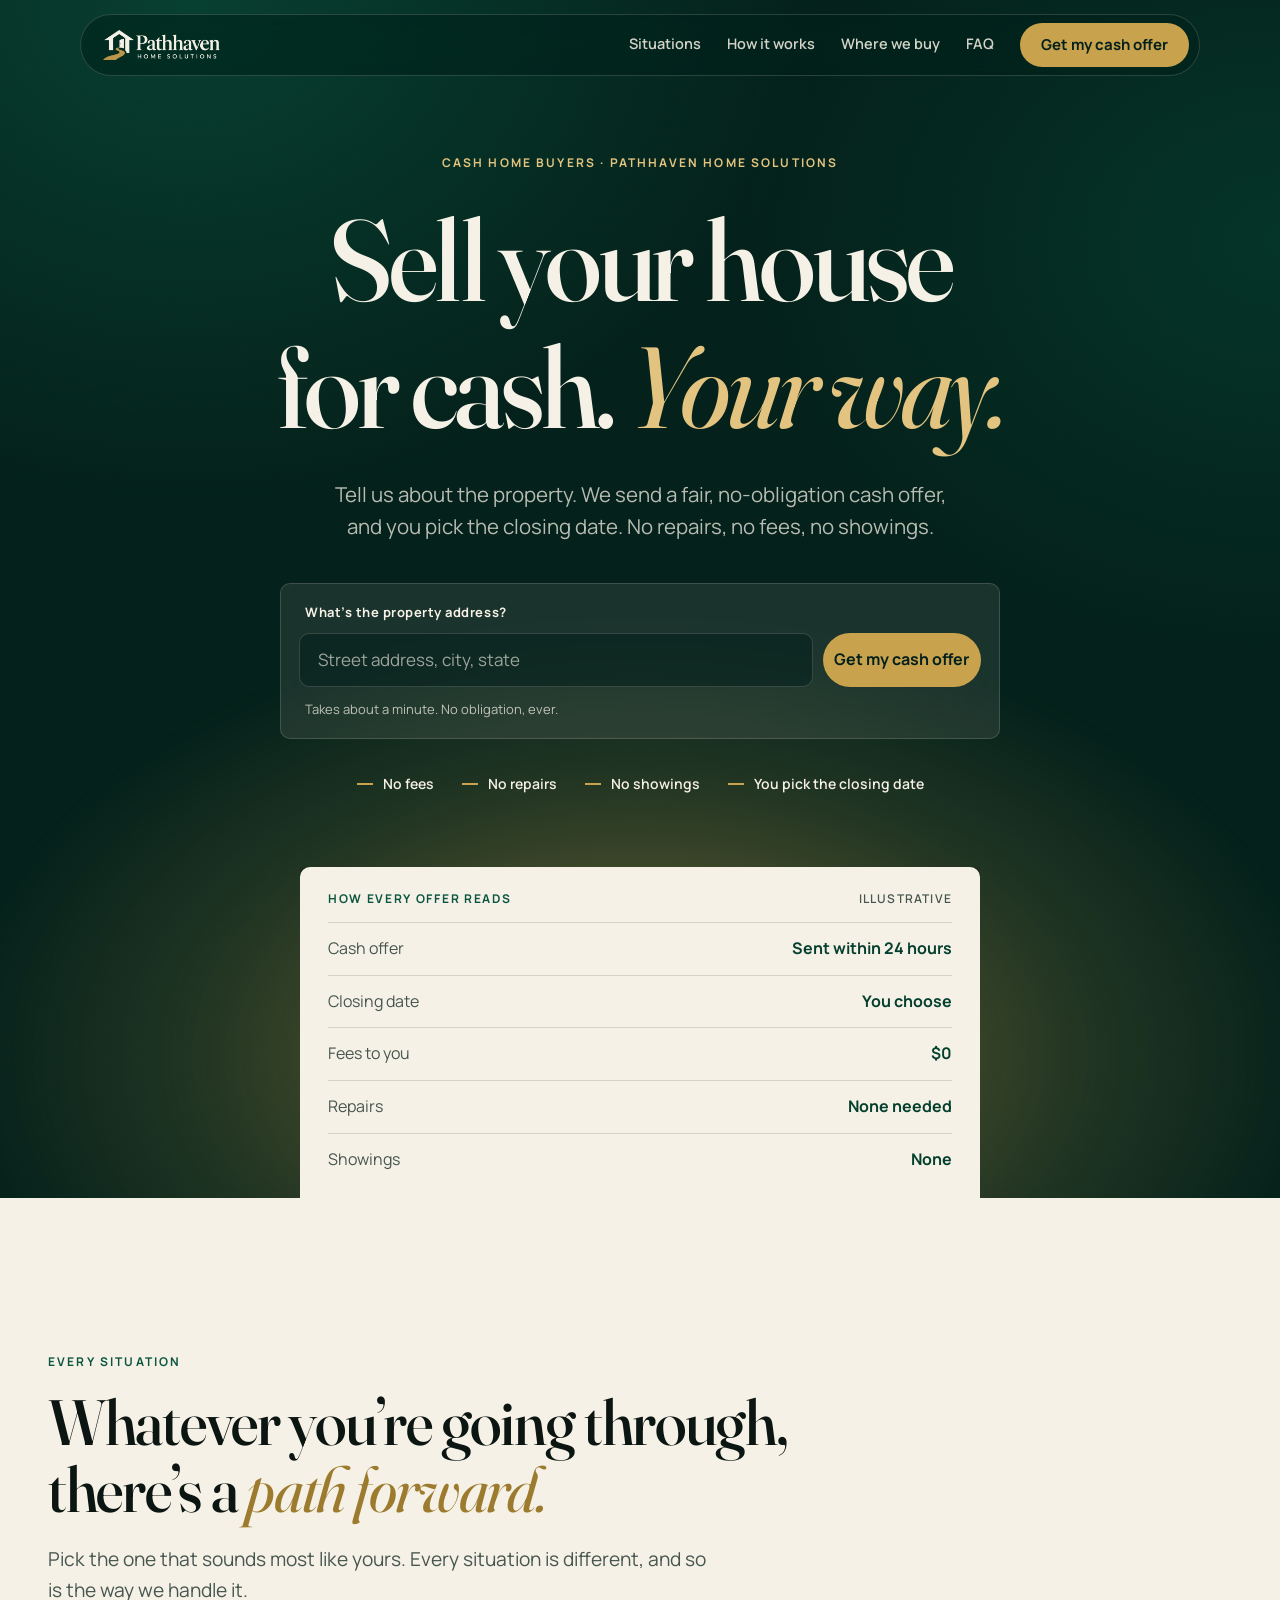
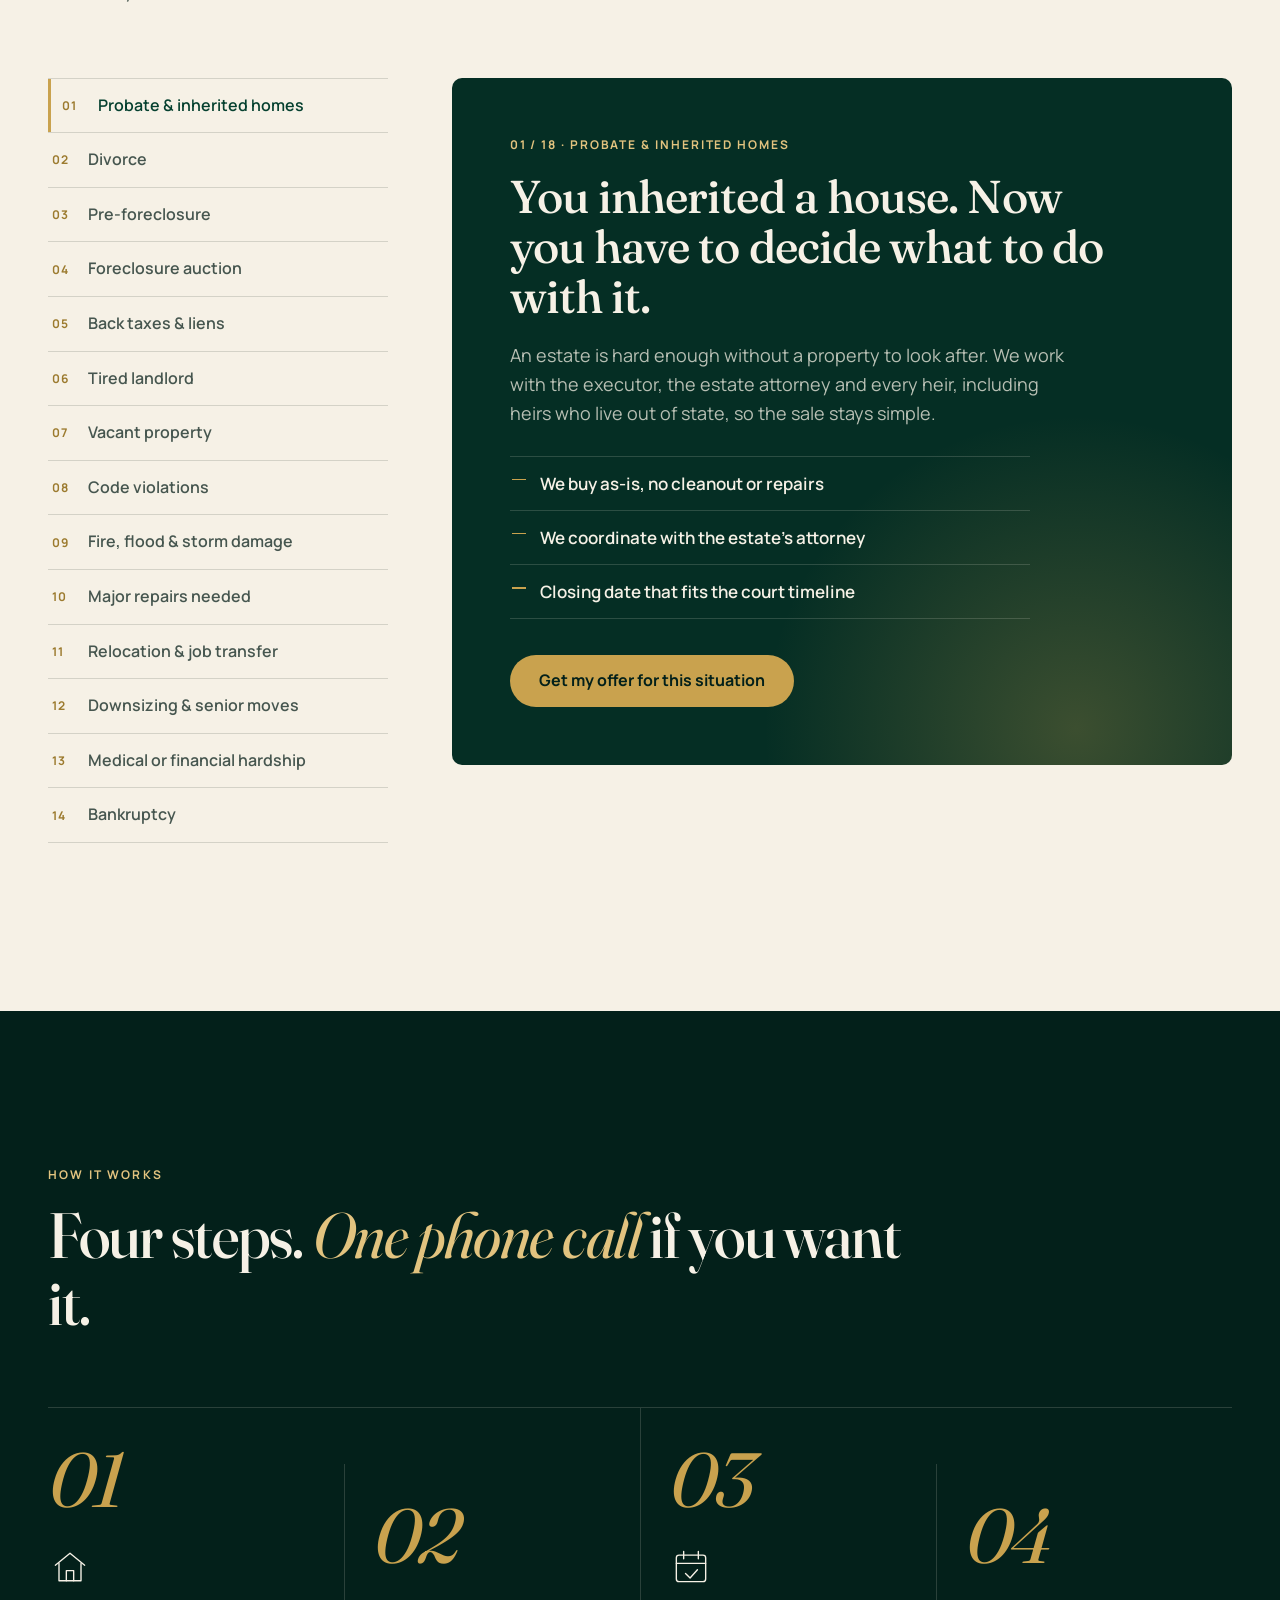
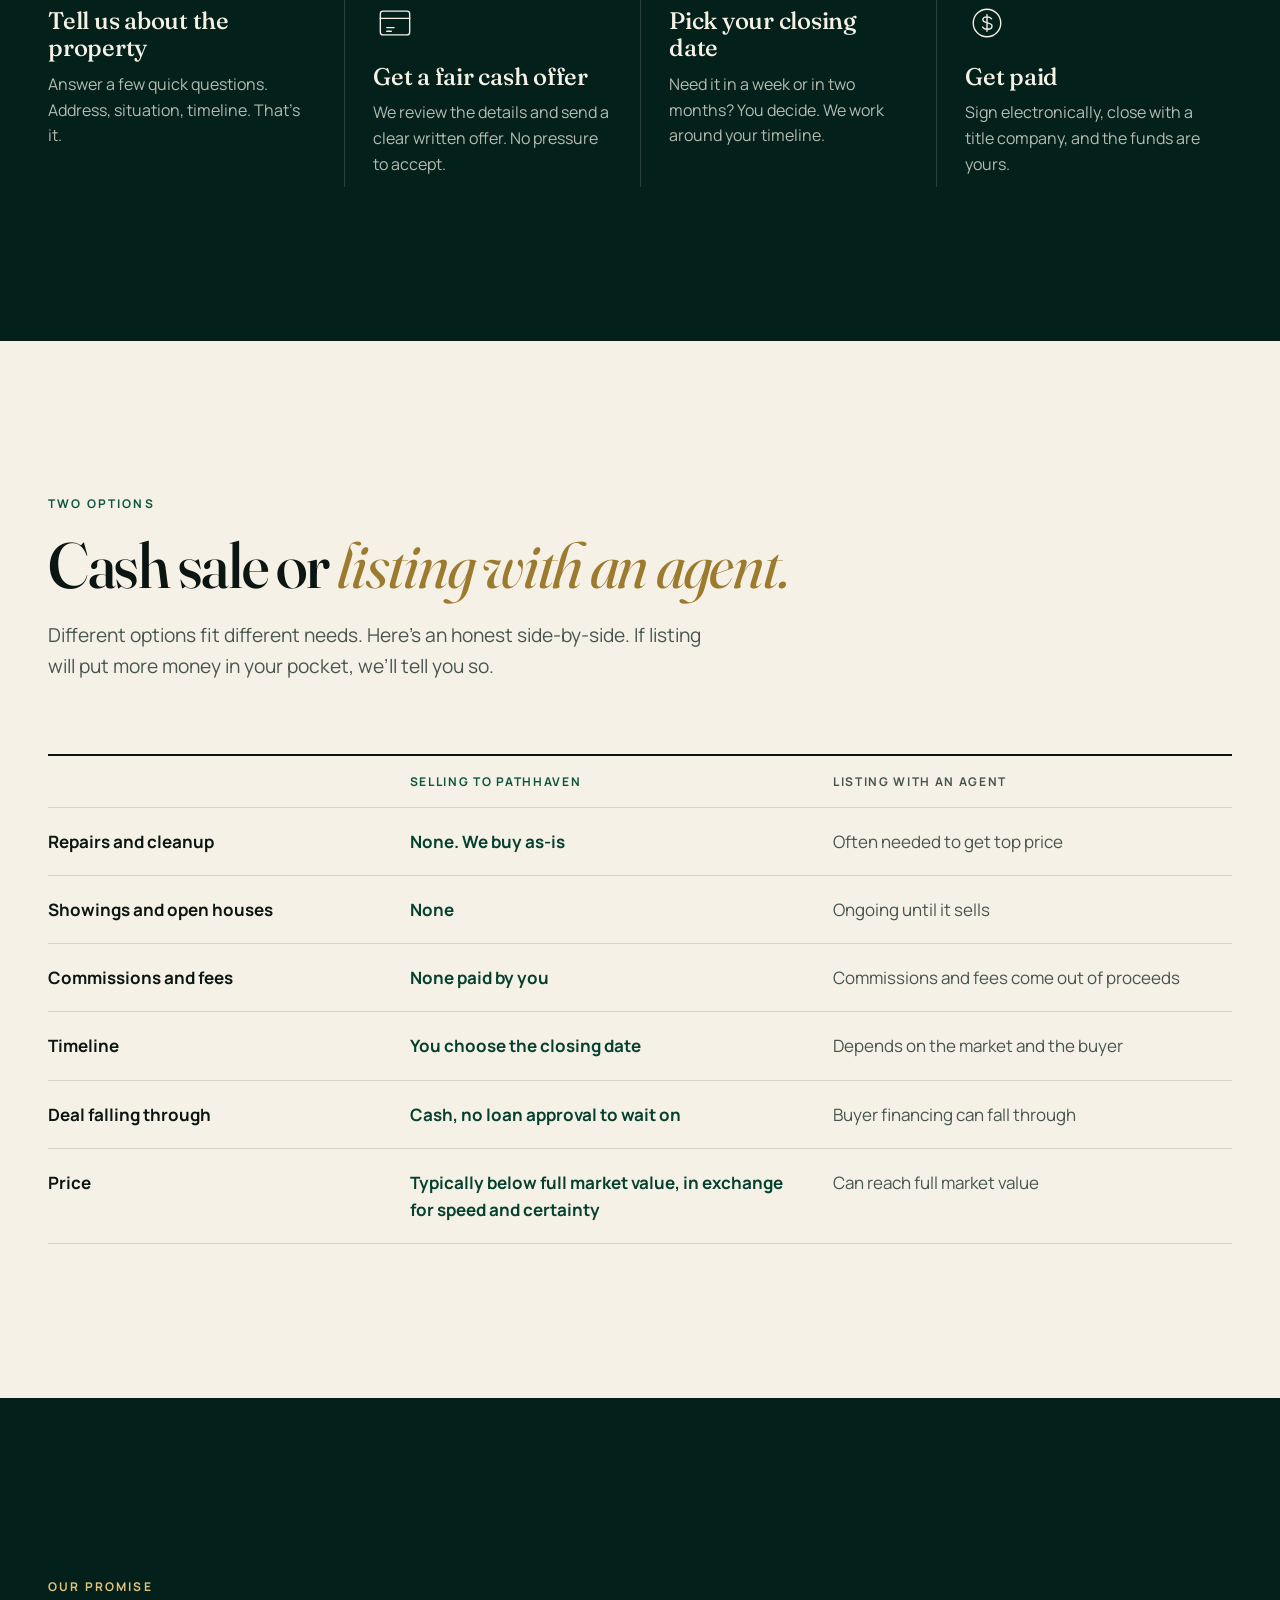
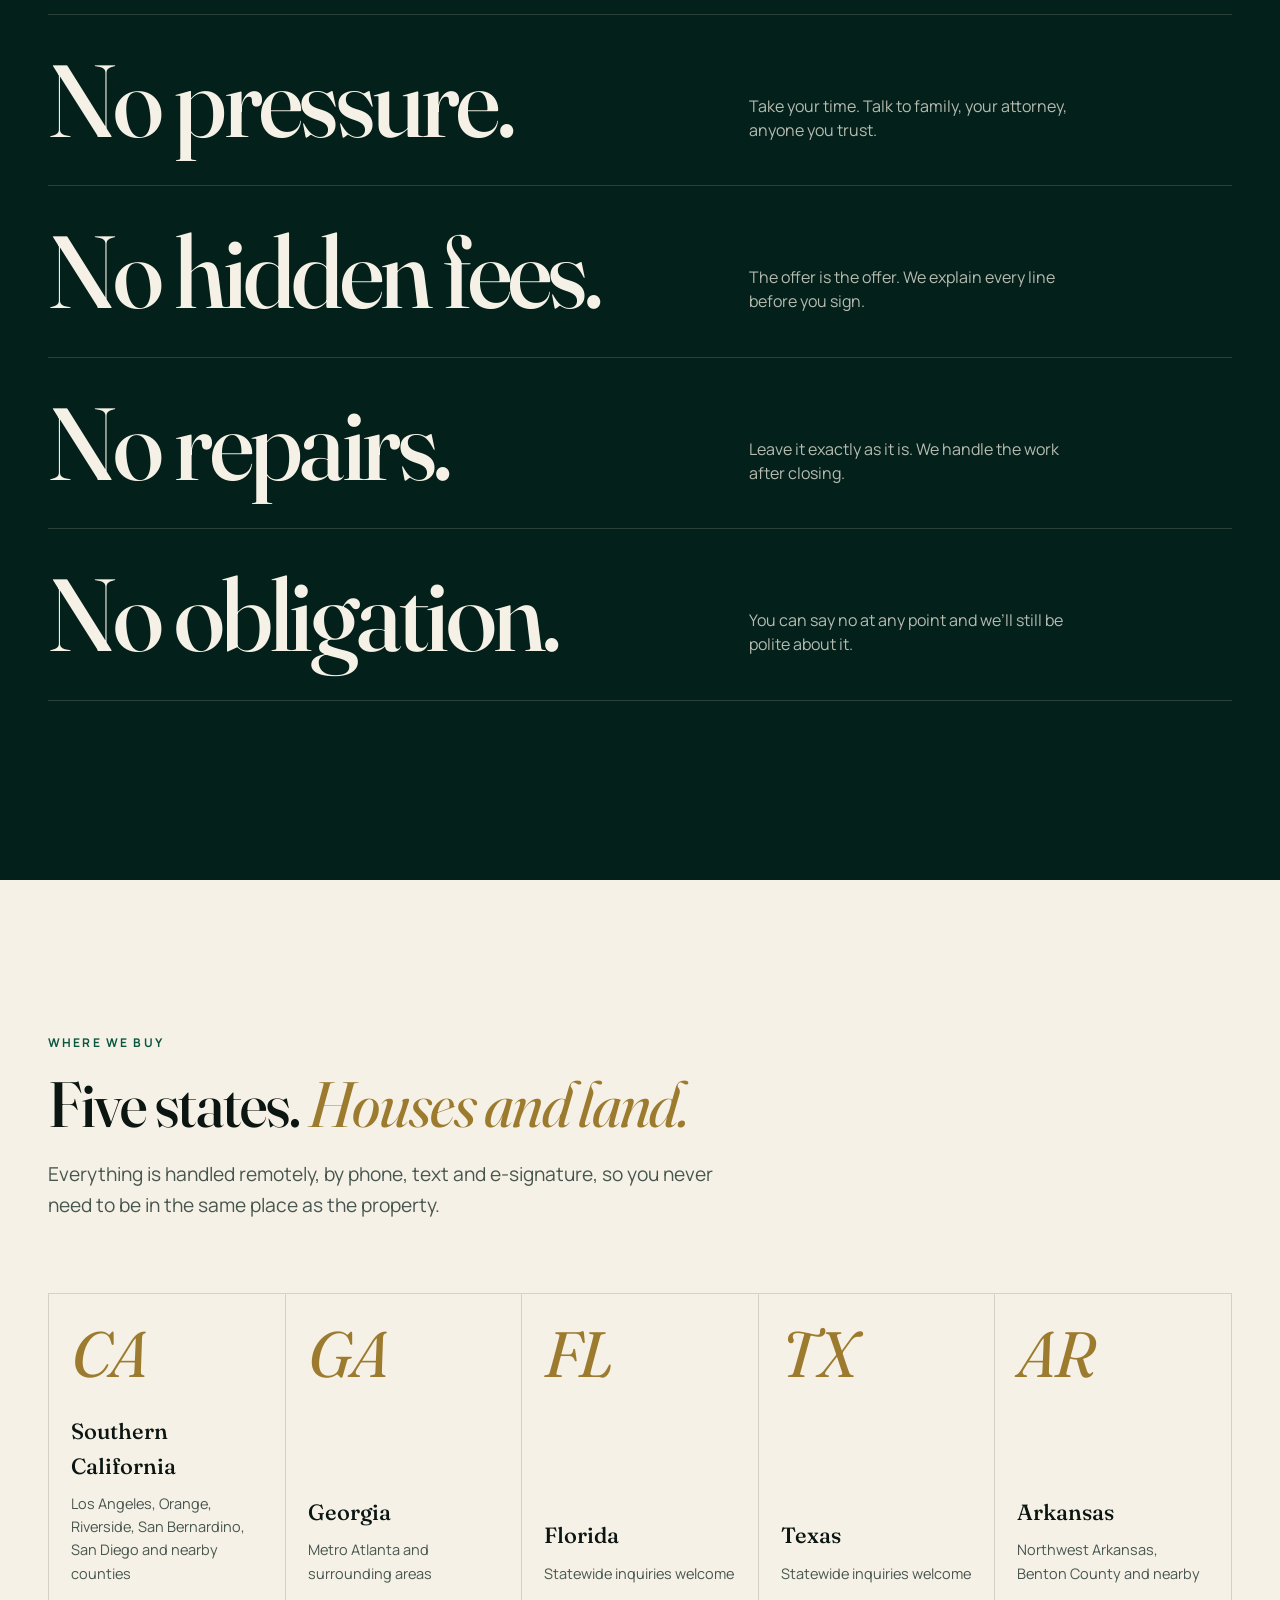
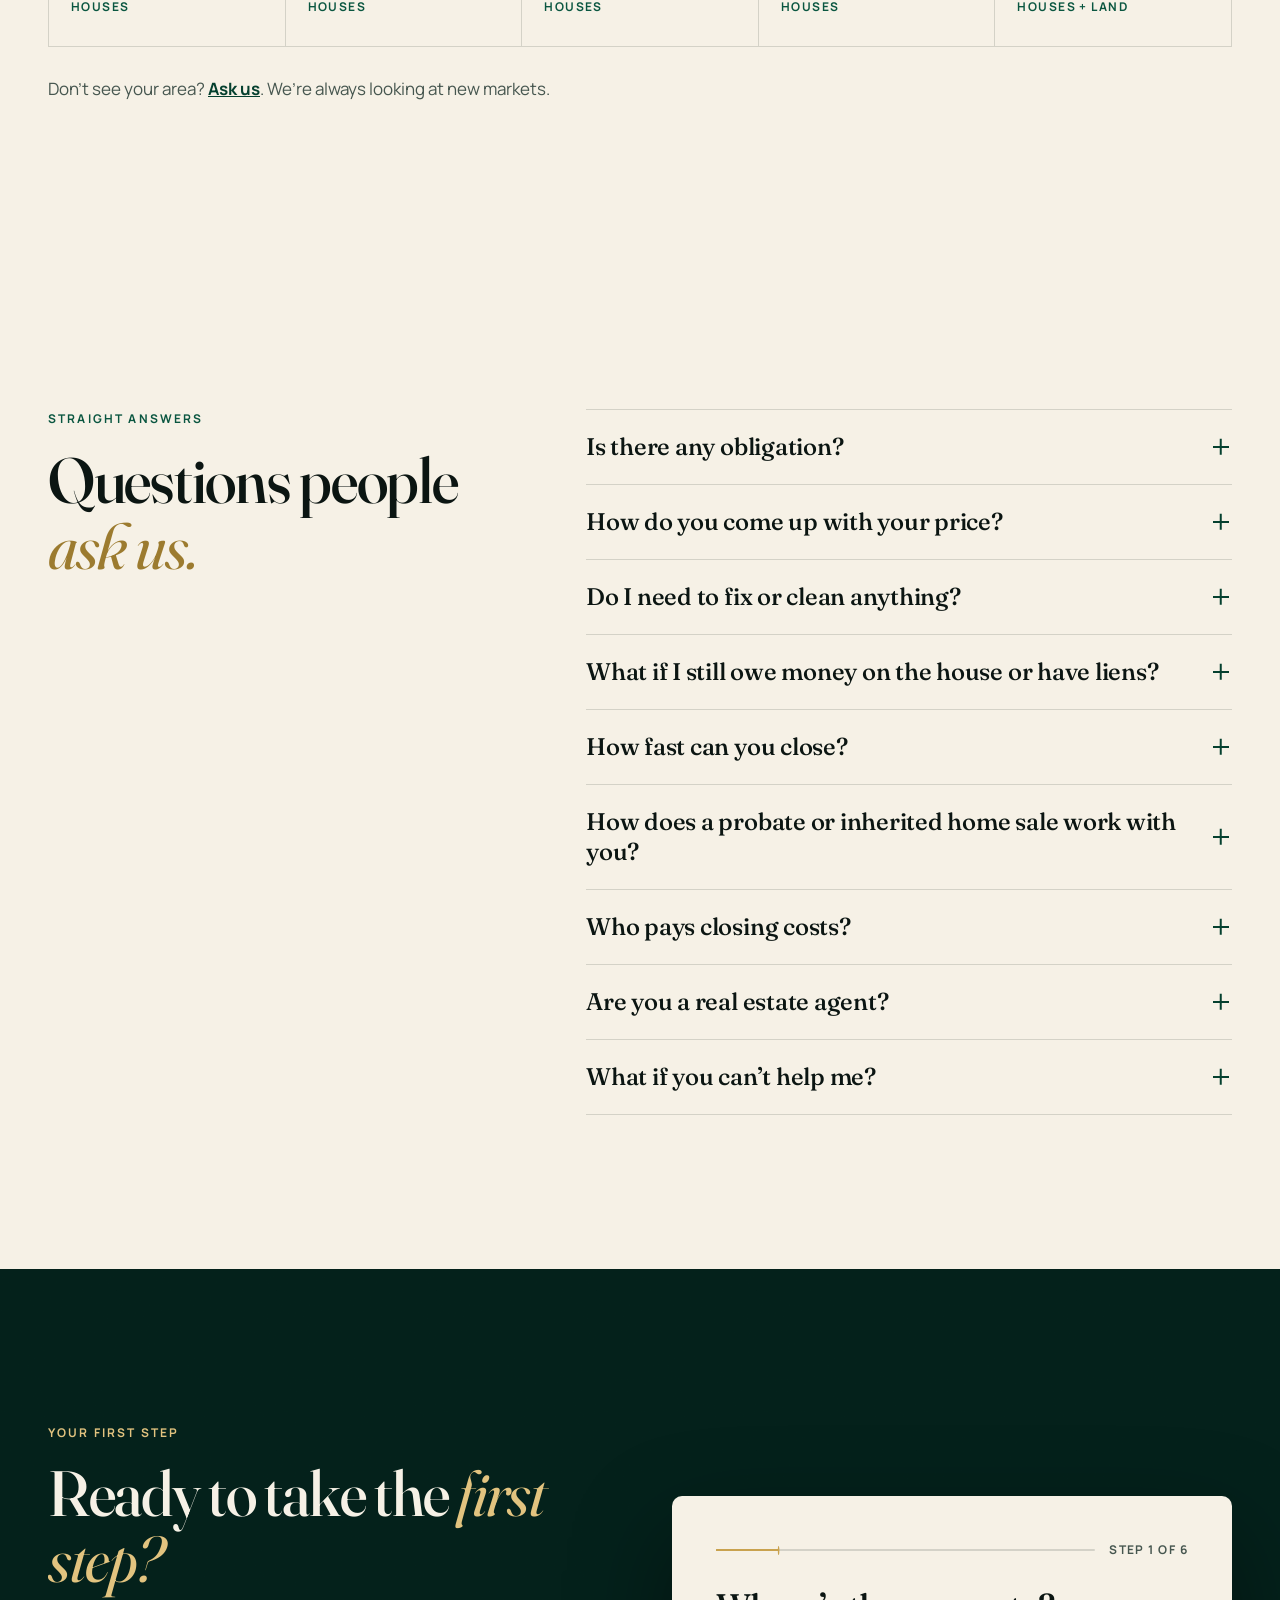
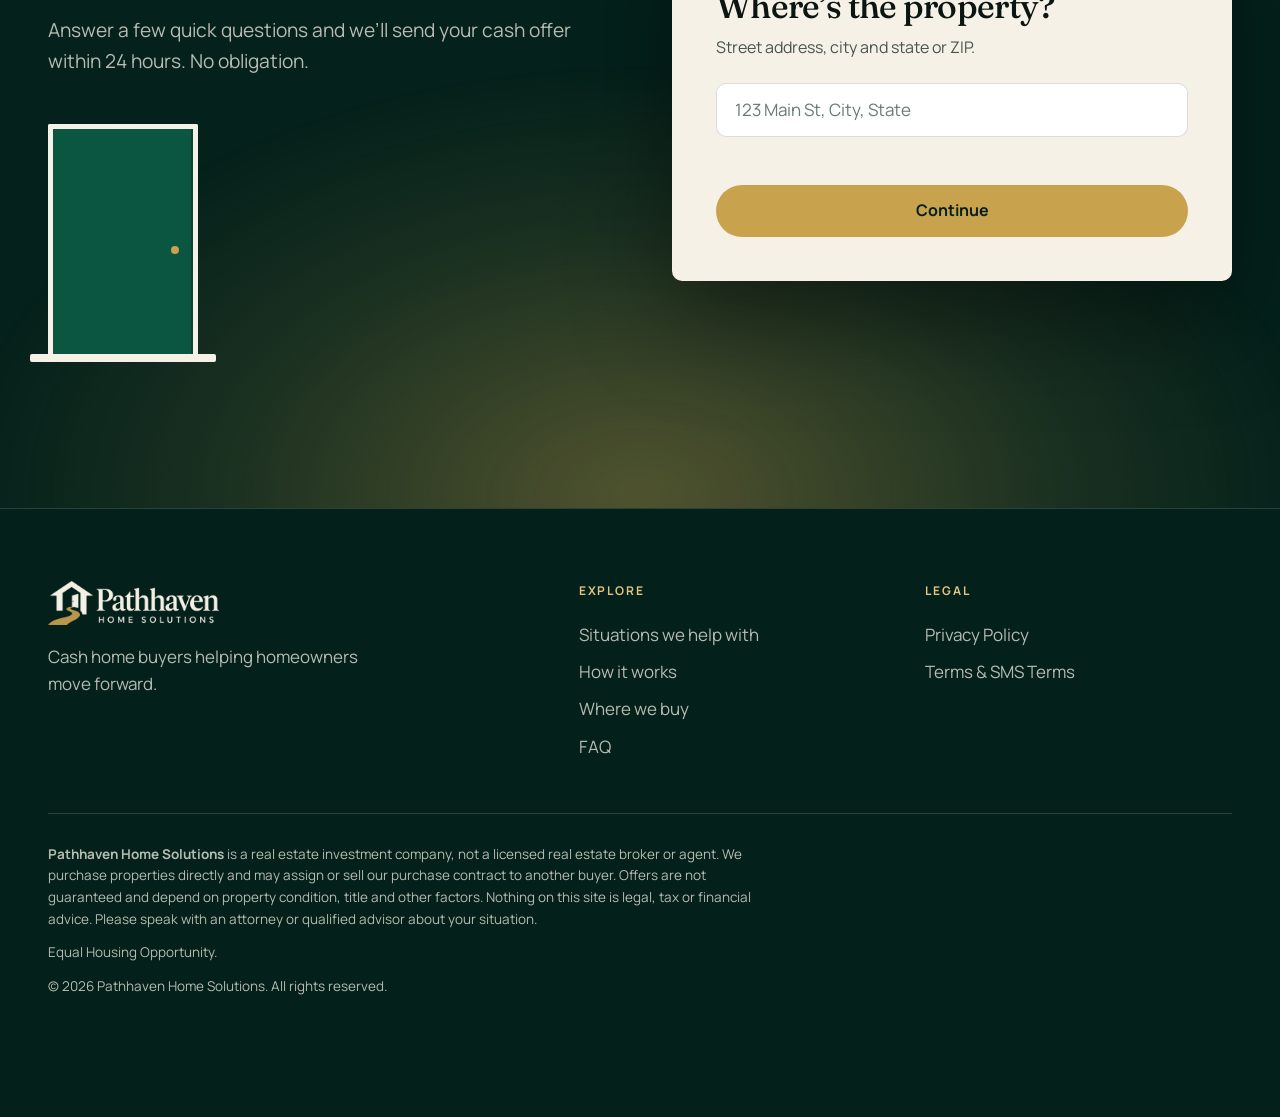
==== index.html @ bdc6510d "Add files via upload" ====
<!doctype html>
<html lang="en">
<head>
<meta charset="utf-8">
<meta name="viewport" content="width=device-width, initial-scale=1, viewport-fit=cover">
<title>Sell Your House for Cash | Pathhaven Home Solutions</title>
<meta name="description" content="Sell your house for cash, as-is, on your timeline. Pathhaven Home Solutions helps with probate, divorce, pre-foreclosure, tired landlords, damaged homes and more. No fees, no repairs, no showings.">
<meta name="theme-color" content="#03201A">
<link rel="canonical" href="https://YOUR-DOMAIN.com/">
<link rel="icon" href="/assets/img/favicon.ico" sizes="32x32">
<link rel="icon" type="image/png" href="/assets/img/favicon-32.png">
<link rel="apple-touch-icon" href="/assets/img/apple-touch-icon.png">
<meta property="og:type" content="website">
<meta property="og:site_name" content="Pathhaven Home Solutions">
<meta property="og:title" content="Sell Your House for Cash. Your Way. | Pathhaven Home Solutions">
<meta property="og:description" content="Probate, divorce, pre-foreclosure, tired landlord or just ready to move on. Get a fair cash offer and pick your closing date.">
<meta property="og:image" content="https://YOUR-DOMAIN.com/assets/img/og-image.jpg">
<meta property="og:url" content="https://YOUR-DOMAIN.com/">
<meta name="twitter:card" content="summary_large_image">
<link rel="preconnect" href="https://fonts.googleapis.com">
<link rel="preconnect" href="https://fonts.gstatic.com" crossorigin>
<link rel="stylesheet" href="https://fonts.googleapis.com/css2?family=Fraunces:ital,opsz,wght@0,9..144,400;0,9..144,500;0,9..144,600;1,9..144,400;1,9..144,500&family=Manrope:wght@400;500;600;700&display=swap">
<link rel="preload" href="/assets/css/main.css" as="style">
<link rel="stylesheet" href="/assets/css/main.css">
<script>document.documentElement.classList.add('js')</script>
<script type="application/ld+json">
{"@context":"https://schema.org","@type":"Organization","name":"Pathhaven Home Solutions","url":"https://YOUR-DOMAIN.com/","logo":"https://YOUR-DOMAIN.com/assets/img/icon-512.png","description":"Direct cash home buyers helping homeowners sell as-is in Southern California, Georgia, Florida, Texas and Arkansas.","areaServed":["California","Georgia","Florida","Texas","Arkansas"]}
</script>
</head>
<body>
<a class="skip" href="#main">Skip to content</a>

<header class="nav" id="nav">
  <a class="nav__logo" href="/" aria-label="Pathhaven Home Solutions, home"><img src="/assets/img/logo-light.webp" alt="Pathhaven Home Solutions" width="900" height="231"></a>
  <nav class="nav__links" aria-label="Primary">
    <a href="#situations">Situations</a>
    <a href="#how">How it works</a>
    <a href="#areas">Where we buy</a>
    <a href="#faq">FAQ</a>
  </nav>
  <a class="nav__phone" data-if-phone data-phone-text href="#"></a>
  <a class="btn btn--gold btn--sm magnetic" href="#start" data-open-flow>Get my cash offer</a>
</header>

<main id="main">
  <svg class="trail" id="trail" aria-hidden="true" focusable="false"><path id="trailPath" d="" fill="none"/></svg>

  <!-- HERO -->
  <section class="hero" id="top">
    <div class="hero__glow" aria-hidden="true"></div>
    <div class="hero__grain" aria-hidden="true"></div>
    <div class="wrap hero__inner">
      <p class="eyebrow eyebrow--light hero__eyebrow">Cash home buyers &middot; Pathhaven Home Solutions</p>
      <h1 class="hero__title">
        <span class="line"><span>Sell your house</span></span>
        <span class="line"><span>for cash. <em>Your way.</em></span></span>
      </h1>
      <p class="hero__sub">Tell us about the property. We send a fair, no-obligation cash offer, and you pick the closing date. No repairs, no fees, no showings.</p>

      <form class="glass hero__form" id="heroForm" novalidate>
        <label class="hero__label" for="heroAddress">What&rsquo;s the property address?</label>
        <div class="hero__row">
          <input id="heroAddress" name="address" class="field field--dark" type="text" inputmode="text" autocomplete="street-address" placeholder="Street address, city, state" required>
          <button class="btn btn--gold magnetic" type="submit">Get my cash offer</button>
        </div>
        <p class="hero__fine">Takes about a minute. No obligation, ever.</p>
      </form>

      <ul class="hero__trust" aria-label="What to expect">
        <li>No fees</li>
        <li>No repairs</li>
        <li>No showings</li>
        <li>You pick the closing date</li>
      </ul>
    </div>

    <div class="wrap offer" data-reveal="wipe">
      <div class="offer__card">
        <div class="offer__head"><span>How every offer reads</span><span class="offer__tag">Illustrative</span></div>
        <dl class="offer__list">
          <div><dt>Cash offer</dt><dd>Sent <span data-offer-time>within 24 hours</span></dd></div>
          <div><dt>Closing date</dt><dd>You choose</dd></div>
          <div><dt>Fees to you</dt><dd>$0</dd></div>
          <div><dt>Repairs</dt><dd>None needed</dd></div>
          <div><dt>Showings</dt><dd>None</dd></div>
        </dl>
      </div>
    </div>
  </section>

  <!-- SITUATIONS -->
  <section class="sec sec--cream" id="situations">
    <div class="wrap">
      <div class="sec__head">
        <p class="eyebrow">Every situation</p>
        <h2 class="h2" data-mask>Whatever you&rsquo;re going through, there&rsquo;s a <em>path forward.</em></h2>
        <p class="lede">Pick the one that sounds most like yours. Every situation is different, and so is the way we handle it.</p>
      </div>
      <div class="sit">
        <div class="sit__tabs" role="tablist" aria-label="Situations we help with" aria-orientation="vertical" id="sitTabs"></div>
        <div class="sit__panel" id="sitPanel" role="tabpanel" aria-live="polite"></div>
      </div>
    </div>
  </section>

  <!-- HOW IT WORKS -->
  <section class="sec sec--dark" id="how">
    <div class="wrap">
      <div class="sec__head">
        <p class="eyebrow eyebrow--light">How it works</p>
        <h2 class="h2 h2--light" data-mask>Four steps. <em>One phone call</em> if you want it.</h2>
      </div>
      <ol class="steps">
        <li class="step" data-reveal="rise">
          <span class="step__n">01</span>
          <svg viewBox="0 0 48 48" class="ico" aria-hidden="true"><path d="M8 22 24 9l16 13"/><path d="M12 20v19h24V20"/><path d="M20 39V28h8v11"/></svg>
          <h3>Tell us about the property</h3>
          <p>Answer a few quick questions. Address, situation, timeline. That&rsquo;s it.</p>
        </li>
        <li class="step" data-reveal="rise">
          <span class="step__n">02</span>
          <svg viewBox="0 0 48 48" class="ico" aria-hidden="true"><rect x="8" y="11" width="32" height="26" rx="3"/><path d="M8 19h32"/><path d="M15 29h8M15 33h5"/></svg>
          <h3>Get a fair cash offer</h3>
          <p>We review the details and send a clear written offer. No pressure to accept.</p>
        </li>
        <li class="step" data-reveal="rise">
          <span class="step__n">03</span>
          <svg viewBox="0 0 48 48" class="ico" aria-hidden="true"><rect x="8" y="11" width="32" height="29" rx="3"/><path d="M8 20h32M16 7v8M32 7v8"/><path d="m18 31 5 5 8-9"/></svg>
          <h3>Pick your closing date</h3>
          <p>Need it in a week or in two months? You decide. We work around your timeline.</p>
        </li>
        <li class="step" data-reveal="rise">
          <span class="step__n">04</span>
          <svg viewBox="0 0 48 48" class="ico" aria-hidden="true"><circle cx="24" cy="24" r="15"/><path d="M24 15v18M29 19.5c-1-1.5-3-2.2-5-2.2-2.8 0-4.5 1.3-4.5 3.2 0 4.6 10 2 10 6.800 0 2-2 3.500-5 3.500-2.300 0-4.200-.8-5.200-2.400"/></svg>
          <h3>Get paid</h3>
          <p>Sign electronically, close with a title company, and the funds are yours.</p>
        </li>
      </ol>
    </div>
  </section>

  <!-- COMPARE -->
  <section class="sec sec--cream" id="compare">
    <div class="wrap">
      <div class="sec__head">
        <p class="eyebrow">Two options</p>
        <h2 class="h2" data-mask>Cash sale or <em>listing with an agent.</em></h2>
        <p class="lede">Different options fit different needs. Here&rsquo;s an honest side-by-side. If listing will put more money in your pocket, we&rsquo;ll tell you so.</p>
      </div>
      <div class="cmp" role="table" aria-label="Cash sale compared with listing">
        <div class="cmp__row cmp__row--head" role="row"><div role="columnheader"></div><div role="columnheader" class="cmp__us">Selling to Pathhaven</div><div role="columnheader">Listing with an agent</div></div>
        <div class="cmp__row" role="row"><div role="rowheader">Repairs and cleanup</div><div role="cell" class="cmp__us">None. We buy as-is</div><div role="cell">Often needed to get top price</div></div>
        <div class="cmp__row" role="row"><div role="rowheader">Showings and open houses</div><div role="cell" class="cmp__us">None</div><div role="cell">Ongoing until it sells</div></div>
        <div class="cmp__row" role="row"><div role="rowheader">Commissions and fees</div><div role="cell" class="cmp__us">None paid by you</div><div role="cell">Commissions and fees come out of proceeds</div></div>
        <div class="cmp__row" role="row"><div role="rowheader">Timeline</div><div role="cell" class="cmp__us">You choose the closing date</div><div role="cell">Depends on the market and the buyer</div></div>
        <div class="cmp__row" role="row"><div role="rowheader">Deal falling through</div><div role="cell" class="cmp__us">Cash, no loan approval to wait on</div><div role="cell">Buyer financing can fall through</div></div>
        <div class="cmp__row" role="row"><div role="rowheader">Price</div><div role="cell" class="cmp__us">Typically below full market value, in exchange for speed and certainty</div><div role="cell">Can reach full market value</div></div>
      </div>
    </div>
  </section>

  <!-- NEVER -->
  <section class="sec sec--dark sec--never" id="never">
    <div class="wrap never">
      <p class="eyebrow eyebrow--light">Our promise</p>
      <ul class="never__list">
        <li data-mask><span>No pressure.</span><small>Take your time. Talk to family, your attorney, anyone you trust.</small></li>
        <li data-mask><span>No hidden fees.</span><small>The offer is the offer. We explain every line before you sign.</small></li>
        <li data-mask><span>No repairs.</span><small>Leave it exactly as it is. We handle the work after closing.</small></li>
        <li data-mask><span>No obligation.</span><small>You can say no at any point and we&rsquo;ll still be polite about it.</small></li>
      </ul>
    </div>
  </section>

  <!-- AREAS -->
  <section class="sec sec--cream" id="areas">
    <div class="wrap">
      <div class="sec__head">
        <p class="eyebrow">Where we buy</p>
        <h2 class="h2" data-mask>Five states. <em>Houses and land.</em></h2>
        <p class="lede">Everything is handled remotely, by phone, text and e-signature, so you never need to be in the same place as the property.</p>
      </div>
      <div class="areas" id="areasGrid"></div>
      <p class="areas__note">Don&rsquo;t see your area? <a href="#start" data-open-flow>Ask us</a>. We&rsquo;re always looking at new markets.</p>
    </div>
  </section>

  <!-- PROOF (hidden until real entries are added in CONFIG.testimonials) -->
  <section class="sec sec--dark" id="proof" hidden>
    <div class="wrap">
      <div class="sec__head"><p class="eyebrow eyebrow--light">In their words</p><h2 class="h2 h2--light" data-mask>Homeowners we&rsquo;ve <em>helped.</em></h2></div>
      <div class="proof" id="proofGrid"></div>
    </div>
  </section>

  <!-- FAQ -->
  <section class="sec sec--cream" id="faq">
    <div class="wrap faq">
      <div class="sec__head">
        <p class="eyebrow">Straight answers</p>
        <h2 class="h2" data-mask>Questions people <em>ask us.</em></h2>
      </div>
      <div class="faq__list" id="faqList">
        <div class="qa"><h3><button type="button" aria-expanded="false">Is there any obligation?<i aria-hidden="true"></i></button></h3><div class="qa__a"><div><p>No. Getting an offer is free and you can walk away at any point before you sign. We&rsquo;d rather you feel comfortable than feel rushed.</p></div></div></div>
        <div class="qa"><h3><button type="button" aria-expanded="false">How do you come up with your price?<i aria-hidden="true"></i></button></h3><div class="qa__a"><div><p>We look at the location, condition, recent comparable sales, and what it will take to repair and resell or rent the property. Then we give you a written offer and explain how we got there.</p></div></div></div>
        <div class="qa"><h3><button type="button" aria-expanded="false">Do I need to fix or clean anything?<i aria-hidden="true"></i></button></h3><div class="qa__a"><div><p>No. We buy houses and land as-is, including damaged, outdated, cluttered or vacant properties. Leave what you don&rsquo;t want and we&rsquo;ll deal with it after closing.</p></div></div></div>
        <div class="qa"><h3><button type="button" aria-expanded="false">What if I still owe money on the house or have liens?<i aria-hidden="true"></i></button></h3><div class="qa__a"><div><p>That&rsquo;s common. The title company pays off your mortgage, liens and back taxes from the sale proceeds, and you receive what&rsquo;s left. We&rsquo;ll show you the numbers before you commit.</p></div></div></div>
        <div class="qa"><h3><button type="button" aria-expanded="false">How fast can you close?<i aria-hidden="true"></i></button></h3><div class="qa__a"><div><p>It depends on the property and title, but many sales can close in a few weeks. If you need more time, we can close later. You choose the date.</p></div></div></div>
        <div class="qa"><h3><button type="button" aria-expanded="false">How does a probate or inherited home sale work with you?<i aria-hidden="true"></i></button></h3><div class="qa__a"><div><p>We work with the executor or personal representative and the estate&rsquo;s attorney. The rules depend on the state and the court, so we follow their guidance on timing and who needs to sign.</p></div></div></div>
        <div class="qa"><h3><button type="button" aria-expanded="false">Who pays closing costs?<i aria-hidden="true"></i></button></h3><div class="qa__a"><div><p>We spell out closing costs in the offer. Our goal is for you to know exactly what you&rsquo;ll receive before you agree to anything.</p></div></div></div>
        <div class="qa"><h3><button type="button" aria-expanded="false">Are you a real estate agent?<i aria-hidden="true"></i></button></h3><div class="qa__a"><div><p>No. We&rsquo;re a real estate investment company. We buy directly, and in some cases we may assign our purchase contract to another buyer. We&rsquo;ll always tell you plainly how your deal is structured.</p></div></div></div>
        <div class="qa"><h3><button type="button" aria-expanded="false">What if you can&rsquo;t help me?<i aria-hidden="true"></i></button></h3><div class="qa__a"><div><p>We&rsquo;ll say so. If listing with an agent or another route is a better fit for your situation, we&rsquo;ll tell you honestly.</p></div></div></div>
      </div>
    </div>
  </section>

  <!-- FINAL CTA -->
  <section class="sec sec--dark final" id="start">
    <div class="hero__glow hero__glow--low" aria-hidden="true"></div>
    <div class="wrap final__grid">
      <div class="final__copy">
        <p class="eyebrow eyebrow--light">Your first step</p>
        <h2 class="h2 h2--light" data-mask>Ready to take the <em>first step?</em></h2>
        <p class="lede lede--light">Answer a few quick questions and we&rsquo;ll send your cash offer <span data-offer-time>within 24 hours</span>. No obligation.</p>
        <div class="door" id="door" aria-hidden="true">
          <div class="door__light"></div>
          <div class="door__frame"><div class="door__panel"></div></div>
          <div class="door__step"></div>
        </div>
      </div>
      <div class="final__card">
        <div class="flow" id="flowInline"></div>
        <noscript><p>Please enable JavaScript to use the offer form, or contact us directly using the details in the footer.</p></noscript>
      </div>
    </div>
  </section>
</main>

<footer class="foot">
  <div class="wrap foot__grid">
    <div>
      <img class="foot__logo" src="/assets/img/logo-light.webp" alt="Pathhaven Home Solutions" width="900" height="231" loading="lazy">
      <p class="foot__tag">Cash home buyers helping homeowners move forward.</p>
      <p class="foot__contact">
        <a data-if-phone data-phone-text href="#"></a>
        <a data-if-email data-email-text href="#"></a>
        <span data-hours></span>
      </p>
    </div>
    <div>
      <h4>Explore</h4>
      <a href="#situations">Situations we help with</a>
      <a href="#how">How it works</a>
      <a href="#areas">Where we buy</a>
      <a href="#faq">FAQ</a>
    </div>
    <div>
      <h4>Legal</h4>
      <a href="/privacy">Privacy Policy</a>
      <a href="/terms">Terms &amp; SMS Terms</a>
    </div>
  </div>
  <div class="wrap foot__legal">
    <p><strong data-entity>Pathhaven Home Solutions</strong> is a real estate investment company, not a licensed real estate broker or agent. We purchase properties directly and may assign or sell our purchase contract to another buyer. Offers are not guaranteed and depend on property condition, title and other factors. Nothing on this site is legal, tax or financial advice. Please speak with an attorney or qualified advisor about your situation.</p>
    <p data-state-disclosure hidden></p>
    <p class="foot__eho">Equal Housing Opportunity.</p>
    <p>&copy; <span id="yr"></span> <span data-entity>Pathhaven Home Solutions</span>. All rights reserved.</p>
  </div>
</footer>

<div class="mbar" id="mbar" aria-label="Quick actions">
  <a class="btn btn--ghost btn--sm" data-if-phone data-phone-call href="#">Call</a>
  <a class="btn btn--ghost btn--sm" data-if-phone data-sms href="#">Text</a>
  <a class="btn btn--gold btn--sm" href="#start" data-open-flow>Get my offer</a>
</div>

<dialog class="modal" id="modal" aria-label="Get your cash offer">
  <button class="modal__close" type="button" aria-label="Close" id="modalClose"><svg viewBox="0 0 24 24" aria-hidden="true"><path d="M6 6l12 12M18 6 6 18"/></svg></button>
  <div class="flow" id="flowModal"></div>
</dialog>

<script src="/assets/js/main.js" defer></script>
</body>
</html>
---- assets/css/main.css ----
/* Pathhaven Home Solutions */
:root{
  --g900:#03201A;--g800:#052E24;--g700:#05402F;--g600:#0A5640;
  --gold:#C9A24E;--gold-l:#E2C37F;--gold-d:#9C7B2F;
  --cream:#F6F1E6;--cream2:#ECE5D3;--ink:#0B1512;--muted:#46564F;--muted-l:rgba(246,241,230,.74);
  --line:rgba(11,21,18,.14);--line-l:rgba(246,241,230,.16);
  --r1:4px;--r2:10px;--pill:999px;
  --ease:cubic-bezier(.22,1,.36,1);--ease-io:cubic-bezier(.65,0,.35,1);
  --serif:'Fraunces',Georgia,'Times New Roman',serif;--sans:'Manrope',ui-sans-serif,system-ui,-apple-system,'Segoe UI',sans-serif;
  --gut:clamp(20px,5vw,48px);
}
*,*::before,*::after{box-sizing:border-box}
html{-webkit-text-size-adjust:100%;scroll-behavior:smooth;scroll-padding-top:90px}
html.lock{overflow:hidden}
body{margin:0;font-family:var(--sans);font-size:17px;line-height:1.6;color:var(--ink);background:var(--cream);-webkit-font-smoothing:antialiased;text-rendering:optimizeLegibility;overflow-x:hidden}
img,svg{display:block;max-width:100%}
a{color:inherit}
button{font:inherit;color:inherit;cursor:pointer}
h1,h2,h3,h4,p,ul,ol,dl,dd{margin:0}
ul,ol{padding:0;list-style:none}
[hidden]{display:none!important}
:focus-visible{outline:2px solid var(--gold);outline-offset:3px;border-radius:var(--r1)}
.skip{position:fixed;left:12px;top:-60px;background:var(--gold);color:var(--g900);padding:10px 16px;border-radius:var(--r1);z-index:200;font-weight:700;transition:top .2s}
.skip:focus{top:12px}
.sr-only{position:absolute;width:1px;height:1px;overflow:hidden;clip:rect(0 0 0 0);white-space:nowrap}
.wrap{width:min(1200px,100% - var(--gut)*2);margin-inline:auto;position:relative;z-index:2}
[data-if-phone],[data-if-email]{display:none!important}
.has-phone [data-if-phone]{display:inline-flex!important}
.has-email [data-if-email]{display:inline!important}

/* type */
.eyebrow{font-size:12px;letter-spacing:.18em;text-transform:uppercase;font-weight:700;color:var(--g600);margin-bottom:18px}
.eyebrow--light{color:var(--gold-l)}
.h2{font-family:var(--serif);font-weight:500;font-size:clamp(34px,5.2vw,64px);line-height:1.04;letter-spacing:-.02em;font-variation-settings:'opsz' 144}
.h2 em,.hero__title em{font-style:italic;font-weight:400;color:var(--gold-d)}
.h2--light{color:var(--cream)}
.h2--light em,.hero__title em{color:var(--gold-l)}
.lede{font-size:clamp(17px,1.5vw,20px);color:var(--muted);max-width:56ch;margin-top:22px}
.lede--light{color:var(--muted-l)}

/* buttons */
.btn{position:relative;display:inline-flex;align-items:center;justify-content:center;gap:8px;min-height:52px;padding:0 28px;border-radius:var(--pill);border:1px solid transparent;font-weight:700;font-size:16px;text-decoration:none;overflow:hidden;isolation:isolate;transition:transform .18s var(--ease),background-color .2s;will-change:transform;white-space:nowrap}
.btn--sm{min-height:44px;padding:0 20px;font-size:15px}
.btn--gold{background:var(--gold);color:var(--g900)}
.btn--gold::before{content:"";position:absolute;inset:0;background:var(--gold-l);transform:translateY(101%);transition:transform .35s var(--ease);z-index:-1}
.btn--gold:hover::before{transform:none}
.btn--ghost{border-color:var(--line-l);color:var(--cream);background:rgba(255,255,255,.04)}
.btn--ghost:hover{background:rgba(255,255,255,.1)}
.btn--dark{background:var(--g700);color:var(--cream)}
.btn--dark:hover{background:var(--g600)}
.btn:active{transform:scale(.98)}
.link{color:inherit;text-decoration:none;background:linear-gradient(currentColor,currentColor) 0 100%/0 1px no-repeat;transition:background-size .3s var(--ease)}
.link:hover{background-size:100% 1px}

/* nav */
.nav{position:fixed;z-index:100;top:14px;left:50%;transform:translateX(-50%);width:min(1120px,100% - 24px);display:flex;align-items:center;gap:20px;padding:8px 10px 8px 22px;border-radius:var(--pill);background:rgba(3,32,26,.58);backdrop-filter:blur(18px) saturate(1.3);-webkit-backdrop-filter:blur(18px) saturate(1.3);border:1px solid var(--line-l);transition:width .4s var(--ease),background-color .3s,top .3s}
.nav.is-scrolled{width:min(980px,100% - 24px);background:rgba(3,32,26,.82);top:10px}
.nav__logo{display:block;flex:none}
.nav__logo img{height:30px;width:auto}
.nav__links{display:flex;gap:26px;margin-left:auto;margin-right:6px}
.nav__links a{color:var(--cream);font-size:14.5px;font-weight:600;text-decoration:none;opacity:.86;background:linear-gradient(var(--gold),var(--gold)) 0 100%/0 1px no-repeat;transition:background-size .3s var(--ease),opacity .2s;padding-bottom:2px}
.nav__links a:hover{opacity:1;background-size:100% 1px}
.nav__phone{color:var(--cream);text-decoration:none;font-weight:700;font-size:14.5px;align-items:center;white-space:nowrap}
.nav .btn{flex:none}
@media (max-width:860px){.nav__links{display:none}.nav .btn{margin-left:auto}.nav__phone{display:none!important}}
@media (max-width:420px){.nav{padding-left:16px;gap:10px}.nav__logo img{height:24px}.nav .btn--sm{padding:0 14px;font-size:14px}}

/* hero */
.hero{position:relative;background:var(--g900);color:var(--cream);padding:clamp(130px,17vh,190px) 0 0;overflow:hidden;min-height:100svh;display:flex;flex-direction:column}
.hero__glow{position:absolute;left:50%;bottom:-38%;width:150%;aspect-ratio:1.6;transform:translateX(-50%);background:radial-gradient(closest-side,rgba(201,162,78,.55),rgba(201,162,78,.16) 45%,rgba(5,64,47,.0) 72%);filter:blur(10px);animation:drift 14s var(--ease-io) infinite alternate;pointer-events:none;will-change:transform}
.hero::before{content:"";position:absolute;inset:0;background:radial-gradient(70% 60% at 15% 0%,rgba(10,86,64,.55),transparent 70%),radial-gradient(60% 50% at 100% 20%,rgba(5,64,47,.6),transparent 70%);pointer-events:none}
.hero__grain,.final::after{content:"";position:absolute;inset:0;background-image:url("data:image/svg+xml,%3Csvg xmlns='http://www.w3.org/2000/svg' width='160' height='160'%3E%3Cfilter id='n'%3E%3CfeTurbulence type='fractalNoise' baseFrequency='.85' numOctaves='2' stitchTiles='stitch'/%3E%3CfeColorMatrix values='0 0 0 0 1 0 0 0 0 1 0 0 0 0 1 0 0 0 .55 0'/%3E%3C/filter%3E%3Crect width='160' height='160' filter='url(%23n)'/%3E%3C/svg%3E");opacity:.09;mix-blend-mode:overlay;pointer-events:none}
@keyframes drift{from{transform:translateX(-52%) translateY(0) scale(1)}to{transform:translateX(-48%) translateY(-3%) scale(1.06)}}
.hero__inner{flex:1;display:flex;flex-direction:column;align-items:center;text-align:center;padding-bottom:clamp(40px,8vh,90px)}
.hero__title{font-family:var(--serif);font-weight:500;font-size:clamp(46px,9vw,124px);line-height:.98;letter-spacing:-.035em;font-variation-settings:'opsz' 144;margin-top:6px}
.line{display:block;overflow:hidden;padding:.06em .04em .12em;margin-bottom:-.06em}
.line>span{display:inline-block}
.hero__sub{max-width:54ch;font-size:clamp(17px,1.6vw,21px);color:var(--muted-l);margin-top:28px}
.glass{background:rgba(246,241,230,.09);border:1px solid var(--line-l);backdrop-filter:blur(16px);-webkit-backdrop-filter:blur(16px);border-radius:var(--r2)}
.hero__form{width:min(720px,100%);margin-top:40px;padding:18px;text-align:left}
.hero__label{display:block;font-size:13px;font-weight:700;letter-spacing:.04em;margin:0 0 10px 6px;color:var(--cream)}
.hero__row{display:flex;gap:10px}
.hero__fine{font-size:13px;color:var(--muted-l);margin:12px 0 0 6px}
.hero__trust{display:flex;flex-wrap:wrap;justify-content:center;gap:10px 28px;margin-top:34px;font-size:14px;font-weight:600;color:var(--cream)}
.hero__trust li{display:flex;align-items:center;gap:10px}
.hero__trust li::before{content:"";width:16px;height:1.5px;background:var(--gold)}
@media (max-width:640px){.hero__row{flex-direction:column}.hero__row .btn{width:100%}.hero__form{padding:14px}}
.field{width:100%;min-height:54px;padding:0 18px;border-radius:var(--r2);border:1px solid var(--line);background:#fff;font:inherit;font-size:17px;color:var(--ink);transition:border-color .2s,box-shadow .2s}
.field::placeholder{color:#6b7a73}
.field:focus{outline:none;border-color:var(--g600);box-shadow:0 0 0 3px rgba(10,86,64,.2)}
.field--dark{background:rgba(3,32,26,.55);border-color:var(--line-l);color:var(--cream)}
.field--dark::placeholder{color:rgba(246,241,230,.62)}
.field--dark:focus{border-color:var(--gold);box-shadow:0 0 0 3px rgba(201,162,78,.25)}

/* hero intro (progressive enhancement) */
.js .line>span{transform:translateY(112%)}
.js .hero__eyebrow,.js .hero__sub,.js .hero__form,.js .hero__trust{opacity:0;transform:translateY(14px)}
.js.loaded .line>span{transform:none;transition:transform .8s var(--ease)}
.js.loaded .line:nth-child(2)>span{transition-delay:.08s}
.js.loaded .hero__eyebrow,.js.loaded .hero__sub,.js.loaded .hero__form,.js.loaded .hero__trust{opacity:1;transform:none;transition:opacity .6s var(--ease),transform .7s var(--ease)}
.js.loaded .hero__eyebrow{transition-delay:0s}.js.loaded .hero__sub{transition-delay:.22s}.js.loaded .hero__form{transition-delay:.32s}.js.loaded .hero__trust{transition-delay:.42s}

/* offer preview */
.offer{padding-bottom:0;margin-top:0;transform:translateY(0)}
.offer__card{width:min(680px,100%);margin:0 auto;background:var(--cream);color:var(--ink);border-radius:var(--r2) var(--r2) 0 0;padding:22px 28px 26px;box-shadow:0 -20px 60px rgba(0,0,0,.28)}
.offer__head{display:flex;justify-content:space-between;align-items:center;font-size:12px;letter-spacing:.14em;text-transform:uppercase;font-weight:700;color:var(--g600);padding-bottom:14px;border-bottom:1px solid var(--line)}
.offer__tag{font-weight:600;color:var(--muted);letter-spacing:.1em}
.offer__list>div{display:flex;justify-content:space-between;gap:16px;padding:13px 0;border-bottom:1px solid var(--line);font-size:16px}
.offer__list>div:last-child{border:0;padding-bottom:0}
.offer__list dt{color:var(--muted)}
.offer__list dd{font-weight:700;color:var(--g700);text-align:right}
.js .offer[data-reveal]{opacity:1}
.js .offer[data-reveal="wipe"] .offer__card{clip-path:inset(100% 0 0 0);transition:clip-path .9s var(--ease) .5s}
.js.loaded .offer[data-reveal="wipe"] .offer__card{clip-path:inset(0 0 0 0)}

/* sections */
.sec{position:relative;padding:clamp(80px,12vw,160px) 0}
.sec--cream{background:var(--cream)}
.sec--dark{background:var(--g900);color:var(--cream)}
.sec__head{max-width:860px;margin-bottom:clamp(40px,6vw,72px)}

/* mask reveals */
[data-mask]{overflow:hidden;padding-bottom:.14em;margin-bottom:-.14em}
[data-mask]>.mi{display:block}
.js [data-mask]>.mi{transform:translateY(105%);transition:transform .9s var(--ease)}
.js [data-mask].in>.mi{transform:none}
.js [data-reveal="rise"]{opacity:0;transform:translateY(26px);transition:opacity .7s var(--ease),transform .8s var(--ease)}
.js [data-reveal="rise"].in{opacity:1;transform:none}
.js .step:nth-child(2){transition-delay:.08s}.js .step:nth-child(3){transition-delay:.16s}.js .step:nth-child(4){transition-delay:.24s}

/* situations */
.sit{display:grid;grid-template-columns:minmax(240px,340px) 1fr;gap:clamp(24px,5vw,72px);align-items:start}
.sit__tabs{display:flex;flex-direction:column;border-top:1px solid var(--line);position:sticky;top:96px;max-height:calc(100svh - 120px);overflow:auto;scrollbar-width:thin}
.sit__tab{display:flex;align-items:center;gap:14px;text-align:left;width:100%;padding:14px 4px;background:none;border:0;border-bottom:1px solid var(--line);font-weight:600;font-size:16px;color:var(--muted);transition:color .2s,padding .3s var(--ease)}
.sit__tab span{font-size:12px;font-weight:700;letter-spacing:.08em;color:var(--gold-d);min-width:22px}
.sit__tab:hover{color:var(--ink)}
.sit__tab[aria-selected="true"]{color:var(--g700);padding-left:14px;box-shadow:inset 3px 0 0 var(--gold)}
.sit__panel{background:var(--g800);color:var(--cream);border-radius:var(--r2);padding:clamp(28px,4.5vw,64px);min-height:460px;position:relative;overflow:hidden}
.sit__panel::after{content:"";position:absolute;right:-20%;bottom:-40%;width:80%;aspect-ratio:1;background:radial-gradient(closest-side,rgba(201,162,78,.28),transparent);pointer-events:none}
.sit__idx{font-size:12px;letter-spacing:.16em;font-weight:700;color:var(--gold-l);text-transform:uppercase}
.sit__panel h3{font-family:var(--serif);font-weight:500;font-size:clamp(28px,3.6vw,46px);line-height:1.08;letter-spacing:-.02em;margin:18px 0 20px;max-width:20ch}
.sit__panel p{color:var(--muted-l);font-size:18px;max-width:52ch}
.sit__panel ul{margin:28px 0 36px;border-top:1px solid var(--line-l);max-width:52ch}
.sit__panel li{padding:13px 0 13px 30px;border-bottom:1px solid var(--line-l);position:relative;font-weight:600}
.sit__panel li::before{content:"";position:absolute;left:2px;top:22px;width:14px;height:1.5px;background:var(--gold)}
.sit__panel .btn,.sit__panel ul,.sit__panel p,.sit__panel h3,.sit__idx{position:relative;z-index:1}
@media (max-width:900px){
  .sit{grid-template-columns:1fr}
  .sit__tabs{position:static;flex-direction:row;border:0;overflow-x:auto;max-height:none;gap:8px;padding-bottom:10px;scroll-snap-type:x proximity;margin-inline:calc(var(--gut)*-1);padding-inline:var(--gut)}
  .sit__tab{width:auto;flex:none;border:1px solid var(--line);border-radius:var(--pill);padding:10px 16px;white-space:nowrap;scroll-snap-align:start}
  .sit__tab span{display:none}
  .sit__tab[aria-selected="true"]{background:var(--g700);color:var(--cream);border-color:var(--g700);padding-left:16px;box-shadow:none}
  .sit__panel{min-height:0}
}

/* steps */
.steps{display:grid;grid-template-columns:repeat(4,1fr);gap:0;border-top:1px solid var(--line-l)}
.step{padding:34px 28px 10px 0;position:relative}
.step+.step{padding-left:28px;border-left:1px solid var(--line-l)}
.step:nth-child(even){margin-top:56px}
.step__n{font-family:var(--serif);font-size:clamp(54px,6vw,84px);line-height:1;color:var(--gold);font-weight:400;font-style:italic;display:block;margin-bottom:26px;letter-spacing:-.03em}
.ico{width:44px;height:44px;fill:none;stroke:var(--cream);stroke-width:1.5;stroke-linecap:round;stroke-linejoin:round;margin-bottom:18px}
.step h3{font-family:var(--serif);font-weight:500;font-size:24px;line-height:1.15;letter-spacing:-.01em;margin-bottom:10px}
.step p{color:var(--muted-l);font-size:16px}
@media (max-width:900px){.steps{grid-template-columns:1fr 1fr}.step:nth-child(even){margin-top:0}.step{padding:28px 20px 28px 0;border-bottom:1px solid var(--line-l)}.step+.step{padding-left:0;border-left:0}.step:nth-child(even){padding-left:20px;border-left:1px solid var(--line-l)}}
@media (max-width:560px){.steps{grid-template-columns:1fr}.step:nth-child(even){padding-left:0;border-left:0}}

/* compare */
.cmp{border-top:2px solid var(--ink)}
.cmp__row{display:grid;grid-template-columns:1.1fr 1.3fr 1.3fr;gap:24px;padding:20px 0;border-bottom:1px solid var(--line);align-items:baseline}
.cmp__row>div:first-child{font-weight:700}
.cmp__row--head{font-size:12px;letter-spacing:.14em;text-transform:uppercase;font-weight:700;color:var(--muted);padding:16px 0}
.cmp__us{color:var(--g700);font-weight:700}
.cmp__row--head .cmp__us{color:var(--g600)}
.cmp__row:not(.cmp__row--head)>div:last-child{color:var(--muted)}
@media (max-width:720px){.cmp__row{grid-template-columns:1fr;gap:6px;padding:18px 0}.cmp__row--head{display:none}.cmp__us::before{content:"Pathhaven: ";font-weight:600;color:var(--muted)}.cmp__row>div:last-child::before{content:"Agent listing: ";font-weight:600}}

/* never */
.sec--never{padding:clamp(90px,14vw,190px) 0}
.never__list li{border-top:1px solid var(--line-l);padding:clamp(20px,3vw,34px) 0;display:grid;grid-template-columns:1.4fr 1fr;gap:24px;align-items:end}
.never__list li:last-child{border-bottom:1px solid var(--line-l)}
.never__list li span:not(.mi){font-family:var(--serif);font-size:clamp(40px,8vw,112px);line-height:1;letter-spacing:-.035em;font-weight:500}
.never__list small{letter-spacing:0;font-family:var(--sans);font-weight:400;line-height:1.5;font-size:16px;color:var(--muted-l);max-width:34ch;padding-bottom:.6em}
[data-mask] .mi{display:block}
.never__list li[data-mask]{overflow:hidden;margin-bottom:0}
.never__list li[data-mask]>.mi{display:grid;grid-template-columns:1.4fr 1fr;gap:24px;align-items:end}
.never__list li[data-mask]{display:block;padding:0;border-top:1px solid var(--line-l)}
.never__list li[data-mask]>.mi{padding:clamp(20px,3vw,34px) 0;font-size:16px;letter-spacing:0;line-height:1.5}
@media (max-width:720px){.never__list li[data-mask]>.mi{grid-template-columns:1fr;gap:6px}}

/* areas */
.areas{display:grid;grid-template-columns:repeat(5,1fr);border-top:1px solid var(--line);border-left:1px solid var(--line)}
.area{padding:28px 22px 30px;border-right:1px solid var(--line);border-bottom:1px solid var(--line);transition:background-color .3s,color .3s;position:relative;display:flex;flex-direction:column;min-height:260px}
.area:hover{background:var(--g700);color:var(--cream)}
.area__abbr{font-family:var(--serif);font-size:clamp(48px,5vw,72px);line-height:1;color:var(--gold-d);letter-spacing:-.03em;font-style:italic;transition:color .3s}
.area:hover .area__abbr{color:var(--gold-l)}
.area h3{font-family:var(--serif);font-weight:500;font-size:22px;margin:auto 0 8px;padding-top:28px}
.area p{font-size:14.5px;color:var(--muted);transition:color .3s}
.area:hover p{color:var(--muted-l)}
.area__type{font-size:12px;letter-spacing:.12em;text-transform:uppercase;font-weight:700;margin-top:12px;color:var(--g600);transition:color .3s}
.area:hover .area__type{color:var(--gold-l)}
.areas__note{margin-top:28px;color:var(--muted)}
.areas__note a{color:var(--g700);font-weight:700}
@media (max-width:1000px){.areas{grid-template-columns:repeat(2,1fr)}.area:last-child{grid-column:1/-1}.area{min-height:200px}}
@media (max-width:480px){.areas{grid-template-columns:1fr}}

/* proof */
.proof{display:grid;grid-template-columns:repeat(auto-fit,minmax(280px,1fr));gap:0;border-top:1px solid var(--line-l)}
.proof figure{margin:0;padding:34px 28px 34px 0;border-bottom:1px solid var(--line-l)}
.proof blockquote{margin:0;font-family:var(--serif);font-size:24px;line-height:1.3}
.proof figcaption{margin-top:18px;font-size:14px;color:var(--muted-l)}

/* faq */
.faq{display:grid;grid-template-columns:1fr 1.4fr;gap:clamp(30px,6vw,90px)}
.faq .sec__head{position:sticky;top:110px;align-self:start;margin:0}
.qa{border-bottom:1px solid var(--line)}
.qa:first-child{border-top:1px solid var(--line)}
.qa h3{font-size:inherit}
.qa button{width:100%;display:flex;justify-content:space-between;align-items:center;gap:20px;padding:22px 0;background:none;border:0;text-align:left;font-family:var(--serif);font-size:clamp(19px,2vw,24px);font-weight:500;line-height:1.25;letter-spacing:-.01em}
.qa i{flex:none;width:22px;height:22px;position:relative}
.qa i::before,.qa i::after{content:"";position:absolute;left:3px;right:3px;top:10px;height:1.5px;background:var(--g700);transition:transform .35s var(--ease)}
.qa i::after{transform:rotate(90deg)}
.qa button[aria-expanded="true"] i::after{transform:rotate(0)}
.qa__a{display:grid;grid-template-rows:0fr;transition:grid-template-rows .4s var(--ease)}
.qa__a>div{overflow:hidden}
.qa__a p{padding:0 0 24px;color:var(--muted);max-width:60ch}
.qa button[aria-expanded="true"]+*{}
.qa.open .qa__a{grid-template-rows:1fr}
@media (max-width:860px){.faq{grid-template-columns:1fr}.faq .sec__head{position:static}}

/* final CTA */
.final{overflow:hidden}
.hero__glow--low{bottom:-70%;opacity:.7;animation-duration:18s}
.final__grid{display:grid;grid-template-columns:1fr minmax(0,560px);gap:clamp(30px,6vw,90px);align-items:center}
.final__card{background:var(--cream);color:var(--ink);border-radius:var(--r2);padding:clamp(24px,3.5vw,44px);box-shadow:0 40px 100px rgba(0,0,0,.4)}
.door{position:relative;width:150px;height:230px;margin-top:48px;perspective:700px}
.door__light{position:absolute;inset:6px 8px 0;background:radial-gradient(closest-side,var(--gold-l),var(--gold) 55%,rgba(201,162,78,.2));opacity:calc(.25 + var(--door,0)*.75);transition:none;border-radius:2px;filter:blur(calc(6px - var(--door,0)*5px))}
.door__frame{position:absolute;inset:0;border:5px solid var(--cream);border-bottom:0;border-radius:2px 2px 0 0}
.door__panel{position:absolute;inset:0;background:var(--g600);transform-origin:left center;transform:rotateY(calc(var(--door,0) * -68deg));border-right:2px solid rgba(0,0,0,.2);will-change:transform}
.door__panel::after{content:"";position:absolute;right:12px;top:52%;width:8px;height:8px;border-radius:50%;background:var(--gold)}
.door__step{position:absolute;left:-18px;right:-18px;bottom:-8px;height:8px;background:var(--cream);border-radius:2px}
@media (max-width:900px){.final__grid{grid-template-columns:1fr}.door{display:none}}

/* path trail */
main{position:relative}
.trail{position:absolute;left:0;top:0;width:100%;height:100%;z-index:1;pointer-events:none;overflow:visible}
.trail path{stroke:var(--gold);stroke-width:2;stroke-linecap:round;opacity:.4}
@media (max-width:900px){.trail path{opacity:.28;stroke-width:1.5}}
.hero,.sec{z-index:auto}

/* footer */
.foot{background:var(--g900);color:var(--cream);padding:72px 0 120px;border-top:1px solid var(--line-l);position:relative;z-index:2}
.foot__grid{display:grid;grid-template-columns:1.6fr 1fr 1fr;gap:40px;padding-bottom:48px}
.foot__logo{height:44px;width:auto;margin-bottom:18px}
.foot__tag{color:var(--muted-l);max-width:34ch}
.foot__contact{margin-top:16px;display:flex;flex-direction:column;gap:4px;color:var(--cream);font-weight:600}
.foot__contact a{text-decoration:none}
.foot h4{font-size:12px;letter-spacing:.16em;text-transform:uppercase;color:var(--gold-l);margin-bottom:16px}
.foot__grid a{display:block;color:var(--muted-l);text-decoration:none;padding:5px 0;transition:color .2s}
.foot__grid a:hover{color:var(--cream)}
.foot__contact a{color:var(--cream);display:inline-flex}
.foot__legal{border-top:1px solid var(--line-l);padding-top:30px;display:grid;gap:12px;font-size:13.5px;color:var(--muted-l);max-width:100%}
.foot__legal p{max-width:90ch}
@media (max-width:760px){.foot__grid{grid-template-columns:1fr 1fr}.foot__grid>div:first-child{grid-column:1/-1}}

/* mobile bar */
.mbar{position:fixed;z-index:90;left:10px;right:10px;bottom:calc(10px + env(safe-area-inset-bottom));display:none;gap:8px;padding:8px;border-radius:var(--pill);background:rgba(3,32,26,.9);backdrop-filter:blur(14px);-webkit-backdrop-filter:blur(14px);border:1px solid var(--line-l);transform:translateY(140%);transition:transform .45s var(--ease)}
.mbar .btn{flex:1;padding:0 12px}
.mbar .btn--gold{flex:1.6}
.mbar.show{transform:none}
@media (max-width:760px){.mbar{display:flex}}

/* modal + flow */
.modal{border:0;padding:0;background:var(--cream);color:var(--ink);border-radius:var(--r2);width:min(600px,100% - 24px);max-height:calc(100svh - 24px);overflow:auto;box-shadow:0 50px 120px rgba(0,0,0,.5)}
.modal::backdrop{background:rgba(3,32,26,.78)}
.modal[open]{animation:pop .4s var(--ease)}
@keyframes pop{from{opacity:0;transform:translateY(18px) scale(.98)}}
.modal .flow{padding:clamp(24px,4vw,40px);padding-top:52px}
.modal__close{position:absolute;top:10px;right:10px;width:44px;height:44px;border-radius:50%;border:0;background:transparent;display:grid;place-items:center}
.modal__close svg{width:22px;height:22px;fill:none;stroke:var(--ink);stroke-width:1.8;stroke-linecap:round}
.modal__close:hover{background:rgba(11,21,18,.07)}
.flow{position:relative}
.flow__top{display:flex;align-items:center;gap:14px;margin-bottom:28px}
.flow__bar{flex:1;height:2px;background:var(--line);position:relative;border-radius:2px}
.flow__fill{position:absolute;left:0;top:0;bottom:0;width:100%;background:var(--gold);transform-origin:left;transform:scaleX(0);transition:transform .6s var(--ease);border-radius:2px}
.flow__fill::after{content:"";position:absolute;right:-1px;top:50%;width:9px;height:9px;margin-top:-4.5px;background:var(--gold);border-radius:50%}
.flow__count{font-size:12px;letter-spacing:.12em;text-transform:uppercase;font-weight:700;color:var(--muted);white-space:nowrap}
.flow__q{font-family:var(--serif);font-weight:500;font-size:clamp(26px,3.2vw,34px);line-height:1.12;letter-spacing:-.02em;outline:none}
.flow__hint{color:var(--muted);margin:10px 0 22px;font-size:16px}
.flow__err{color:#9b1c1c;font-size:14px;font-weight:600;min-height:20px;margin-top:8px}
.flow__actions{display:flex;align-items:center;gap:14px;margin-top:20px}
.flow__back{background:none;border:0;padding:12px 4px;font-weight:700;color:var(--muted);font-size:15px}
.flow__back:hover{color:var(--ink)}
.flow__actions .btn{flex:1}
.chips{display:grid;grid-template-columns:1fr 1fr;gap:8px}
.chip{position:relative}
.chip input{position:absolute;opacity:0;inset:0;width:100%;height:100%;margin:0;cursor:pointer}
.chip span{display:flex;align-items:center;min-height:50px;padding:10px 14px;border:1px solid var(--line);border-radius:var(--r2);background:#fff;font-weight:600;font-size:15px;line-height:1.25;transition:border-color .2s,background-color .2s,transform .15s}
.chip:hover span{border-color:var(--g600)}
.chip input:checked+span{background:var(--g700);color:var(--cream);border-color:var(--g700)}
.chip input:focus-visible+span{outline:2px solid var(--gold);outline-offset:2px}
.chip:active span{transform:scale(.98)}
.chips--one{grid-template-columns:1fr}
.chips--one .chip span{min-height:58px;font-size:17px}
.flow__fields{display:grid;gap:12px}
.flow__lbl{display:block;font-size:13px;font-weight:700;margin:0 0 6px 2px}
.consent{display:flex;gap:12px;align-items:flex-start;margin-top:18px;font-size:13px;color:var(--muted);line-height:1.5}
.consent input{flex:none;width:20px;height:20px;margin-top:2px;accent-color:var(--g700)}
.consent a{color:var(--g700);font-weight:700}
.hp{position:absolute!important;left:-9999px;opacity:0;height:0;overflow:hidden}
.done{text-align:center;padding:10px 0}
.done svg{width:76px;height:76px;margin:0 auto 18px}
.done circle{fill:none;stroke:var(--gold);stroke-width:2.5;stroke-dasharray:190;stroke-dashoffset:190;animation:draw .7s var(--ease) forwards}
.done path{fill:none;stroke:var(--g700);stroke-width:3;stroke-linecap:round;stroke-linejoin:round;stroke-dasharray:40;stroke-dashoffset:40;animation:draw .5s var(--ease) .5s forwards}
@keyframes draw{to{stroke-dashoffset:0}}
.done ol{text-align:left;margin:26px auto;max-width:380px;counter-reset:s;border-top:1px solid var(--line)}
.done li{counter-increment:s;padding:12px 0 12px 38px;border-bottom:1px solid var(--line);position:relative;font-size:15.5px}
.done li::before{content:counter(s);position:absolute;left:0;top:11px;font-family:var(--serif);font-style:italic;font-size:22px;color:var(--gold-d)}
.done__btns{display:flex;gap:10px;justify-content:center;flex-wrap:wrap}
@media (max-width:420px){.chips{grid-template-columns:1fr}}

/* legal/404 pages */
.page{background:var(--cream);min-height:100svh}
.page__bar{background:var(--g900);padding:18px 0}
.page__bar img{height:30px;width:auto}
.prose{max-width:760px;margin:0 auto;padding:clamp(48px,8vw,96px) var(--gut)}
.prose h1{font-family:var(--serif);font-weight:500;font-size:clamp(36px,6vw,60px);letter-spacing:-.025em;line-height:1.05;margin-bottom:12px}
.prose h2{font-family:var(--serif);font-weight:500;font-size:26px;margin:40px 0 10px}
.prose p,.prose li{color:#2c3a34;margin-bottom:12px}
.prose ul{list-style:disc;padding-left:22px}
.prose a{color:var(--g700);font-weight:700}
.prose .meta{color:var(--muted);font-size:14px}
.nf{min-height:100svh;background:var(--g900);color:var(--cream);display:grid;place-items:center;text-align:center;padding:40px var(--gut);position:relative;overflow:hidden}
.nf h1{font-family:var(--serif);font-weight:500;font-size:clamp(44px,9vw,120px);letter-spacing:-.035em;line-height:1}
.nf h1 em{color:var(--gold-l);font-weight:400}
.nf p{color:var(--muted-l);margin:20px auto 32px;max-width:40ch}
.nf svg{width:min(420px,80vw);margin:0 auto 10px;overflow:visible}
.nf path{fill:none;stroke:var(--gold);stroke-width:2.5;stroke-linecap:round;stroke-dasharray:700;stroke-dashoffset:700;animation:draw 2.2s var(--ease-io) .2s forwards}

@media (prefers-reduced-motion:reduce){
  html{scroll-behavior:auto}
  *,*::before,*::after{animation-duration:.01ms!important;animation-iteration-count:1!important;transition-duration:.01ms!important;transition-delay:0s!important}
  .js .line>span,.js [data-mask]>.mi,.js [data-reveal="rise"]{transform:none!important}
  .js .offer[data-reveal="wipe"] .offer__card{clip-path:none!important}
}
---- assets/css/main.css ----
/* Pathhaven Home Solutions */
:root{
  --g900:#03201A;--g800:#052E24;--g700:#05402F;--g600:#0A5640;
  --gold:#C9A24E;--gold-l:#E2C37F;--gold-d:#9C7B2F;
  --cream:#F6F1E6;--cream2:#ECE5D3;--ink:#0B1512;--muted:#46564F;--muted-l:rgba(246,241,230,.74);
  --line:rgba(11,21,18,.14);--line-l:rgba(246,241,230,.16);
  --r1:4px;--r2:10px;--pill:999px;
  --ease:cubic-bezier(.22,1,.36,1);--ease-io:cubic-bezier(.65,0,.35,1);
  --serif:'Fraunces',Georgia,'Times New Roman',serif;--sans:'Manrope',ui-sans-serif,system-ui,-apple-system,'Segoe UI',sans-serif;
  --gut:clamp(20px,5vw,48px);
}
*,*::before,*::after{box-sizing:border-box}
html{-webkit-text-size-adjust:100%;scroll-behavior:smooth;scroll-padding-top:90px}
html.lock{overflow:hidden}
body{margin:0;font-family:var(--sans);font-size:17px;line-height:1.6;color:var(--ink);background:var(--cream);-webkit-font-smoothing:antialiased;text-rendering:optimizeLegibility;overflow-x:hidden}
img,svg{display:block;max-width:100%}
a{color:inherit}
button{font:inherit;color:inherit;cursor:pointer}
h1,h2,h3,h4,p,ul,ol,dl,dd{margin:0}
ul,ol{padding:0;list-style:none}
[hidden]{display:none!important}
:focus-visible{outline:2px solid var(--gold);outline-offset:3px;border-radius:var(--r1)}
.skip{position:fixed;left:12px;top:-60px;background:var(--gold);color:var(--g900);padding:10px 16px;border-radius:var(--r1);z-index:200;font-weight:700;transition:top .2s}
.skip:focus{top:12px}
.sr-only{position:absolute;width:1px;height:1px;overflow:hidden;clip:rect(0 0 0 0);white-space:nowrap}
.wrap{width:min(1200px,100% - var(--gut)*2);margin-inline:auto;position:relative;z-index:2}
[data-if-phone],[data-if-email]{display:none!important}
.has-phone [data-if-phone]{display:inline-flex!important}
.has-email [data-if-email]{display:inline!important}

/* type */
.eyebrow{font-size:12px;letter-spacing:.18em;text-transform:uppercase;font-weight:700;color:var(--g600);margin-bottom:18px}
.eyebrow--light{color:var(--gold-l)}
.h2{font-family:var(--serif);font-weight:500;font-size:clamp(34px,5.2vw,64px);line-height:1.04;letter-spacing:-.02em;font-variation-settings:'opsz' 144}
.h2 em,.hero__title em{font-style:italic;font-weight:400;color:var(--gold-d)}
.h2--light{color:var(--cream)}
.h2--light em,.hero__title em{color:var(--gold-l)}
.lede{font-size:clamp(17px,1.5vw,20px);color:var(--muted);max-width:56ch;margin-top:22px}
.lede--light{color:var(--muted-l)}

/* buttons */
.btn{position:relative;display:inline-flex;align-items:center;justify-content:center;gap:8px;min-height:52px;padding:0 28px;border-radius:var(--pill);border:1px solid transparent;font-weight:700;font-size:16px;text-decoration:none;overflow:hidden;isolation:isolate;transition:transform .18s var(--ease),background-color .2s;will-change:transform;white-space:nowrap}
.btn--sm{min-height:44px;padding:0 20px;font-size:15px}
.btn--gold{background:var(--gold);color:var(--g900)}
.btn--gold::before{content:"";position:absolute;inset:0;background:var(--gold-l);transform:translateY(101%);transition:transform .35s var(--ease);z-index:-1}
.btn--gold:hover::before{transform:none}
.btn--ghost{border-color:var(--line-l);color:var(--cream);background:rgba(255,255,255,.04)}
.btn--ghost:hover{background:rgba(255,255,255,.1)}
.btn--dark{background:var(--g700);color:var(--cream)}
.btn--dark:hover{background:var(--g600)}
.btn:active{transform:scale(.98)}
.link{color:inherit;text-decoration:none;background:linear-gradient(currentColor,currentColor) 0 100%/0 1px no-repeat;transition:background-size .3s var(--ease)}
.link:hover{background-size:100% 1px}

/* nav */
.nav{position:fixed;z-index:100;top:14px;left:50%;transform:translateX(-50%);width:min(1120px,100% - 24px);display:flex;align-items:center;gap:20px;padding:8px 10px 8px 22px;border-radius:var(--pill);background:rgba(3,32,26,.58);backdrop-filter:blur(18px) saturate(1.3);-webkit-backdrop-filter:blur(18px) saturate(1.3);border:1px solid var(--line-l);transition:width .4s var(--ease),background-color .3s,top .3s}
.nav.is-scrolled{width:min(980px,100% - 24px);background:rgba(3,32,26,.82);top:10px}
.nav__logo{display:block;flex:none}
.nav__logo img{height:30px;width:auto}
.nav__links{display:flex;gap:26px;margin-left:auto;margin-right:6px}
.nav__links a{color:var(--cream);font-size:14.5px;font-weight:600;text-decoration:none;opacity:.86;background:linear-gradient(var(--gold),var(--gold)) 0 100%/0 1px no-repeat;transition:background-size .3s var(--ease),opacity .2s;padding-bottom:2px}
.nav__links a:hover{opacity:1;background-size:100% 1px}
.nav__phone{color:var(--cream);text-decoration:none;font-weight:700;font-size:14.5px;align-items:center;white-space:nowrap}
.nav .btn{flex:none}
@media (max-width:860px){.nav__links{display:none}.nav .btn{margin-left:auto}.nav__phone{display:none!important}}
@media (max-width:420px){.nav{padding-left:16px;gap:10px}.nav__logo img{height:24px}.nav .btn--sm{padding:0 14px;font-size:14px}}

/* hero */
.hero{position:relative;background:var(--g900);color:var(--cream);padding:clamp(130px,17vh,190px) 0 0;overflow:hidden;min-height:100svh;display:flex;flex-direction:column}
.hero__glow{position:absolute;left:50%;bottom:-38%;width:150%;aspect-ratio:1.6;transform:translateX(-50%);background:radial-gradient(closest-side,rgba(201,162,78,.55),rgba(201,162,78,.16) 45%,rgba(5,64,47,.0) 72%);filter:blur(10px);animation:drift 14s var(--ease-io) infinite alternate;pointer-events:none;will-change:transform}
.hero::before{content:"";position:absolute;inset:0;background:radial-gradient(70% 60% at 15% 0%,rgba(10,86,64,.55),transparent 70%),radial-gradient(60% 50% at 100% 20%,rgba(5,64,47,.6),transparent 70%);pointer-events:none}
.hero__grain,.final::after{content:"";position:absolute;inset:0;background-image:url("data:image/svg+xml,%3Csvg xmlns='http://www.w3.org/2000/svg' width='160' height='160'%3E%3Cfilter id='n'%3E%3CfeTurbulence type='fractalNoise' baseFrequency='.85' numOctaves='2' stitchTiles='stitch'/%3E%3CfeColorMatrix values='0 0 0 0 1 0 0 0 0 1 0 0 0 0 1 0 0 0 .55 0'/%3E%3C/filter%3E%3Crect width='160' height='160' filter='url(%23n)'/%3E%3C/svg%3E");opacity:.09;mix-blend-mode:overlay;pointer-events:none}
@keyframes drift{from{transform:translateX(-52%) translateY(0) scale(1)}to{transform:translateX(-48%) translateY(-3%) scale(1.06)}}
.hero__inner{flex:1;display:flex;flex-direction:column;align-items:center;text-align:center;padding-bottom:clamp(40px,8vh,90px)}
.hero__title{font-family:var(--serif);font-weight:500;font-size:clamp(46px,9vw,124px);line-height:.98;letter-spacing:-.035em;font-variation-settings:'opsz' 144;margin-top:6px}
.line{display:block;overflow:hidden;padding:.06em .04em .12em;margin-bottom:-.06em}
.line>span{display:inline-block}
.hero__sub{max-width:54ch;font-size:clamp(17px,1.6vw,21px);color:var(--muted-l);margin-top:28px}
.glass{background:rgba(246,241,230,.09);border:1px solid var(--line-l);backdrop-filter:blur(16px);-webkit-backdrop-filter:blur(16px);border-radius:var(--r2)}
.hero__form{width:min(720px,100%);margin-top:40px;padding:18px;text-align:left}
.hero__label{display:block;font-size:13px;font-weight:700;letter-spacing:.04em;margin:0 0 10px 6px;color:var(--cream)}
.hero__row{display:flex;gap:10px}
.hero__fine{font-size:13px;color:var(--muted-l);margin:12px 0 0 6px}
.hero__trust{display:flex;flex-wrap:wrap;justify-content:center;gap:10px 28px;margin-top:34px;font-size:14px;font-weight:600;color:var(--cream)}
.hero__trust li{display:flex;align-items:center;gap:10px}
.hero__trust li::before{content:"";width:16px;height:1.5px;background:var(--gold)}
@media (max-width:640px){.hero__row{flex-direction:column}.hero__row .btn{width:100%}.hero__form{padding:14px}}
.field{width:100%;min-height:54px;padding:0 18px;border-radius:var(--r2);border:1px solid var(--line);background:#fff;font:inherit;font-size:17px;color:var(--ink);transition:border-color .2s,box-shadow .2s}
.field::placeholder{color:#6b7a73}
.field:focus{outline:none;border-color:var(--g600);box-shadow:0 0 0 3px rgba(10,86,64,.2)}
.field--dark{background:rgba(3,32,26,.55);border-color:var(--line-l);color:var(--cream)}
.field--dark::placeholder{color:rgba(246,241,230,.62)}
.field--dark:focus{border-color:var(--gold);box-shadow:0 0 0 3px rgba(201,162,78,.25)}

/* hero intro (progressive enhancement) */
.js .line>span{transform:translateY(112%)}
.js .hero__eyebrow,.js .hero__sub,.js .hero__form,.js .hero__trust{opacity:0;transform:translateY(14px)}
.js.loaded .line>span{transform:none;transition:transform .8s var(--ease)}
.js.loaded .line:nth-child(2)>span{transition-delay:.08s}
.js.loaded .hero__eyebrow,.js.loaded .hero__sub,.js.loaded .hero__form,.js.loaded .hero__trust{opacity:1;transform:none;transition:opacity .6s var(--ease),transform .7s var(--ease)}
.js.loaded .hero__eyebrow{transition-delay:0s}.js.loaded .hero__sub{transition-delay:.22s}.js.loaded .hero__form{transition-delay:.32s}.js.loaded .hero__trust{transition-delay:.42s}

/* offer preview */
.offer{padding-bottom:0;margin-top:0;transform:translateY(0)}
.offer__card{width:min(680px,100%);margin:0 auto;background:var(--cream);color:var(--ink);border-radius:var(--r2) var(--r2) 0 0;padding:22px 28px 26px;box-shadow:0 -20px 60px rgba(0,0,0,.28)}
.offer__head{display:flex;justify-content:space-between;align-items:center;font-size:12px;letter-spacing:.14em;text-transform:uppercase;font-weight:700;color:var(--g600);padding-bottom:14px;border-bottom:1px solid var(--line)}
.offer__tag{font-weight:600;color:var(--muted);letter-spacing:.1em}
.offer__list>div{display:flex;justify-content:space-between;gap:16px;padding:13px 0;border-bottom:1px solid var(--line);font-size:16px}
.offer__list>div:last-child{border:0;padding-bottom:0}
.offer__list dt{color:var(--muted)}
.offer__list dd{font-weight:700;color:var(--g700);text-align:right}
.js .offer[data-reveal]{opacity:1}
.js .offer[data-reveal="wipe"] .offer__card{clip-path:inset(100% 0 0 0);transition:clip-path .9s var(--ease) .5s}
.js.loaded .offer[data-reveal="wipe"] .offer__card{clip-path:inset(0 0 0 0)}

/* sections */
.sec{position:relative;padding:clamp(80px,12vw,160px) 0}
.sec--cream{background:var(--cream)}
.sec--dark{background:var(--g900);color:var(--cream)}
.sec__head{max-width:860px;margin-bottom:clamp(40px,6vw,72px)}

/* mask reveals */
[data-mask]{overflow:hidden;padding-bottom:.14em;margin-bottom:-.14em}
[data-mask]>.mi{display:block}
.js [data-mask]>.mi{transform:translateY(105%);transition:transform .9s var(--ease)}
.js [data-mask].in>.mi{transform:none}
.js [data-reveal="rise"]{opacity:0;transform:translateY(26px);transition:opacity .7s var(--ease),transform .8s var(--ease)}
.js [data-reveal="rise"].in{opacity:1;transform:none}
.js .step:nth-child(2){transition-delay:.08s}.js .step:nth-child(3){transition-delay:.16s}.js .step:nth-child(4){transition-delay:.24s}

/* situations */
.sit{display:grid;grid-template-columns:minmax(240px,340px) 1fr;gap:clamp(24px,5vw,72px);align-items:start}
.sit__tabs{display:flex;flex-direction:column;border-top:1px solid var(--line);position:sticky;top:96px;max-height:calc(100svh - 120px);overflow:auto;scrollbar-width:thin}
.sit__tab{display:flex;align-items:center;gap:14px;text-align:left;width:100%;padding:14px 4px;background:none;border:0;border-bottom:1px solid var(--line);font-weight:600;font-size:16px;color:var(--muted);transition:color .2s,padding .3s var(--ease)}
.sit__tab span{font-size:12px;font-weight:700;letter-spacing:.08em;color:var(--gold-d);min-width:22px}
.sit__tab:hover{color:var(--ink)}
.sit__tab[aria-selected="true"]{color:var(--g700);padding-left:14px;box-shadow:inset 3px 0 0 var(--gold)}
.sit__panel{background:var(--g800);color:var(--cream);border-radius:var(--r2);padding:clamp(28px,4.5vw,64px);min-height:460px;position:relative;overflow:hidden}
.sit__panel::after{content:"";position:absolute;right:-20%;bottom:-40%;width:80%;aspect-ratio:1;background:radial-gradient(closest-side,rgba(201,162,78,.28),transparent);pointer-events:none}
.sit__idx{font-size:12px;letter-spacing:.16em;font-weight:700;color:var(--gold-l);text-transform:uppercase}
.sit__panel h3{font-family:var(--serif);font-weight:500;font-size:clamp(28px,3.6vw,46px);line-height:1.08;letter-spacing:-.02em;margin:18px 0 20px;max-width:20ch}
.sit__panel p{color:var(--muted-l);font-size:18px;max-width:52ch}
.sit__panel ul{margin:28px 0 36px;border-top:1px solid var(--line-l);max-width:52ch}
.sit__panel li{padding:13px 0 13px 30px;border-bottom:1px solid var(--line-l);position:relative;font-weight:600}
.sit__panel li::before{content:"";position:absolute;left:2px;top:22px;width:14px;height:1.5px;background:var(--gold)}
.sit__panel .btn,.sit__panel ul,.sit__panel p,.sit__panel h3,.sit__idx{position:relative;z-index:1}
@media (max-width:900px){
  .sit{grid-template-columns:1fr}
  .sit__tabs{position:static;flex-direction:row;border:0;overflow-x:auto;max-height:none;gap:8px;padding-bottom:10px;scroll-snap-type:x proximity;margin-inline:calc(var(--gut)*-1);padding-inline:var(--gut)}
  .sit__tab{width:auto;flex:none;border:1px solid var(--line);border-radius:var(--pill);padding:10px 16px;white-space:nowrap;scroll-snap-align:start}
  .sit__tab span{display:none}
  .sit__tab[aria-selected="true"]{background:var(--g700);color:var(--cream);border-color:var(--g700);padding-left:16px;box-shadow:none}
  .sit__panel{min-height:0}
}

/* steps */
.steps{display:grid;grid-template-columns:repeat(4,1fr);gap:0;border-top:1px solid var(--line-l)}
.step{padding:34px 28px 10px 0;position:relative}
.step+.step{padding-left:28px;border-left:1px solid var(--line-l)}
.step:nth-child(even){margin-top:56px}
.step__n{font-family:var(--serif);font-size:clamp(54px,6vw,84px);line-height:1;color:var(--gold);font-weight:400;font-style:italic;display:block;margin-bottom:26px;letter-spacing:-.03em}
.ico{width:44px;height:44px;fill:none;stroke:var(--cream);stroke-width:1.5;stroke-linecap:round;stroke-linejoin:round;margin-bottom:18px}
.step h3{font-family:var(--serif);font-weight:500;font-size:24px;line-height:1.15;letter-spacing:-.01em;margin-bottom:10px}
.step p{color:var(--muted-l);font-size:16px}
@media (max-width:900px){.steps{grid-template-columns:1fr 1fr}.step:nth-child(even){margin-top:0}.step{padding:28px 20px 28px 0;border-bottom:1px solid var(--line-l)}.step+.step{padding-left:0;border-left:0}.step:nth-child(even){padding-left:20px;border-left:1px solid var(--line-l)}}
@media (max-width:560px){.steps{grid-template-columns:1fr}.step:nth-child(even){padding-left:0;border-left:0}}

/* compare */
.cmp{border-top:2px solid var(--ink)}
.cmp__row{display:grid;grid-template-columns:1.1fr 1.3fr 1.3fr;gap:24px;padding:20px 0;border-bottom:1px solid var(--line);align-items:baseline}
.cmp__row>div:first-child{font-weight:700}
.cmp__row--head{font-size:12px;letter-spacing:.14em;text-transform:uppercase;font-weight:700;color:var(--muted);padding:16px 0}
.cmp__us{color:var(--g700);font-weight:700}
.cmp__row--head .cmp__us{color:var(--g600)}
.cmp__row:not(.cmp__row--head)>div:last-child{color:var(--muted)}
@media (max-width:720px){.cmp__row{grid-template-columns:1fr;gap:6px;padding:18px 0}.cmp__row--head{display:none}.cmp__us::before{content:"Pathhaven: ";font-weight:600;color:var(--muted)}.cmp__row>div:last-child::before{content:"Agent listing: ";font-weight:600}}

/* never */
.sec--never{padding:clamp(90px,14vw,190px) 0}
.never__list li{border-top:1px solid var(--line-l);padding:clamp(20px,3vw,34px) 0;display:grid;grid-template-columns:1.4fr 1fr;gap:24px;align-items:end}
.never__list li:last-child{border-bottom:1px solid var(--line-l)}
.never__list li span:not(.mi){font-family:var(--serif);font-size:clamp(40px,8vw,112px);line-height:1;letter-spacing:-.035em;font-weight:500}
.never__list small{letter-spacing:0;font-family:var(--sans);font-weight:400;line-height:1.5;font-size:16px;color:var(--muted-l);max-width:34ch;padding-bottom:.6em}
[data-mask] .mi{display:block}
.never__list li[data-mask]{overflow:hidden;margin-bottom:0}
.never__list li[data-mask]>.mi{display:grid;grid-template-columns:1.4fr 1fr;gap:24px;align-items:end}
.never__list li[data-mask]{display:block;padding:0;border-top:1px solid var(--line-l)}
.never__list li[data-mask]>.mi{padding:clamp(20px,3vw,34px) 0;font-size:16px;letter-spacing:0;line-height:1.5}
@media (max-width:720px){.never__list li[data-mask]>.mi{grid-template-columns:1fr;gap:6px}}

/* areas */
.areas{display:grid;grid-template-columns:repeat(5,1fr);border-top:1px solid var(--line);border-left:1px solid var(--line)}
.area{padding:28px 22px 30px;border-right:1px solid var(--line);border-bottom:1px solid var(--line);transition:background-color .3s,color .3s;position:relative;display:flex;flex-direction:column;min-height:260px}
.area:hover{background:var(--g700);color:var(--cream)}
.area__abbr{font-family:var(--serif);font-size:clamp(48px,5vw,72px);line-height:1;color:var(--gold-d);letter-spacing:-.03em;font-style:italic;transition:color .3s}
.area:hover .area__abbr{color:var(--gold-l)}
.area h3{font-family:var(--serif);font-weight:500;font-size:22px;margin:auto 0 8px;padding-top:28px}
.area p{font-size:14.5px;color:var(--muted);transition:color .3s}
.area:hover p{color:var(--muted-l)}
.area__type{font-size:12px;letter-spacing:.12em;text-transform:uppercase;font-weight:700;margin-top:12px;color:var(--g600);transition:color .3s}
.area:hover .area__type{color:var(--gold-l)}
.areas__note{margin-top:28px;color:var(--muted)}
.areas__note a{color:var(--g700);font-weight:700}
@media (max-width:1000px){.areas{grid-template-columns:repeat(2,1fr)}.area:last-child{grid-column:1/-1}.area{min-height:200px}}
@media (max-width:480px){.areas{grid-template-columns:1fr}}

/* proof */
.proof{display:grid;grid-template-columns:repeat(auto-fit,minmax(280px,1fr));gap:0;border-top:1px solid var(--line-l)}
.proof figure{margin:0;padding:34px 28px 34px 0;border-bottom:1px solid var(--line-l)}
.proof blockquote{margin:0;font-family:var(--serif);font-size:24px;line-height:1.3}
.proof figcaption{margin-top:18px;font-size:14px;color:var(--muted-l)}

/* faq */
.faq{display:grid;grid-template-columns:1fr 1.4fr;gap:clamp(30px,6vw,90px)}
.faq .sec__head{position:sticky;top:110px;align-self:start;margin:0}
.qa{border-bottom:1px solid var(--line)}
.qa:first-child{border-top:1px solid var(--line)}
.qa h3{font-size:inherit}
.qa button{width:100%;display:flex;justify-content:space-between;align-items:center;gap:20px;padding:22px 0;background:none;border:0;text-align:left;font-family:var(--serif);font-size:clamp(19px,2vw,24px);font-weight:500;line-height:1.25;letter-spacing:-.01em}
.qa i{flex:none;width:22px;height:22px;position:relative}
.qa i::before,.qa i::after{content:"";position:absolute;left:3px;right:3px;top:10px;height:1.5px;background:var(--g700);transition:transform .35s var(--ease)}
.qa i::after{transform:rotate(90deg)}
.qa button[aria-expanded="true"] i::after{transform:rotate(0)}
.qa__a{display:grid;grid-template-rows:0fr;transition:grid-template-rows .4s var(--ease)}
.qa__a>div{overflow:hidden}
.qa__a p{padding:0 0 24px;color:var(--muted);max-width:60ch}
.qa button[aria-expanded="true"]+*{}
.qa.open .qa__a{grid-template-rows:1fr}
@media (max-width:860px){.faq{grid-template-columns:1fr}.faq .sec__head{position:static}}

/* final CTA */
.final{overflow:hidden}
.hero__glow--low{bottom:-70%;opacity:.7;animation-duration:18s}
.final__grid{display:grid;grid-template-columns:1fr minmax(0,560px);gap:clamp(30px,6vw,90px);align-items:center}
.final__card{background:var(--cream);color:var(--ink);border-radius:var(--r2);padding:clamp(24px,3.5vw,44px);box-shadow:0 40px 100px rgba(0,0,0,.4)}
.door{position:relative;width:150px;height:230px;margin-top:48px;perspective:700px}
.door__light{position:absolute;inset:6px 8px 0;background:radial-gradient(closest-side,var(--gold-l),var(--gold) 55%,rgba(201,162,78,.2));opacity:calc(.25 + var(--door,0)*.75);transition:none;border-radius:2px;filter:blur(calc(6px - var(--door,0)*5px))}
.door__frame{position:absolute;inset:0;border:5px solid var(--cream);border-bottom:0;border-radius:2px 2px 0 0}
.door__panel{position:absolute;inset:0;background:var(--g600);transform-origin:left center;transform:rotateY(calc(var(--door,0) * -68deg));border-right:2px solid rgba(0,0,0,.2);will-change:transform}
.door__panel::after{content:"";position:absolute;right:12px;top:52%;width:8px;height:8px;border-radius:50%;background:var(--gold)}
.door__step{position:absolute;left:-18px;right:-18px;bottom:-8px;height:8px;background:var(--cream);border-radius:2px}
@media (max-width:900px){.final__grid{grid-template-columns:1fr}.door{display:none}}

/* path trail */
main{position:relative}
.trail{position:absolute;left:0;top:0;width:100%;height:100%;z-index:1;pointer-events:none;overflow:visible}
.trail path{stroke:var(--gold);stroke-width:2;stroke-linecap:round;opacity:.4}
@media (max-width:900px){.trail path{opacity:.28;stroke-width:1.5}}
.hero,.sec{z-index:auto}

/* footer */
.foot{background:var(--g900);color:var(--cream);padding:72px 0 120px;border-top:1px solid var(--line-l);position:relative;z-index:2}
.foot__grid{display:grid;grid-template-columns:1.6fr 1fr 1fr;gap:40px;padding-bottom:48px}
.foot__logo{height:44px;width:auto;margin-bottom:18px}
.foot__tag{color:var(--muted-l);max-width:34ch}
.foot__contact{margin-top:16px;display:flex;flex-direction:column;gap:4px;color:var(--cream);font-weight:600}
.foot__contact a{text-decoration:none}
.foot h4{font-size:12px;letter-spacing:.16em;text-transform:uppercase;color:var(--gold-l);margin-bottom:16px}
.foot__grid a{display:block;color:var(--muted-l);text-decoration:none;padding:5px 0;transition:color .2s}
.foot__grid a:hover{color:var(--cream)}
.foot__contact a{color:var(--cream);display:inline-flex}
.foot__legal{border-top:1px solid var(--line-l);padding-top:30px;display:grid;gap:12px;font-size:13.5px;color:var(--muted-l);max-width:100%}
.foot__legal p{max-width:90ch}
@media (max-width:760px){.foot__grid{grid-template-columns:1fr 1fr}.foot__grid>div:first-child{grid-column:1/-1}}

/* mobile bar */
.mbar{position:fixed;z-index:90;left:10px;right:10px;bottom:calc(10px + env(safe-area-inset-bottom));display:none;gap:8px;padding:8px;border-radius:var(--pill);background:rgba(3,32,26,.9);backdrop-filter:blur(14px);-webkit-backdrop-filter:blur(14px);border:1px solid var(--line-l);transform:translateY(140%);transition:transform .45s var(--ease)}
.mbar .btn{flex:1;padding:0 12px}
.mbar .btn--gold{flex:1.6}
.mbar.show{transform:none}
@media (max-width:760px){.mbar{display:flex}}

/* modal + flow */
.modal{border:0;padding:0;background:var(--cream);color:var(--ink);border-radius:var(--r2);width:min(600px,100% - 24px);max-height:calc(100svh - 24px);overflow:auto;box-shadow:0 50px 120px rgba(0,0,0,.5)}
.modal::backdrop{background:rgba(3,32,26,.78)}
.modal[open]{animation:pop .4s var(--ease)}
@keyframes pop{from{opacity:0;transform:translateY(18px) scale(.98)}}
.modal .flow{padding:clamp(24px,4vw,40px);padding-top:52px}
.modal__close{position:absolute;top:10px;right:10px;width:44px;height:44px;border-radius:50%;border:0;background:transparent;display:grid;place-items:center}
.modal__close svg{width:22px;height:22px;fill:none;stroke:var(--ink);stroke-width:1.8;stroke-linecap:round}
.modal__close:hover{background:rgba(11,21,18,.07)}
.flow{position:relative}
.flow__top{display:flex;align-items:center;gap:14px;margin-bottom:28px}
.flow__bar{flex:1;height:2px;background:var(--line);position:relative;border-radius:2px}
.flow__fill{position:absolute;left:0;top:0;bottom:0;width:100%;background:var(--gold);transform-origin:left;transform:scaleX(0);transition:transform .6s var(--ease);border-radius:2px}
.flow__fill::after{content:"";position:absolute;right:-1px;top:50%;width:9px;height:9px;margin-top:-4.5px;background:var(--gold);border-radius:50%}
.flow__count{font-size:12px;letter-spacing:.12em;text-transform:uppercase;font-weight:700;color:var(--muted);white-space:nowrap}
.flow__q{font-family:var(--serif);font-weight:500;font-size:clamp(26px,3.2vw,34px);line-height:1.12;letter-spacing:-.02em;outline:none}
.flow__hint{color:var(--muted);margin:10px 0 22px;font-size:16px}
.flow__err{color:#9b1c1c;font-size:14px;font-weight:600;min-height:20px;margin-top:8px}
.flow__actions{display:flex;align-items:center;gap:14px;margin-top:20px}
.flow__back{background:none;border:0;padding:12px 4px;font-weight:700;color:var(--muted);font-size:15px}
.flow__back:hover{color:var(--ink)}
.flow__actions .btn{flex:1}
.chips{display:grid;grid-template-columns:1fr 1fr;gap:8px}
.chip{position:relative}
.chip input{position:absolute;opacity:0;inset:0;width:100%;height:100%;margin:0;cursor:pointer}
.chip span{display:flex;align-items:center;min-height:50px;padding:10px 14px;border:1px solid var(--line);border-radius:var(--r2);background:#fff;font-weight:600;font-size:15px;line-height:1.25;transition:border-color .2s,background-color .2s,transform .15s}
.chip:hover span{border-color:var(--g600)}
.chip input:checked+span{background:var(--g700);color:var(--cream);border-color:var(--g700)}
.chip input:focus-visible+span{outline:2px solid var(--gold);outline-offset:2px}
.chip:active span{transform:scale(.98)}
.chips--one{grid-template-columns:1fr}
.chips--one .chip span{min-height:58px;font-size:17px}
.flow__fields{display:grid;gap:12px}
.flow__lbl{display:block;font-size:13px;font-weight:700;margin:0 0 6px 2px}
.consent{display:flex;gap:12px;align-items:flex-start;margin-top:18px;font-size:13px;color:var(--muted);line-height:1.5}
.consent input{flex:none;width:20px;height:20px;margin-top:2px;accent-color:var(--g700)}
.consent a{color:var(--g700);font-weight:700}
.hp{position:absolute!important;left:-9999px;opacity:0;height:0;overflow:hidden}
.done{text-align:center;padding:10px 0}
.done svg{width:76px;height:76px;margin:0 auto 18px}
.done circle{fill:none;stroke:var(--gold);stroke-width:2.5;stroke-dasharray:190;stroke-dashoffset:190;animation:draw .7s var(--ease) forwards}
.done path{fill:none;stroke:var(--g700);stroke-width:3;stroke-linecap:round;stroke-linejoin:round;stroke-dasharray:40;stroke-dashoffset:40;animation:draw .5s var(--ease) .5s forwards}
@keyframes draw{to{stroke-dashoffset:0}}
.done ol{text-align:left;margin:26px auto;max-width:380px;counter-reset:s;border-top:1px solid var(--line)}
.done li{counter-increment:s;padding:12px 0 12px 38px;border-bottom:1px solid var(--line);position:relative;font-size:15.5px}
.done li::before{content:counter(s);position:absolute;left:0;top:11px;font-family:var(--serif);font-style:italic;font-size:22px;color:var(--gold-d)}
.done__btns{display:flex;gap:10px;justify-content:center;flex-wrap:wrap}
@media (max-width:420px){.chips{grid-template-columns:1fr}}

/* legal/404 pages */
.page{background:var(--cream);min-height:100svh}
.page__bar{background:var(--g900);padding:18px 0}
.page__bar img{height:30px;width:auto}
.prose{max-width:760px;margin:0 auto;padding:clamp(48px,8vw,96px) var(--gut)}
.prose h1{font-family:var(--serif);font-weight:500;font-size:clamp(36px,6vw,60px);letter-spacing:-.025em;line-height:1.05;margin-bottom:12px}
.prose h2{font-family:var(--serif);font-weight:500;font-size:26px;margin:40px 0 10px}
.prose p,.prose li{color:#2c3a34;margin-bottom:12px}
.prose ul{list-style:disc;padding-left:22px}
.prose a{color:var(--g700);font-weight:700}
.prose .meta{color:var(--muted);font-size:14px}
.nf{min-height:100svh;background:var(--g900);color:var(--cream);display:grid;place-items:center;text-align:center;padding:40px var(--gut);position:relative;overflow:hidden}
.nf h1{font-family:var(--serif);font-weight:500;font-size:clamp(44px,9vw,120px);letter-spacing:-.035em;line-height:1}
.nf h1 em{color:var(--gold-l);font-weight:400}
.nf p{color:var(--muted-l);margin:20px auto 32px;max-width:40ch}
.nf svg{width:min(420px,80vw);margin:0 auto 10px;overflow:visible}
.nf path{fill:none;stroke:var(--gold);stroke-width:2.5;stroke-linecap:round;stroke-dasharray:700;stroke-dashoffset:700;animation:draw 2.2s var(--ease-io) .2s forwards}

@media (prefers-reduced-motion:reduce){
  html{scroll-behavior:auto}
  *,*::before,*::after{animation-duration:.01ms!important;animation-iteration-count:1!important;transition-duration:.01ms!important;transition-delay:0s!important}
  .js .line>span,.js [data-mask]>.mi,.js [data-reveal="rise"]{transform:none!important}
  .js .offer[data-reveal="wipe"] .offer__card{clip-path:none!important}
}
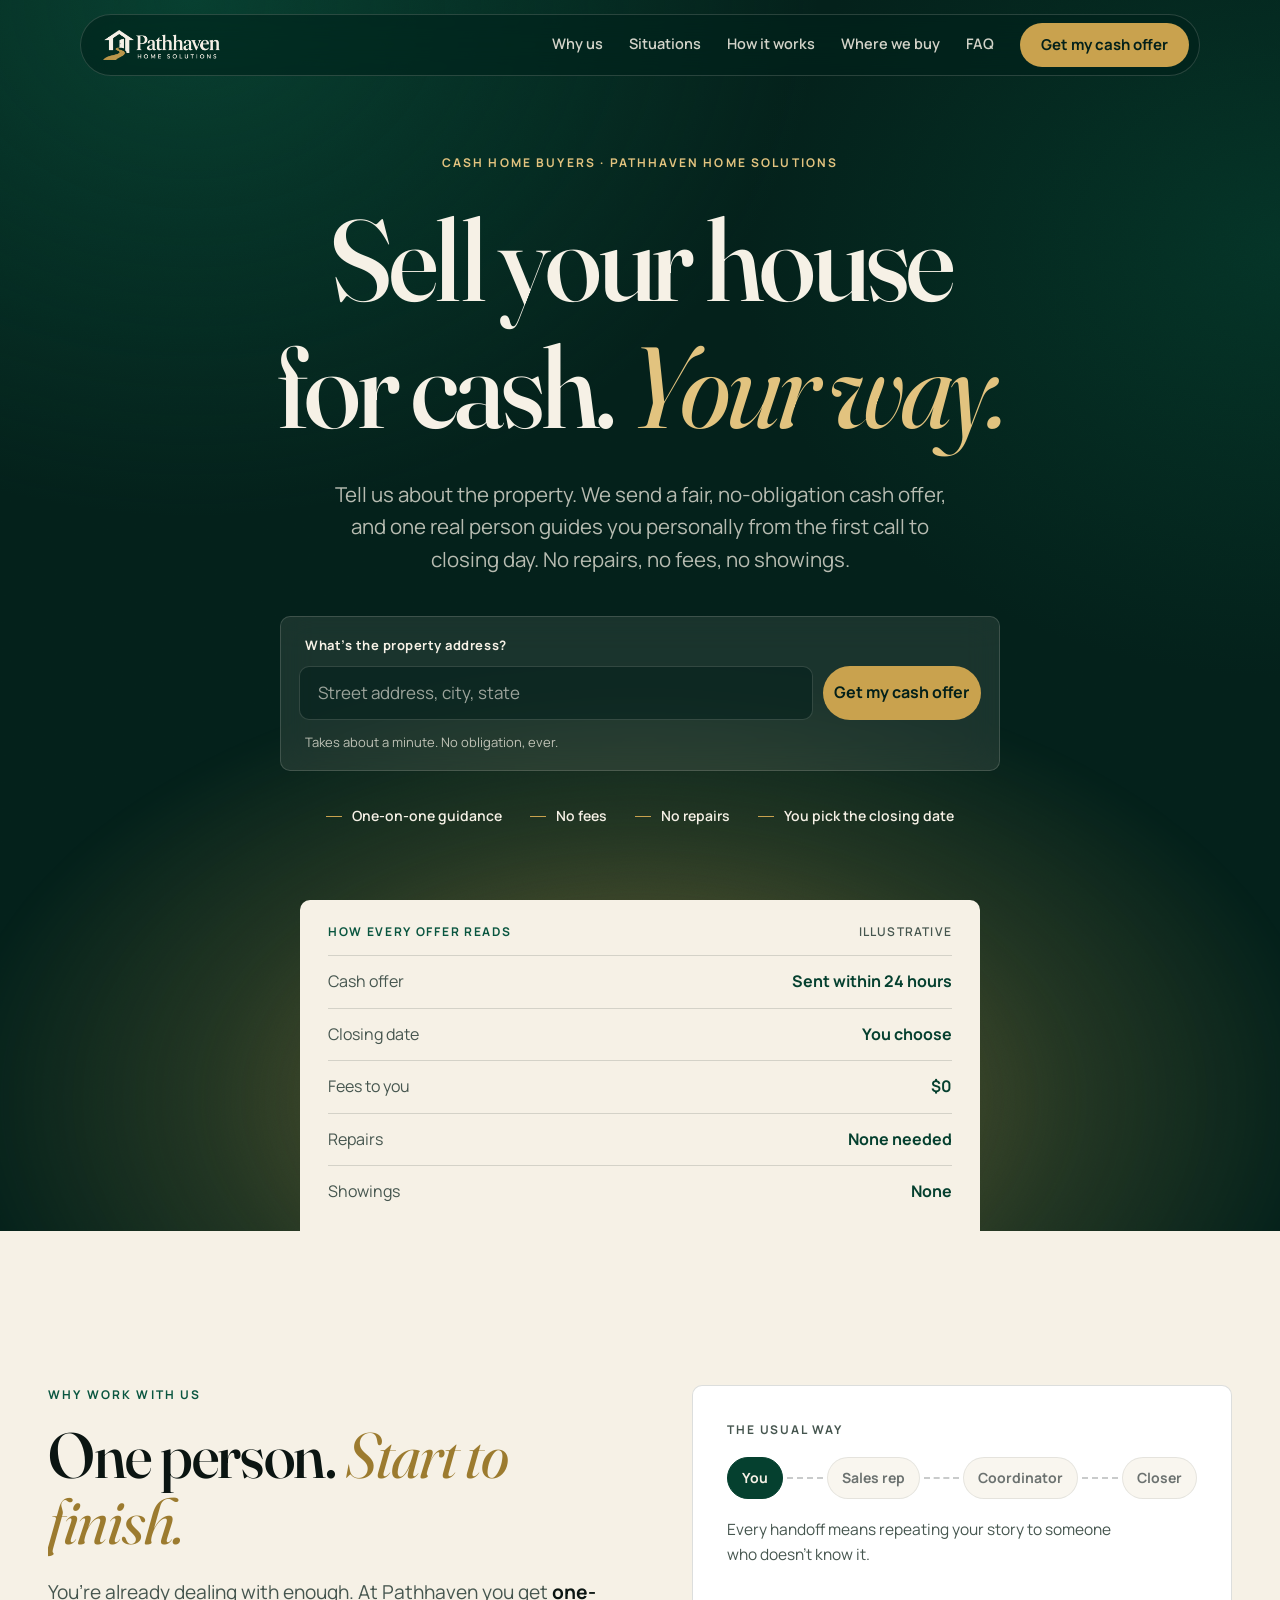
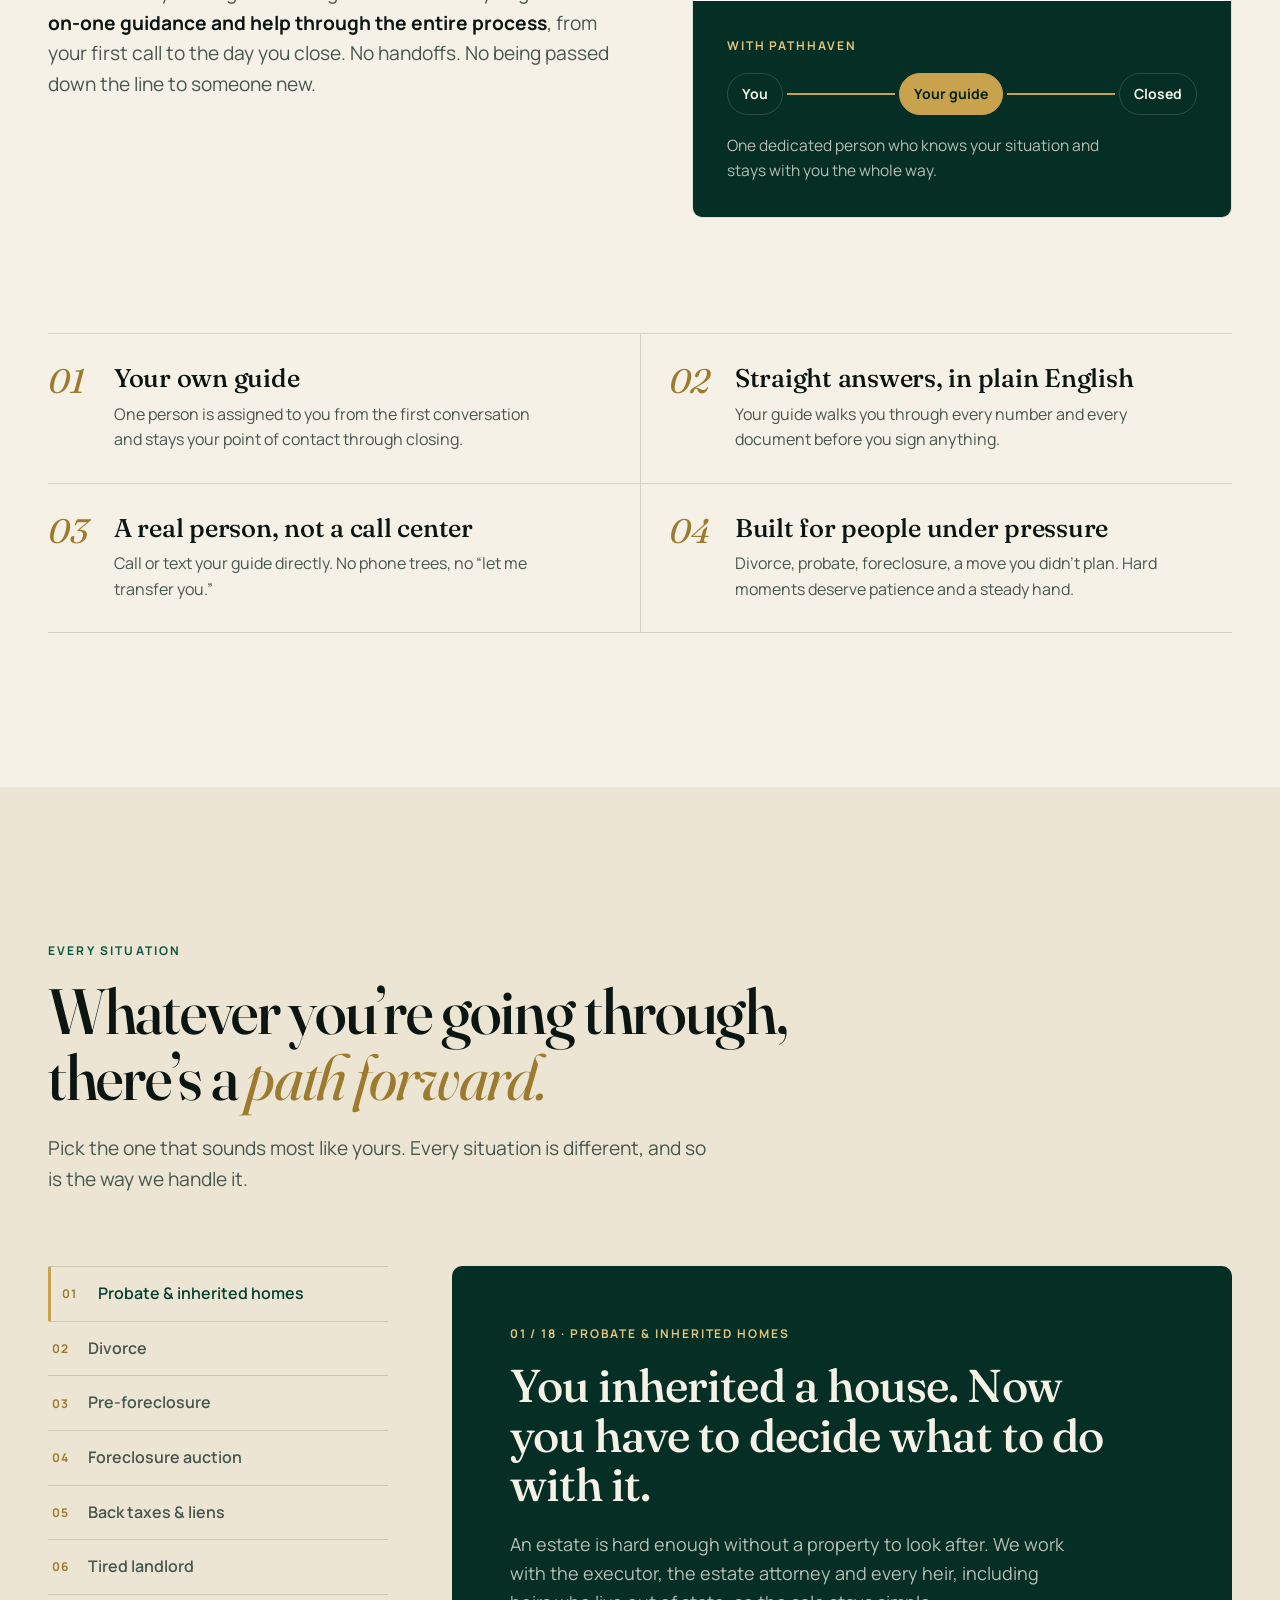
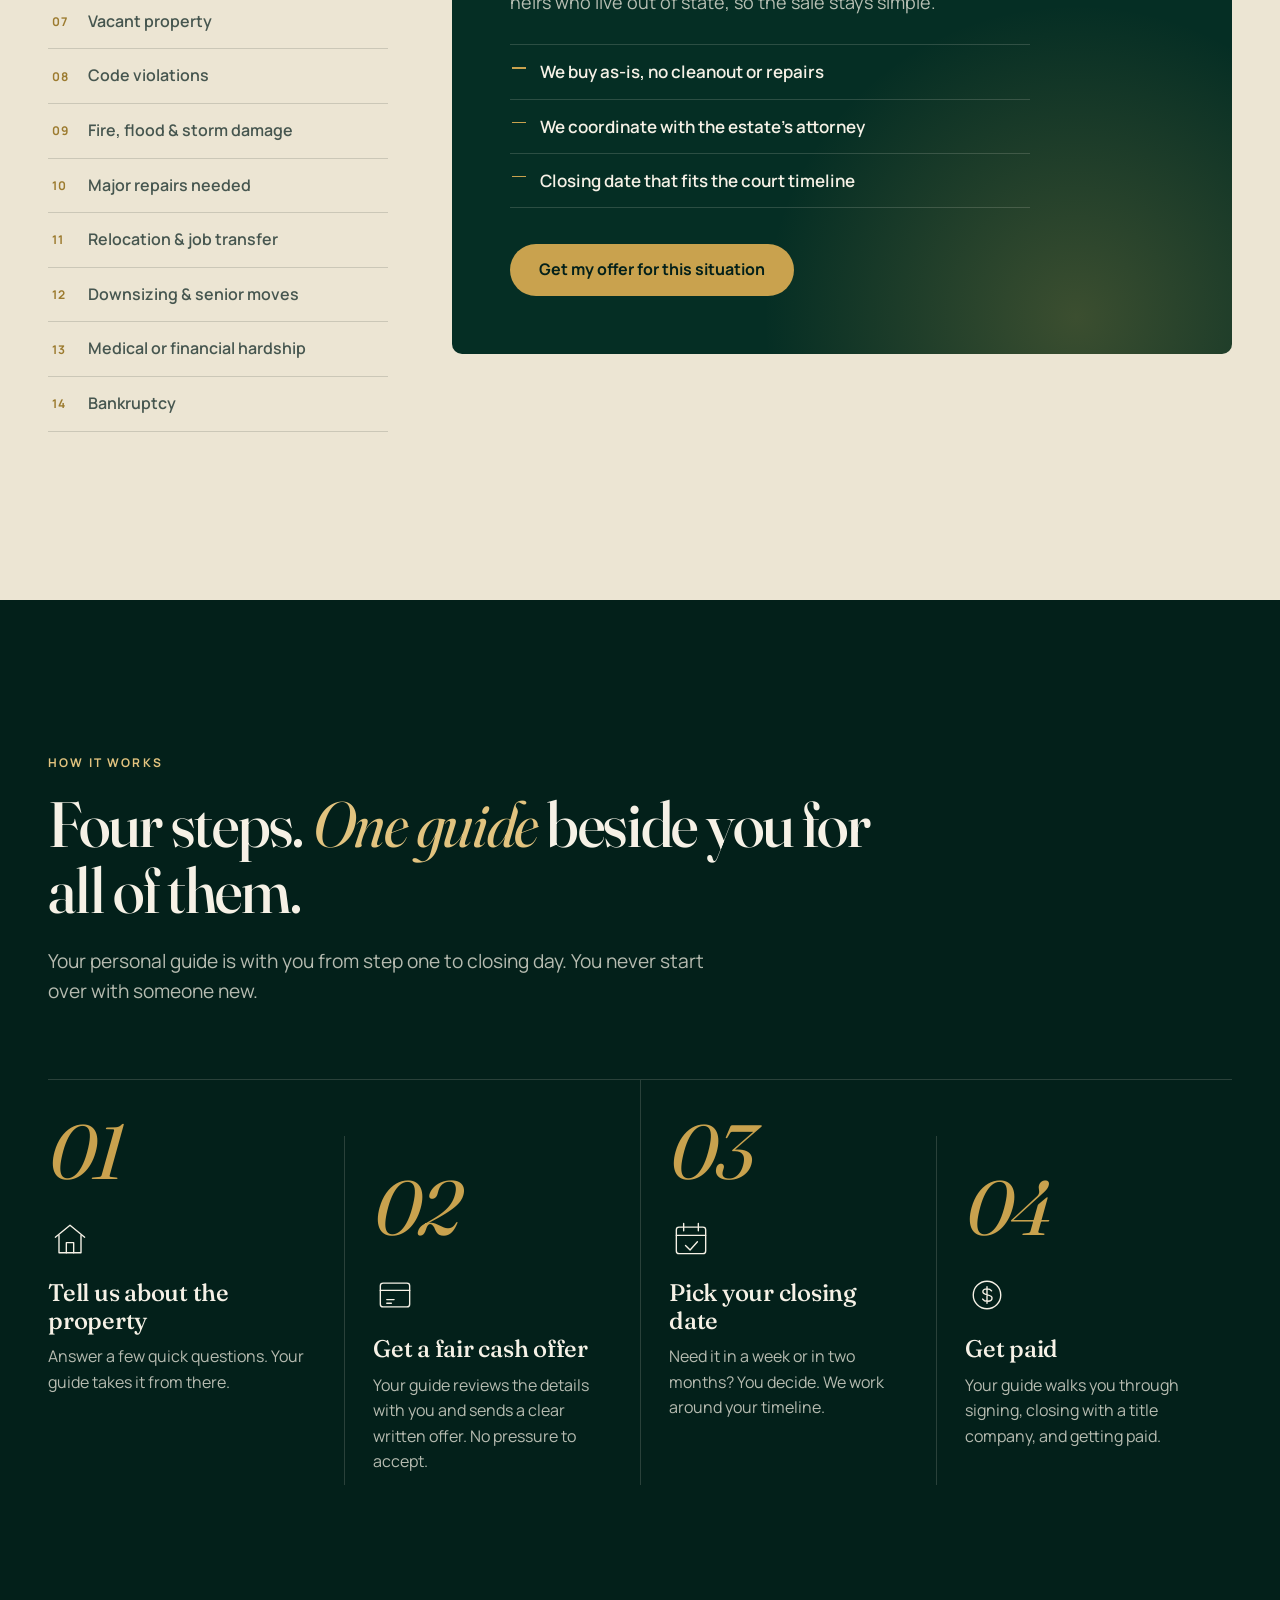
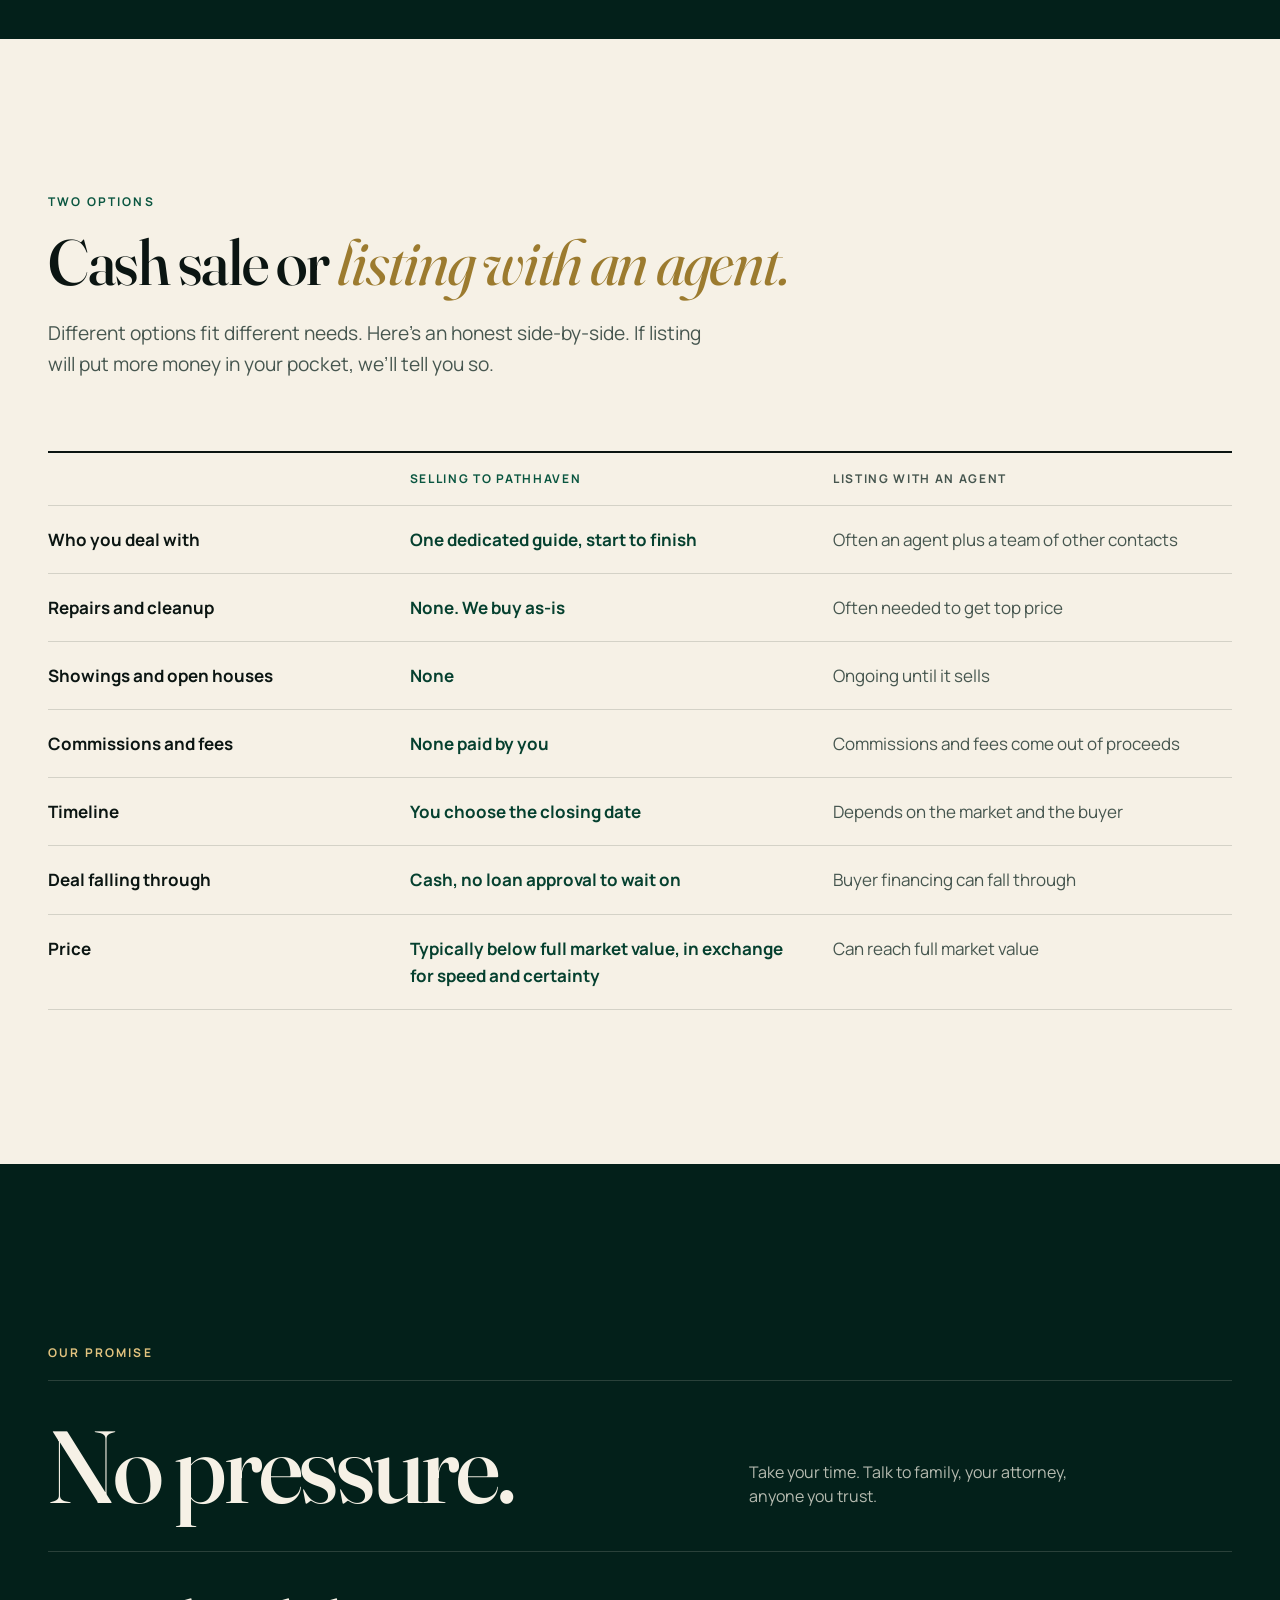
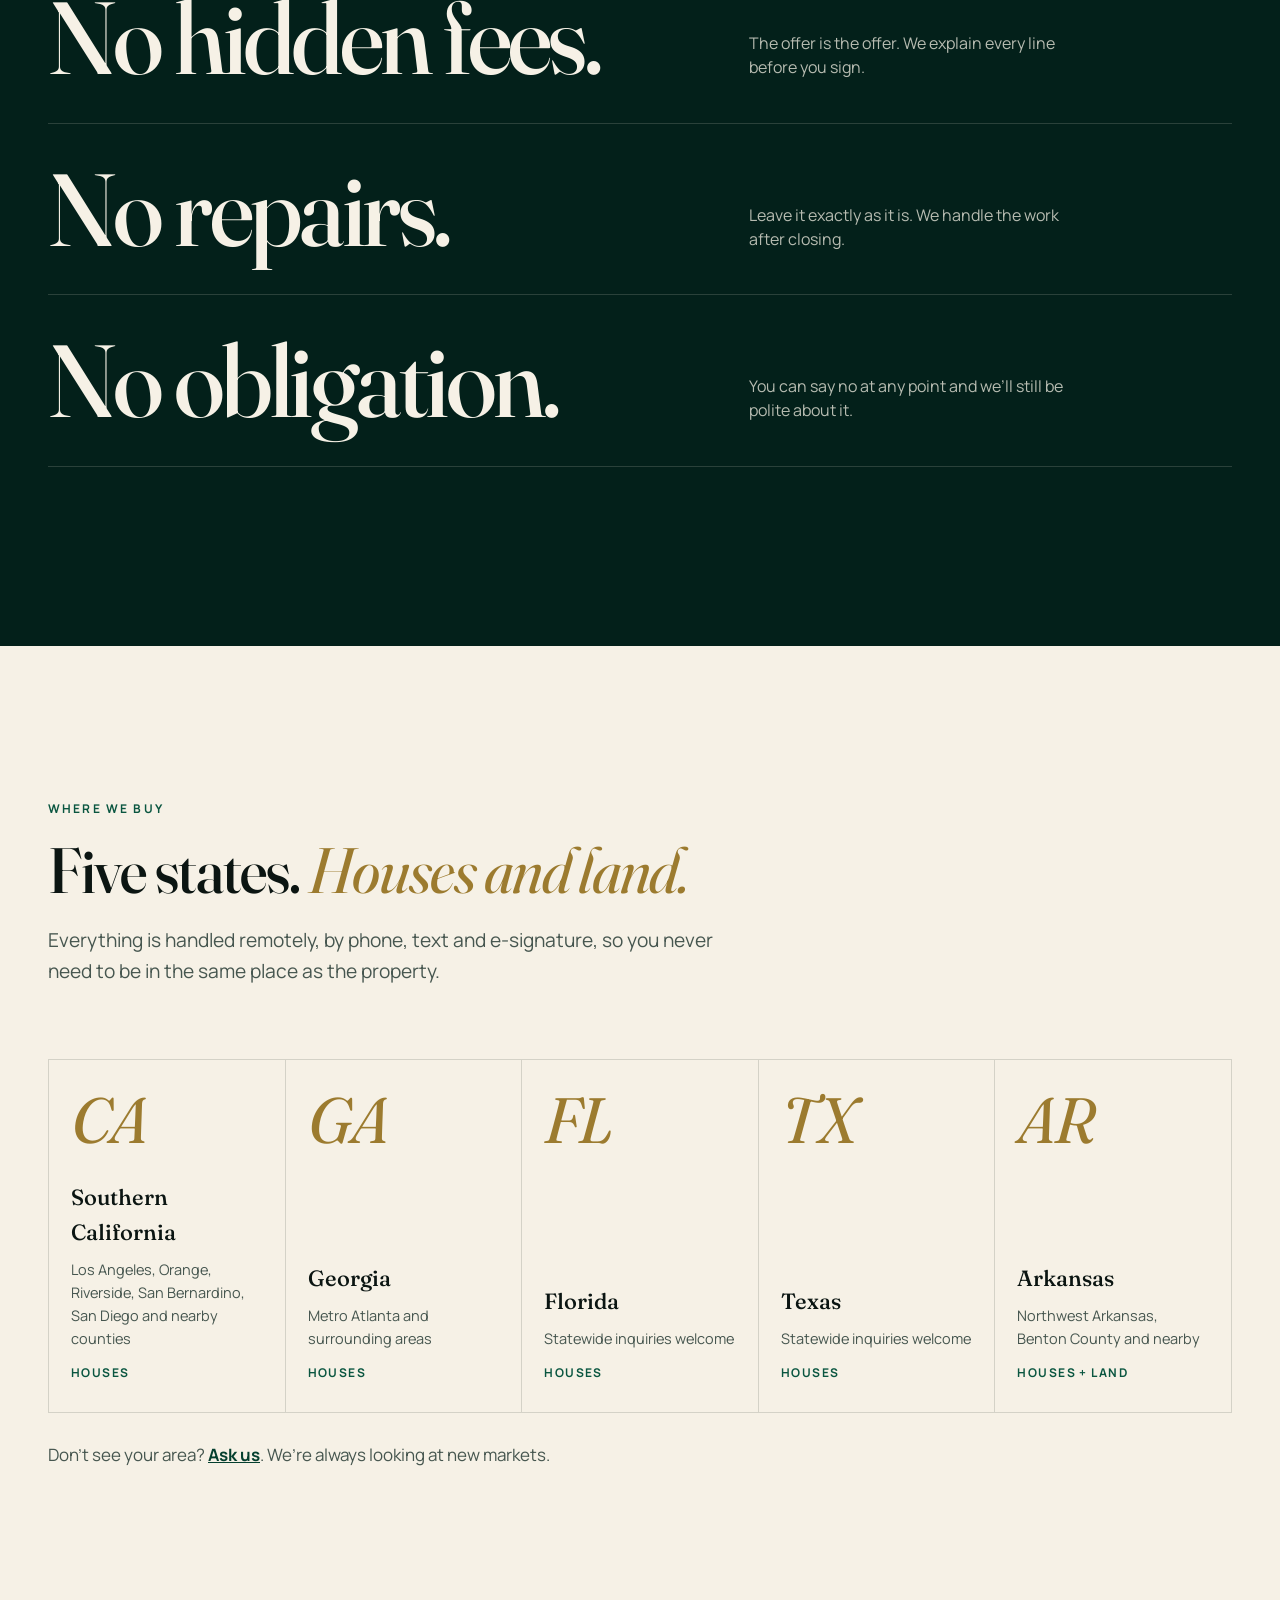
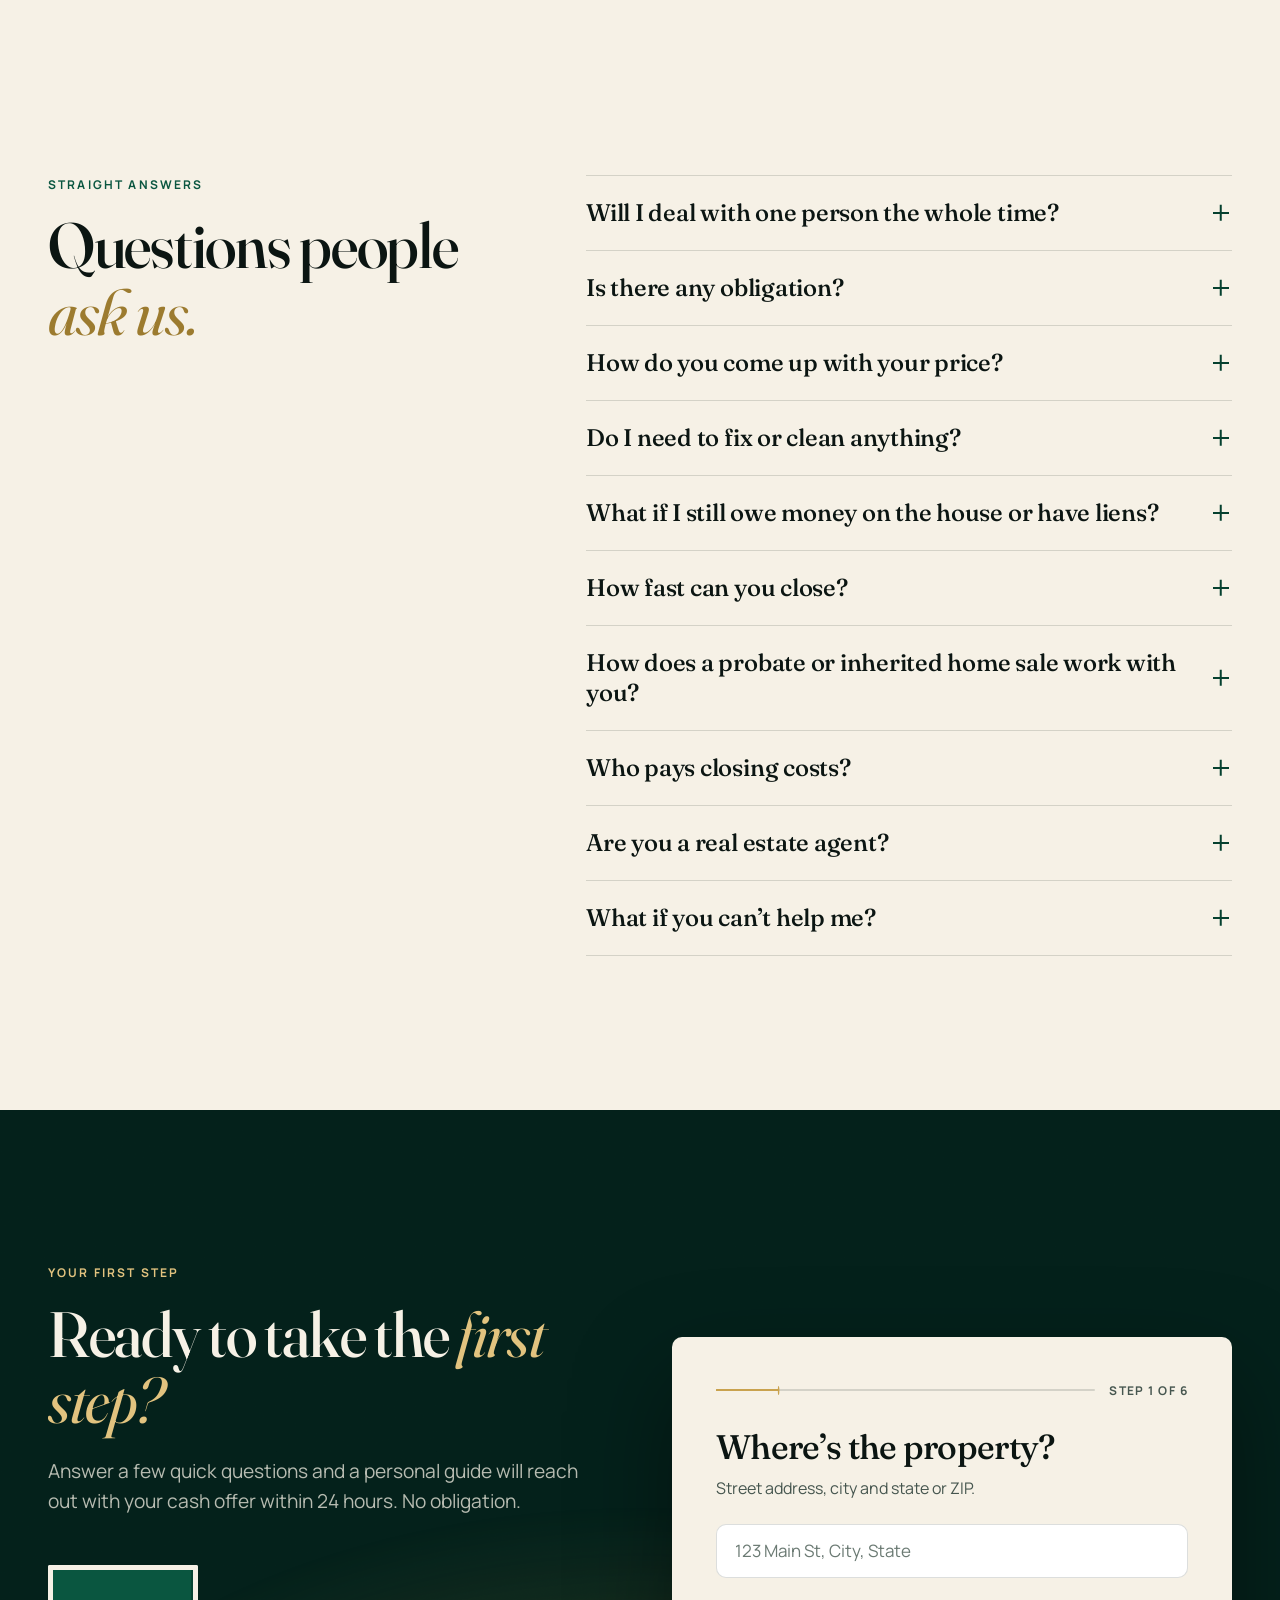
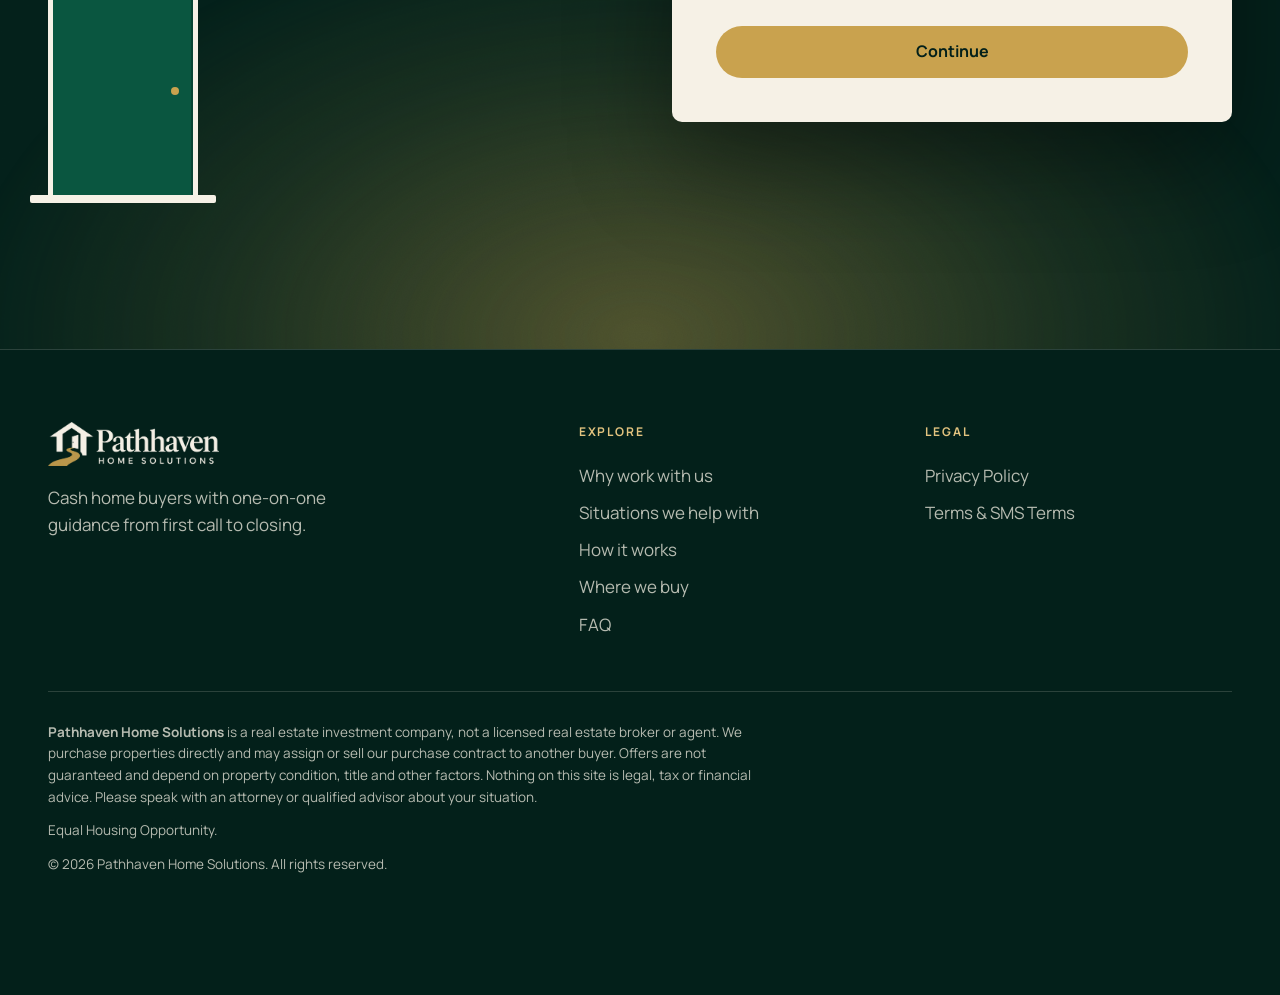
==== commit 31c8bad8: "Add files via upload" ====
--- a/index.html
+++ b/index.html
@@ -4,7 +4,7 @@
 <meta charset="utf-8">
 <meta name="viewport" content="width=device-width, initial-scale=1, viewport-fit=cover">
 <title>Sell Your House for Cash | Pathhaven Home Solutions</title>
-<meta name="description" content="Sell your house for cash, as-is, on your timeline. Pathhaven Home Solutions helps with probate, divorce, pre-foreclosure, tired landlords, damaged homes and more. No fees, no repairs, no showings.">
+<meta name="description" content="Sell your house for cash, as-is, on your timeline. Pathhaven Home Solutions helps with probate, divorce, pre-foreclosure, tired landlords, damaged homes and more. One-on-one guidance from first call to closing. No fees, no repairs, no showings.">
 <meta name="theme-color" content="#03201A">
 <link rel="canonical" href="https://YOUR-DOMAIN.com/">
 <link rel="icon" href="/assets/img/favicon.ico" sizes="32x32">
@@ -33,6 +33,7 @@
 <header class="nav" id="nav">
   <a class="nav__logo" href="/" aria-label="Pathhaven Home Solutions, home"><img src="/assets/img/logo-light.webp" alt="Pathhaven Home Solutions" width="900" height="231"></a>
   <nav class="nav__links" aria-label="Primary">
+    <a href="#why">Why us</a>
     <a href="#situations">Situations</a>
     <a href="#how">How it works</a>
     <a href="#areas">Where we buy</a>
@@ -55,7 +56,7 @@
         <span class="line"><span>Sell your house</span></span>
         <span class="line"><span>for cash. <em>Your way.</em></span></span>
       </h1>
-      <p class="hero__sub">Tell us about the property. We send a fair, no-obligation cash offer, and you pick the closing date. No repairs, no fees, no showings.</p>
+      <p class="hero__sub">Tell us about the property. We send a fair, no-obligation cash offer, and one real person guides you personally from the first call to closing day. No repairs, no fees, no showings.</p>
 
       <form class="glass hero__form" id="heroForm" novalidate>
         <label class="hero__label" for="heroAddress">What&rsquo;s the property address?</label>
@@ -67,9 +68,9 @@
       </form>
 
       <ul class="hero__trust" aria-label="What to expect">
+        <li>One-on-one guidance</li>
         <li>No fees</li>
         <li>No repairs</li>
-        <li>No showings</li>
         <li>You pick the closing date</li>
       </ul>
     </div>
@@ -88,8 +89,37 @@
     </div>
   </section>
 
+  <!-- WHY US -->
+  <section class="sec sec--cream" id="why">
+    <div class="wrap why">
+      <div class="why__lead">
+        <p class="eyebrow">Why work with us</p>
+        <h2 class="h2" data-mask>One person. <em>Start to finish.</em></h2>
+        <p class="lede">You&rsquo;re already dealing with enough. At Pathhaven you get <strong>one-on-one guidance and help through the entire process</strong>, from your first call to the day you close. No handoffs. No being passed down the line to someone new.</p>
+      </div>
+      <div class="why__vs" data-reveal="rise">
+        <div class="why__row why__row--them">
+          <h3>The usual way</h3>
+          <div class="chain"><span>You</span><i></i><span>Sales rep</span><i></i><span>Coordinator</span><i></i><span>Closer</span></div>
+          <p>Every handoff means repeating your story to someone who doesn&rsquo;t know it.</p>
+        </div>
+        <div class="why__row why__row--us">
+          <h3>With Pathhaven</h3>
+          <div class="chain"><span>You</span><i></i><span class="guide">Your guide</span><i></i><span>Closed</span></div>
+          <p>One dedicated person who knows your situation and stays with you the whole way.</p>
+        </div>
+      </div>
+      <ul class="why__points">
+        <li data-reveal="rise"><span>01</span><div><h3>Your own guide</h3><p>One person is assigned to you from the first conversation and stays your point of contact through closing.</p></div></li>
+        <li data-reveal="rise"><span>02</span><div><h3>Straight answers, in plain English</h3><p>Your guide walks you through every number and every document before you sign anything.</p></div></li>
+        <li data-reveal="rise"><span>03</span><div><h3>A real person, not a call center</h3><p>Call or text your guide directly. No phone trees, no &ldquo;let me transfer you.&rdquo;</p></div></li>
+        <li data-reveal="rise"><span>04</span><div><h3>Built for people under pressure</h3><p>Divorce, probate, foreclosure, a move you didn&rsquo;t plan. Hard moments deserve patience and a steady hand.</p></div></li>
+      </ul>
+    </div>
+  </section>
+
   <!-- SITUATIONS -->
-  <section class="sec sec--cream" id="situations">
+  <section class="sec sec--cream2" id="situations">
     <div class="wrap">
       <div class="sec__head">
         <p class="eyebrow">Every situation</p>
@@ -108,20 +138,21 @@
     <div class="wrap">
       <div class="sec__head">
         <p class="eyebrow eyebrow--light">How it works</p>
-        <h2 class="h2 h2--light" data-mask>Four steps. <em>One phone call</em> if you want it.</h2>
+        <h2 class="h2 h2--light" data-mask>Four steps. <em>One guide</em> beside you for all of them.</h2>
+        <p class="lede lede--light">Your personal guide is with you from step one to closing day. You never start over with someone new.</p>
       </div>
       <ol class="steps">
         <li class="step" data-reveal="rise">
           <span class="step__n">01</span>
           <svg viewBox="0 0 48 48" class="ico" aria-hidden="true"><path d="M8 22 24 9l16 13"/><path d="M12 20v19h24V20"/><path d="M20 39V28h8v11"/></svg>
           <h3>Tell us about the property</h3>
-          <p>Answer a few quick questions. Address, situation, timeline. That&rsquo;s it.</p>
+          <p>Answer a few quick questions. Your guide takes it from there.</p>
         </li>
         <li class="step" data-reveal="rise">
           <span class="step__n">02</span>
           <svg viewBox="0 0 48 48" class="ico" aria-hidden="true"><rect x="8" y="11" width="32" height="26" rx="3"/><path d="M8 19h32"/><path d="M15 29h8M15 33h5"/></svg>
           <h3>Get a fair cash offer</h3>
-          <p>We review the details and send a clear written offer. No pressure to accept.</p>
+          <p>Your guide reviews the details with you and sends a clear written offer. No pressure to accept.</p>
         </li>
         <li class="step" data-reveal="rise">
           <span class="step__n">03</span>
@@ -133,7 +164,7 @@
           <span class="step__n">04</span>
           <svg viewBox="0 0 48 48" class="ico" aria-hidden="true"><circle cx="24" cy="24" r="15"/><path d="M24 15v18M29 19.5c-1-1.5-3-2.2-5-2.2-2.8 0-4.5 1.3-4.5 3.2 0 4.6 10 2 10 6.800 0 2-2 3.500-5 3.500-2.300 0-4.200-.8-5.200-2.400"/></svg>
           <h3>Get paid</h3>
-          <p>Sign electronically, close with a title company, and the funds are yours.</p>
+          <p>Your guide walks you through signing, closing with a title company, and getting paid.</p>
         </li>
       </ol>
     </div>
@@ -149,6 +180,7 @@
       </div>
       <div class="cmp" role="table" aria-label="Cash sale compared with listing">
         <div class="cmp__row cmp__row--head" role="row"><div role="columnheader"></div><div role="columnheader" class="cmp__us">Selling to Pathhaven</div><div role="columnheader">Listing with an agent</div></div>
+        <div class="cmp__row" role="row"><div role="rowheader">Who you deal with</div><div role="cell" class="cmp__us">One dedicated guide, start to finish</div><div role="cell">Often an agent plus a team of other contacts</div></div>
         <div class="cmp__row" role="row"><div role="rowheader">Repairs and cleanup</div><div role="cell" class="cmp__us">None. We buy as-is</div><div role="cell">Often needed to get top price</div></div>
         <div class="cmp__row" role="row"><div role="rowheader">Showings and open houses</div><div role="cell" class="cmp__us">None</div><div role="cell">Ongoing until it sells</div></div>
         <div class="cmp__row" role="row"><div role="rowheader">Commissions and fees</div><div role="cell" class="cmp__us">None paid by you</div><div role="cell">Commissions and fees come out of proceeds</div></div>
@@ -201,6 +233,7 @@
         <h2 class="h2" data-mask>Questions people <em>ask us.</em></h2>
       </div>
       <div class="faq__list" id="faqList">
+        <div class="qa"><h3><button type="button" aria-expanded="false">Will I deal with one person the whole time?<i aria-hidden="true"></i></button></h3><div class="qa__a"><div><p>Yes. You get one-on-one guidance and help through the entire process. One dedicated guide learns your situation at the start and stays with you through closing, so you never have to retell your story.</p></div></div></div>
         <div class="qa"><h3><button type="button" aria-expanded="false">Is there any obligation?<i aria-hidden="true"></i></button></h3><div class="qa__a"><div><p>No. Getting an offer is free and you can walk away at any point before you sign. We&rsquo;d rather you feel comfortable than feel rushed.</p></div></div></div>
         <div class="qa"><h3><button type="button" aria-expanded="false">How do you come up with your price?<i aria-hidden="true"></i></button></h3><div class="qa__a"><div><p>We look at the location, condition, recent comparable sales, and what it will take to repair and resell or rent the property. Then we give you a written offer and explain how we got there.</p></div></div></div>
         <div class="qa"><h3><button type="button" aria-expanded="false">Do I need to fix or clean anything?<i aria-hidden="true"></i></button></h3><div class="qa__a"><div><p>No. We buy houses and land as-is, including damaged, outdated, cluttered or vacant properties. Leave what you don&rsquo;t want and we&rsquo;ll deal with it after closing.</p></div></div></div>
@@ -221,7 +254,7 @@
       <div class="final__copy">
         <p class="eyebrow eyebrow--light">Your first step</p>
         <h2 class="h2 h2--light" data-mask>Ready to take the <em>first step?</em></h2>
-        <p class="lede lede--light">Answer a few quick questions and we&rsquo;ll send your cash offer <span data-offer-time>within 24 hours</span>. No obligation.</p>
+        <p class="lede lede--light">Answer a few quick questions and a personal guide will reach out with your cash offer <span data-offer-time>within 24 hours</span>. No obligation.</p>
         <div class="door" id="door" aria-hidden="true">
           <div class="door__light"></div>
           <div class="door__frame"><div class="door__panel"></div></div>
@@ -240,7 +273,7 @@
   <div class="wrap foot__grid">
     <div>
       <img class="foot__logo" src="/assets/img/logo-light.webp" alt="Pathhaven Home Solutions" width="900" height="231" loading="lazy">
-      <p class="foot__tag">Cash home buyers helping homeowners move forward.</p>
+      <p class="foot__tag">Cash home buyers with one-on-one guidance from first call to closing.</p>
       <p class="foot__contact">
         <a data-if-phone data-phone-text href="#"></a>
         <a data-if-email data-email-text href="#"></a>
@@ -249,6 +282,7 @@
     </div>
     <div>
       <h4>Explore</h4>
+      <a href="#why">Why work with us</a>
       <a href="#situations">Situations we help with</a>
       <a href="#how">How it works</a>
       <a href="#areas">Where we buy</a>
--- a/assets/css/main.css
+++ b/assets/css/main.css
@@ -127,6 +127,35 @@
 .js [data-reveal="rise"]{opacity:0;transform:translateY(26px);transition:opacity .7s var(--ease),transform .8s var(--ease)}
 .js [data-reveal="rise"].in{opacity:1;transform:none}
 .js .step:nth-child(2){transition-delay:.08s}.js .step:nth-child(3){transition-delay:.16s}.js .step:nth-child(4){transition-delay:.24s}
+
+.sec--cream2{background:var(--cream2)}
+/* why us */
+.why{display:grid;grid-template-columns:1.05fr 1fr;gap:clamp(30px,6vw,90px);align-items:start}
+.why__lead .lede strong{color:var(--ink)}
+.why__vs{display:grid;gap:0;border:1px solid var(--line);border-radius:var(--r2);background:#fff;overflow:hidden}
+.why__row{padding:clamp(22px,3vw,34px)}
+.why__row+.why__row{border-top:1px solid var(--line)}
+.why__row h3{font-size:12px;letter-spacing:.16em;text-transform:uppercase;font-weight:700;color:var(--muted);margin-bottom:18px}
+.why__row p{margin-top:18px;font-size:15.5px;color:var(--muted);max-width:44ch}
+.why__row--us{background:var(--g800);color:var(--cream)}
+.why__row--us h3{color:var(--gold-l)}
+.why__row--us p{color:var(--muted-l)}
+.chain{display:flex;align-items:center;gap:0}
+.chain span{flex:none;padding:9px 14px;border-radius:var(--pill);border:1px solid var(--line);font-weight:700;font-size:14px;background:var(--cream);white-space:nowrap}
+.chain i{flex:1;min-width:10px;height:0;border-top:2px dashed rgba(11,21,18,.22);margin:0 4px}
+.why__row--them .chain span:not(:first-child){opacity:.6}
+.why__row--them .chain span:first-child{background:var(--g700);color:var(--cream);border-color:var(--g700);opacity:1}
+.why__row--us .chain span{background:transparent;color:var(--cream);border-color:var(--line-l)}
+.why__row--us .chain .guide{background:var(--gold);color:var(--g900);border-color:var(--gold)}
+.why__row--us .chain i{border-top:2px solid var(--gold);transform-origin:left;transition:transform 1s var(--ease) .3s}
+.js .why__vs:not(.in) .why__row--us .chain i{transform:scaleX(0)}
+.why__points{grid-column:1/-1;display:grid;grid-template-columns:1fr 1fr;border-top:1px solid var(--line);margin-top:clamp(10px,3vw,40px)}
+.why__points li{display:flex;gap:22px;padding:30px 28px 30px 0;border-bottom:1px solid var(--line)}
+.why__points li:nth-child(even){padding-left:28px;border-left:1px solid var(--line)}
+.why__points span{font-family:var(--serif);font-style:italic;font-size:34px;line-height:1;color:var(--gold-d);flex:none;min-width:44px}
+.why__points h3{font-family:var(--serif);font-weight:500;font-size:clamp(21px,2vw,26px);line-height:1.15;letter-spacing:-.01em;margin-bottom:8px}
+.why__points p{color:var(--muted);font-size:16px;max-width:44ch}
+@media (max-width:900px){.why{grid-template-columns:1fr}.why__points{grid-template-columns:1fr}.why__points li:nth-child(even){padding-left:0;border-left:0}.chain span{padding:7px 9px;font-size:12px}.chain i{min-width:4px;margin:0 2px}.why__row{padding:22px 18px}}
 
 /* situations */
 .sit{display:grid;grid-template-columns:minmax(240px,340px) 1fr;gap:clamp(24px,5vw,72px);align-items:start}
--- a/assets/css/main.css
+++ b/assets/css/main.css
@@ -127,6 +127,35 @@
 .js [data-reveal="rise"]{opacity:0;transform:translateY(26px);transition:opacity .7s var(--ease),transform .8s var(--ease)}
 .js [data-reveal="rise"].in{opacity:1;transform:none}
 .js .step:nth-child(2){transition-delay:.08s}.js .step:nth-child(3){transition-delay:.16s}.js .step:nth-child(4){transition-delay:.24s}
+
+.sec--cream2{background:var(--cream2)}
+/* why us */
+.why{display:grid;grid-template-columns:1.05fr 1fr;gap:clamp(30px,6vw,90px);align-items:start}
+.why__lead .lede strong{color:var(--ink)}
+.why__vs{display:grid;gap:0;border:1px solid var(--line);border-radius:var(--r2);background:#fff;overflow:hidden}
+.why__row{padding:clamp(22px,3vw,34px)}
+.why__row+.why__row{border-top:1px solid var(--line)}
+.why__row h3{font-size:12px;letter-spacing:.16em;text-transform:uppercase;font-weight:700;color:var(--muted);margin-bottom:18px}
+.why__row p{margin-top:18px;font-size:15.5px;color:var(--muted);max-width:44ch}
+.why__row--us{background:var(--g800);color:var(--cream)}
+.why__row--us h3{color:var(--gold-l)}
+.why__row--us p{color:var(--muted-l)}
+.chain{display:flex;align-items:center;gap:0}
+.chain span{flex:none;padding:9px 14px;border-radius:var(--pill);border:1px solid var(--line);font-weight:700;font-size:14px;background:var(--cream);white-space:nowrap}
+.chain i{flex:1;min-width:10px;height:0;border-top:2px dashed rgba(11,21,18,.22);margin:0 4px}
+.why__row--them .chain span:not(:first-child){opacity:.6}
+.why__row--them .chain span:first-child{background:var(--g700);color:var(--cream);border-color:var(--g700);opacity:1}
+.why__row--us .chain span{background:transparent;color:var(--cream);border-color:var(--line-l)}
+.why__row--us .chain .guide{background:var(--gold);color:var(--g900);border-color:var(--gold)}
+.why__row--us .chain i{border-top:2px solid var(--gold);transform-origin:left;transition:transform 1s var(--ease) .3s}
+.js .why__vs:not(.in) .why__row--us .chain i{transform:scaleX(0)}
+.why__points{grid-column:1/-1;display:grid;grid-template-columns:1fr 1fr;border-top:1px solid var(--line);margin-top:clamp(10px,3vw,40px)}
+.why__points li{display:flex;gap:22px;padding:30px 28px 30px 0;border-bottom:1px solid var(--line)}
+.why__points li:nth-child(even){padding-left:28px;border-left:1px solid var(--line)}
+.why__points span{font-family:var(--serif);font-style:italic;font-size:34px;line-height:1;color:var(--gold-d);flex:none;min-width:44px}
+.why__points h3{font-family:var(--serif);font-weight:500;font-size:clamp(21px,2vw,26px);line-height:1.15;letter-spacing:-.01em;margin-bottom:8px}
+.why__points p{color:var(--muted);font-size:16px;max-width:44ch}
+@media (max-width:900px){.why{grid-template-columns:1fr}.why__points{grid-template-columns:1fr}.why__points li:nth-child(even){padding-left:0;border-left:0}.chain span{padding:7px 9px;font-size:12px}.chain i{min-width:4px;margin:0 2px}.why__row{padding:22px 18px}}
 
 /* situations */
 .sit{display:grid;grid-template-columns:minmax(240px,340px) 1fr;gap:clamp(24px,5vw,72px);align-items:start}
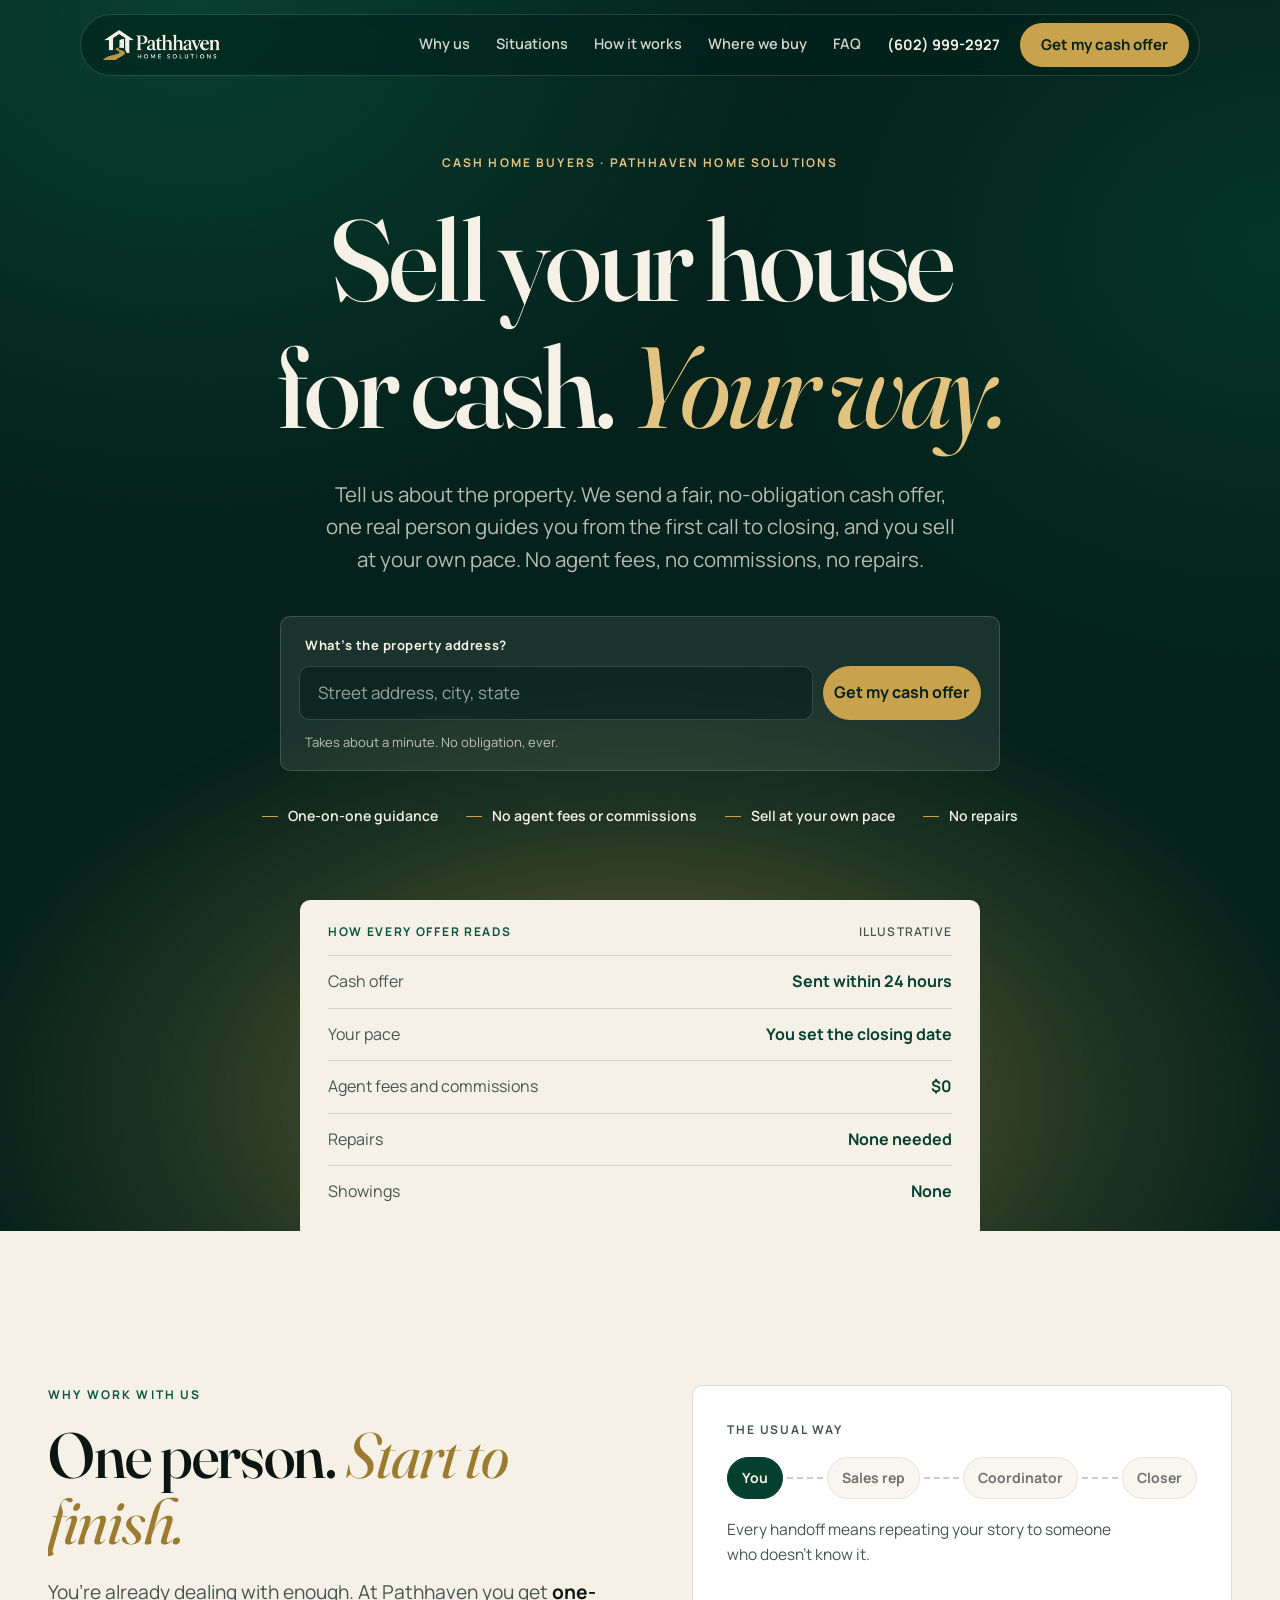
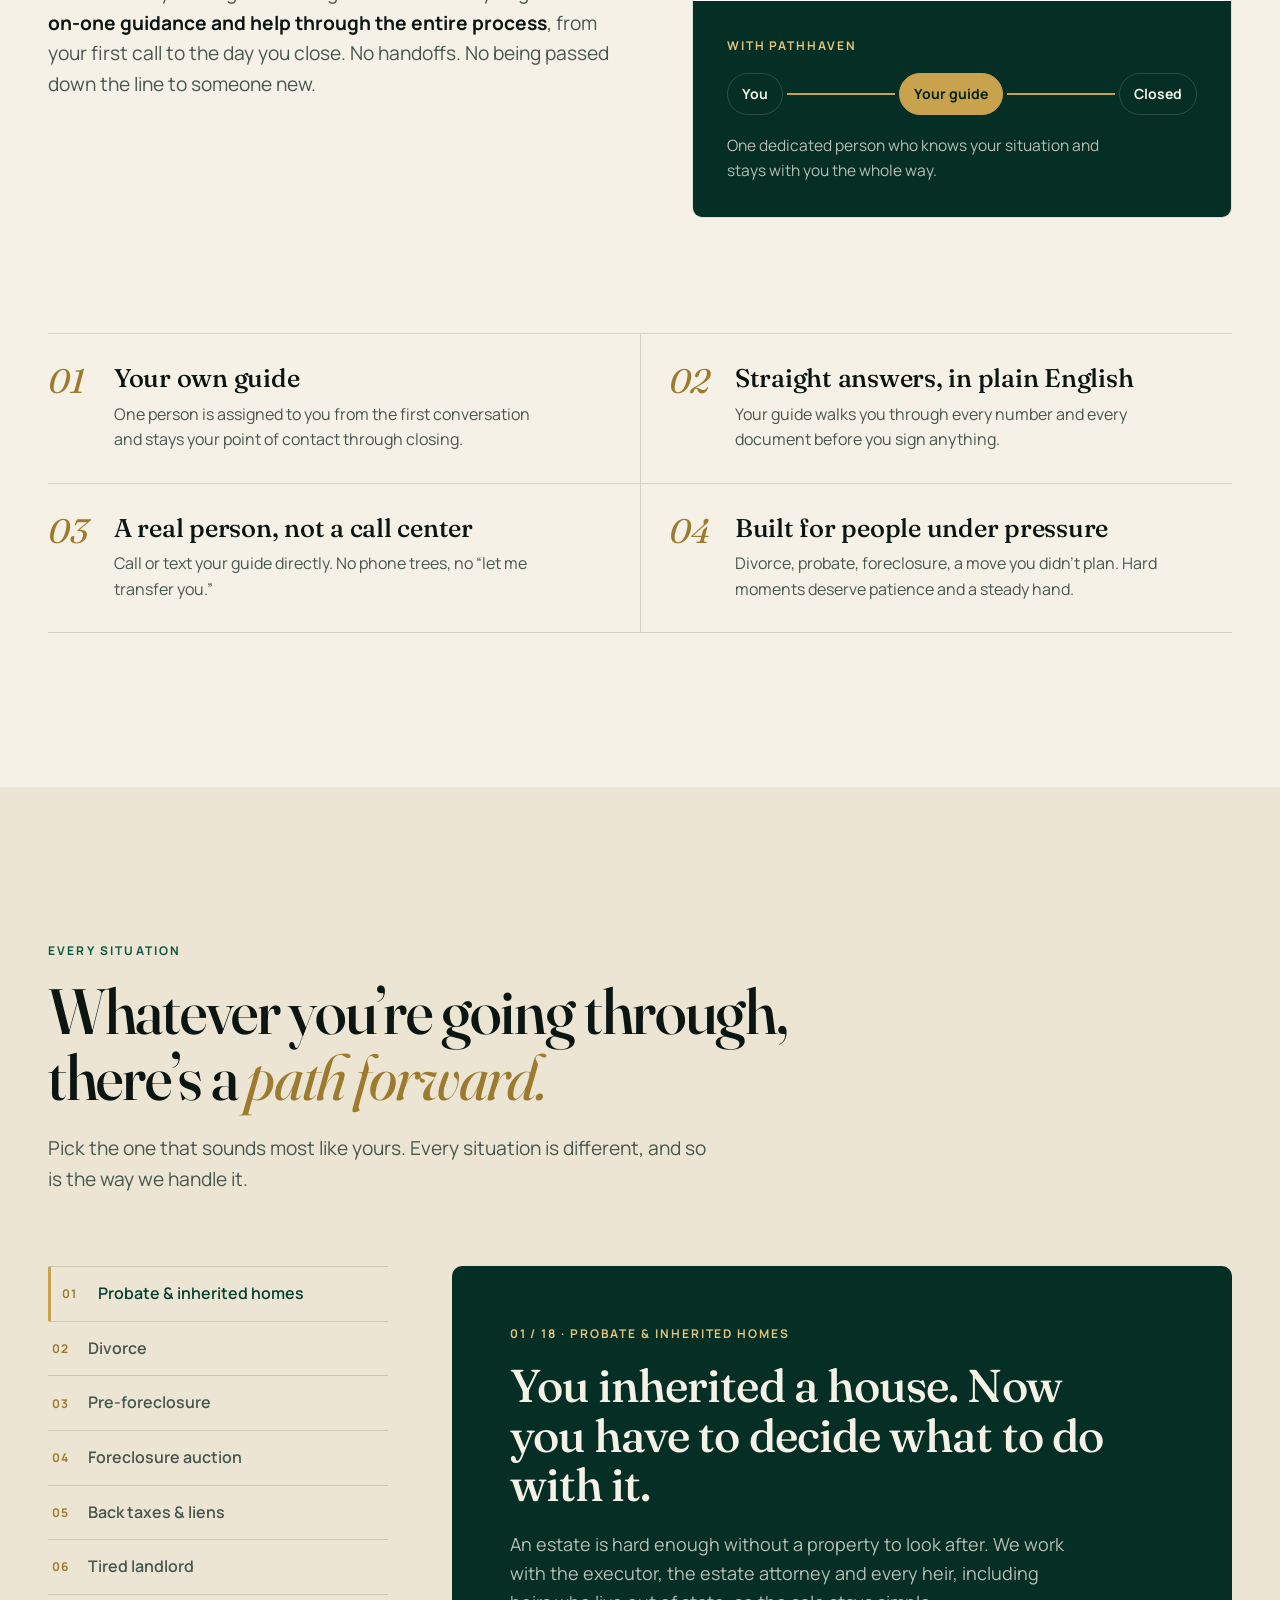
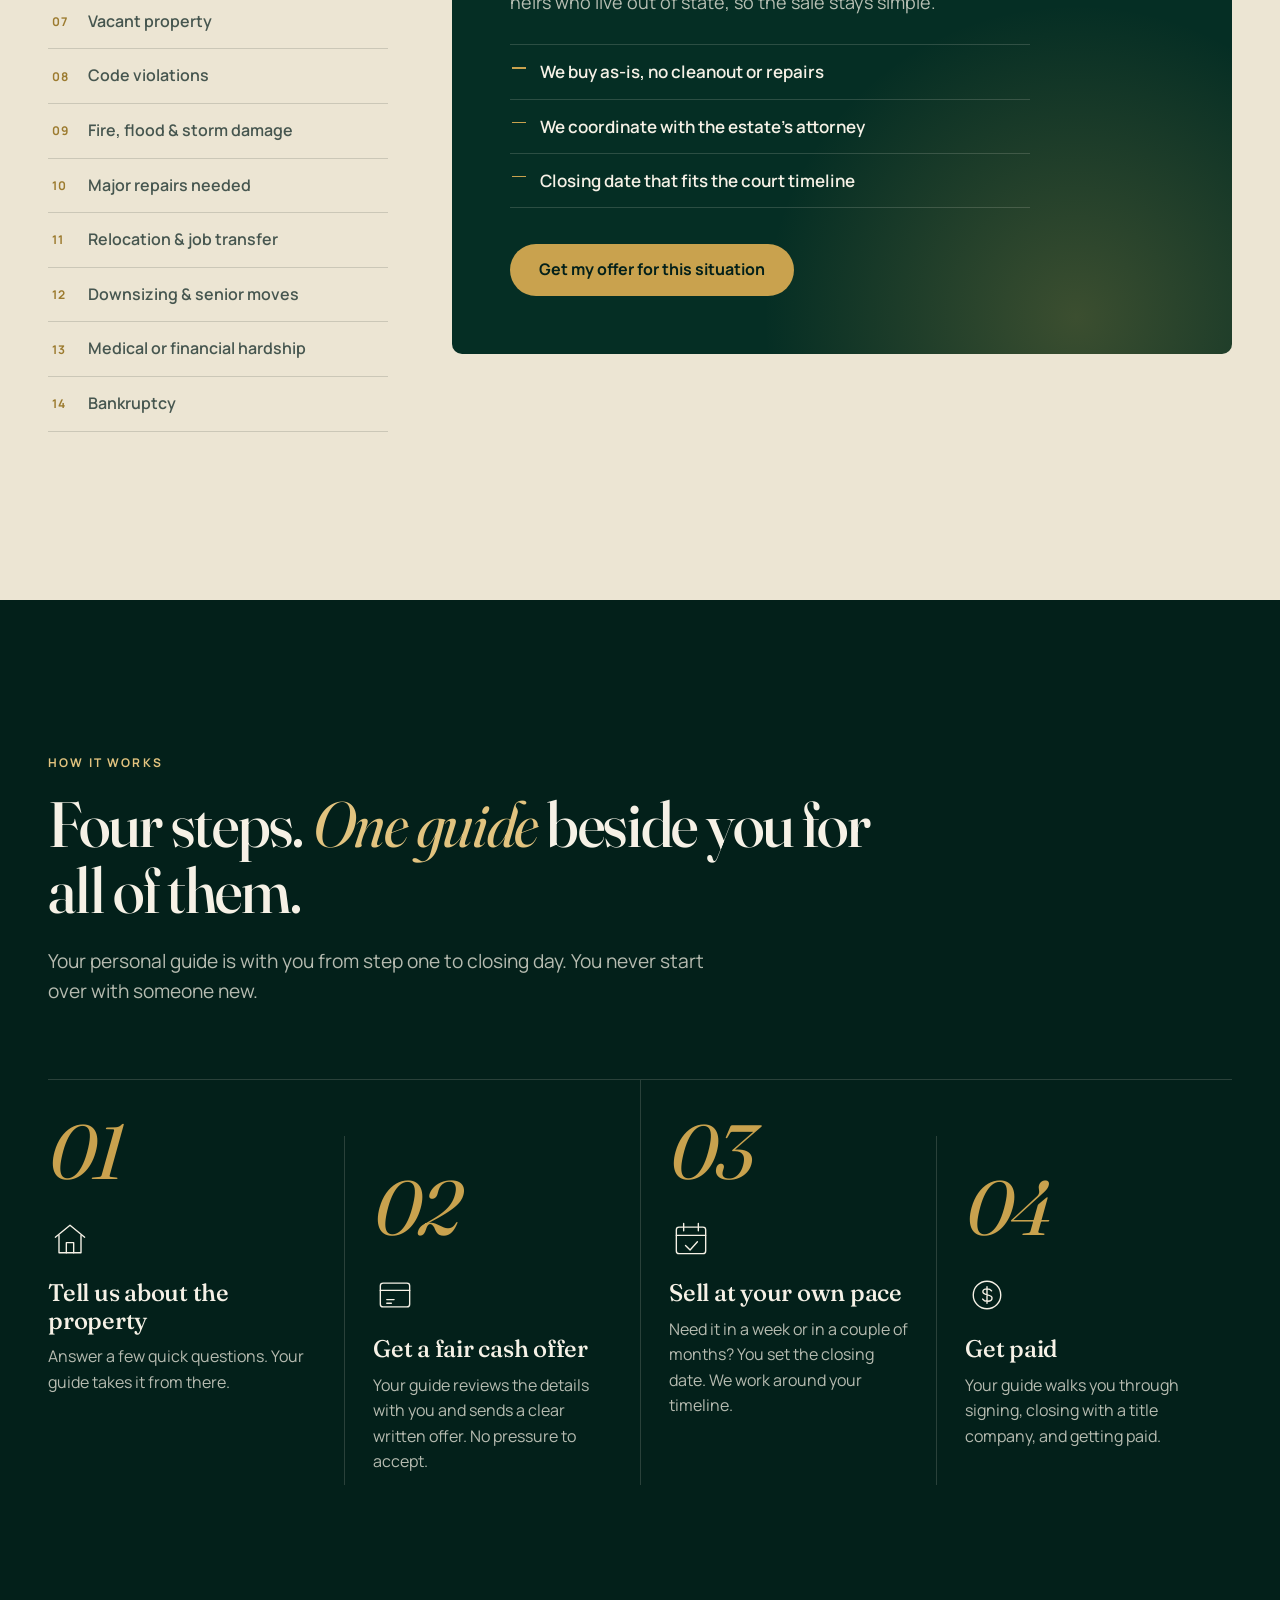
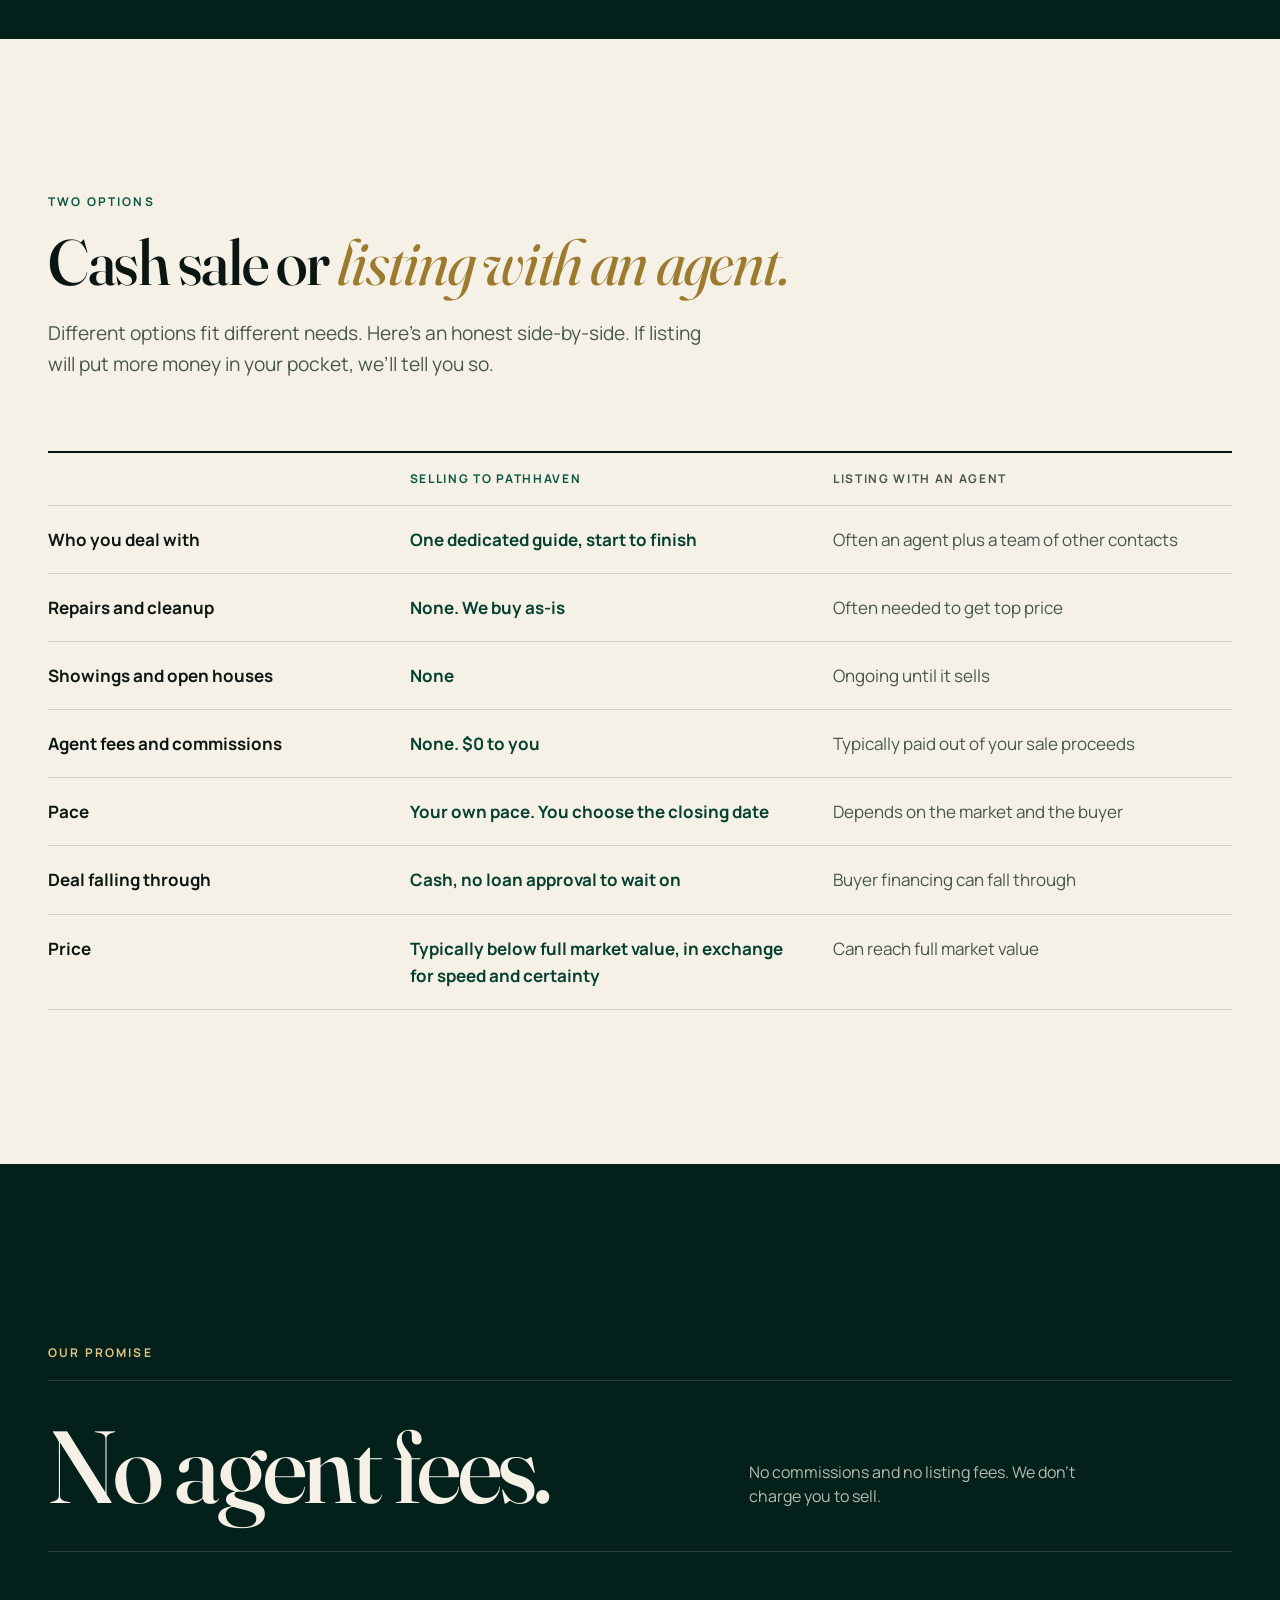
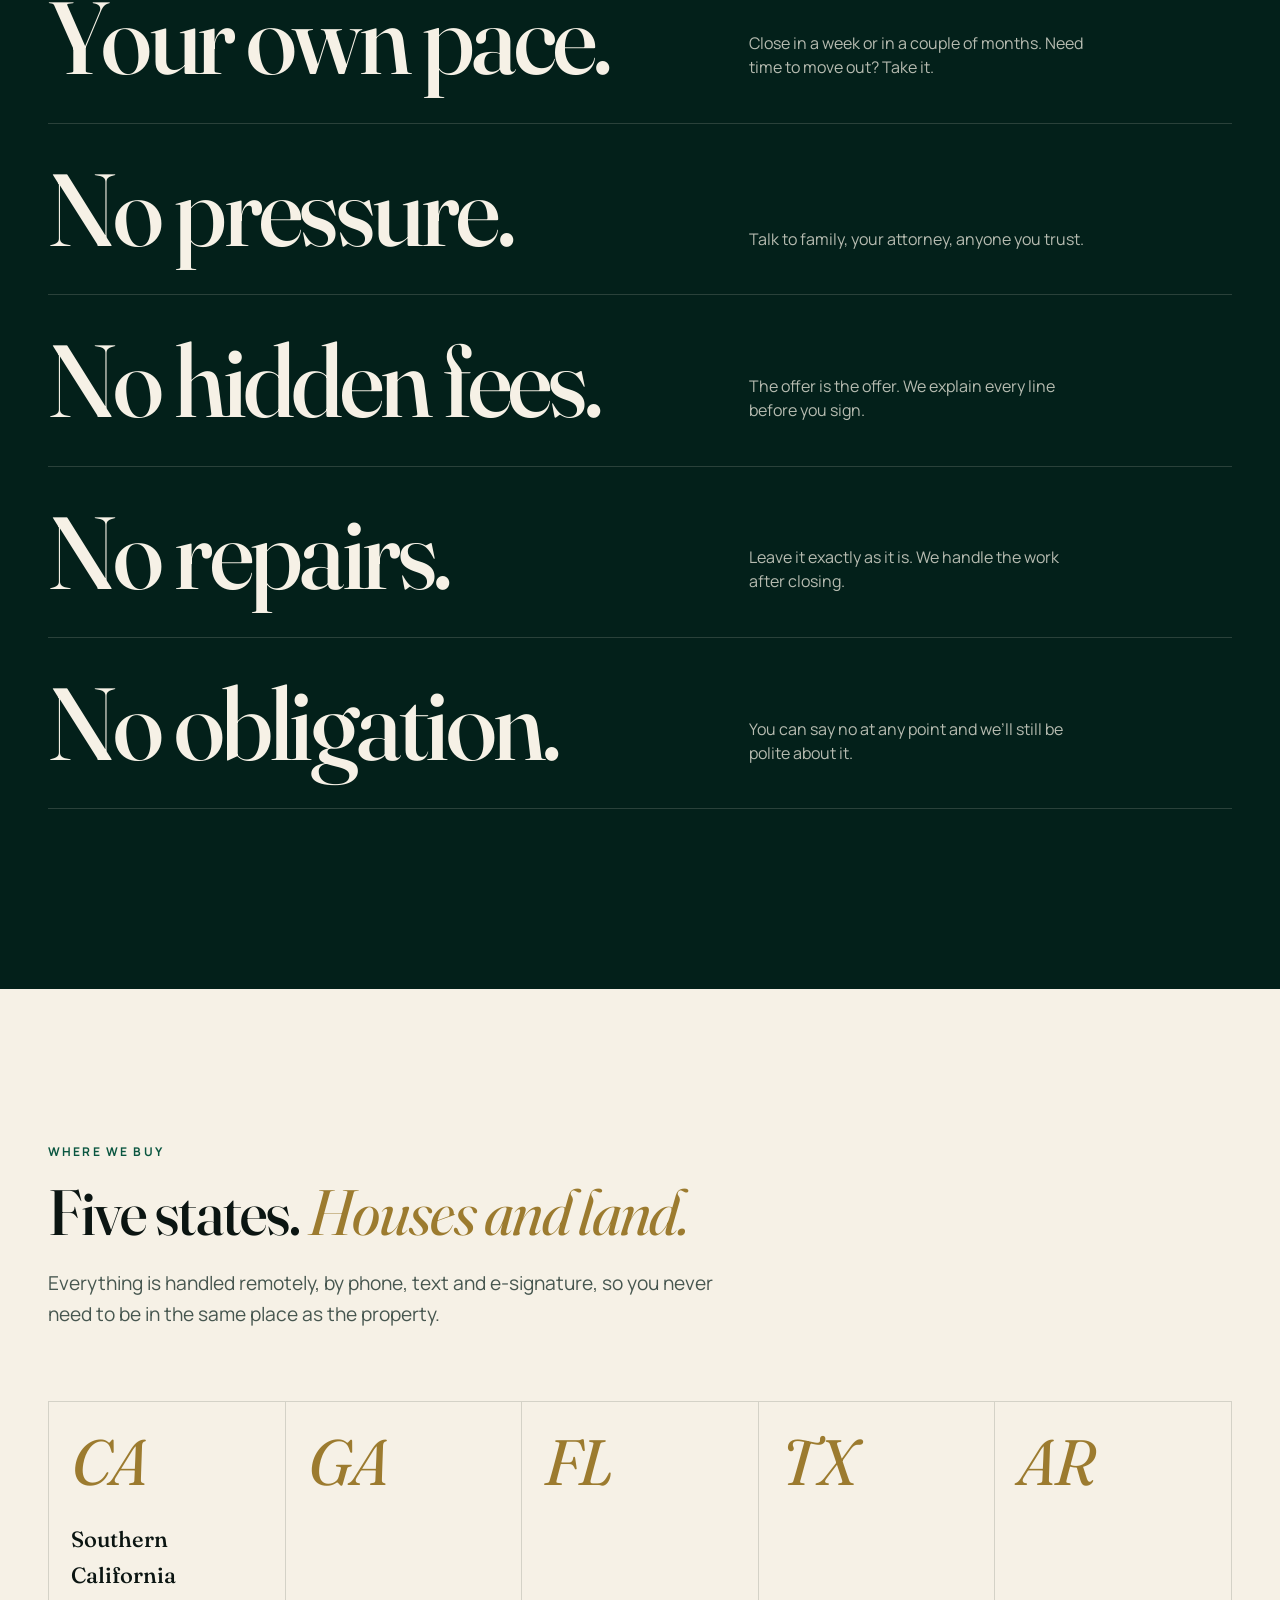
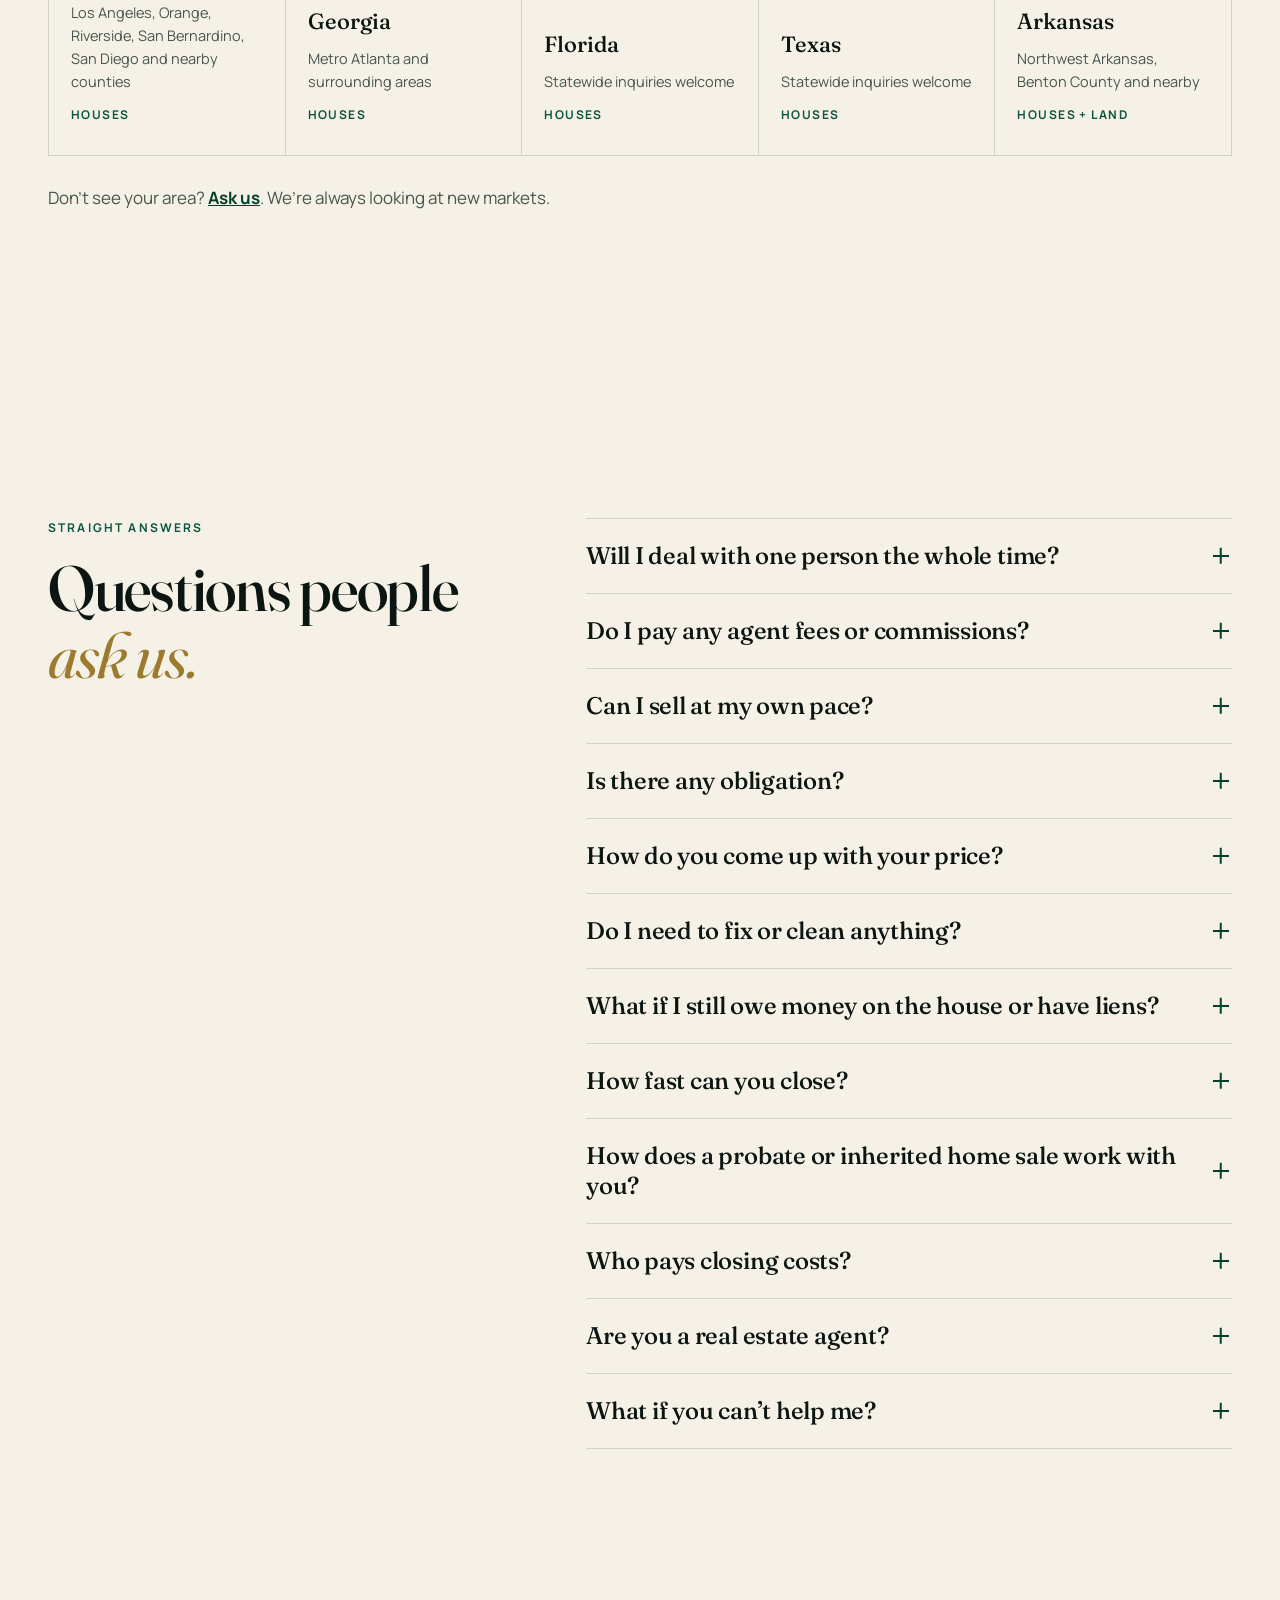
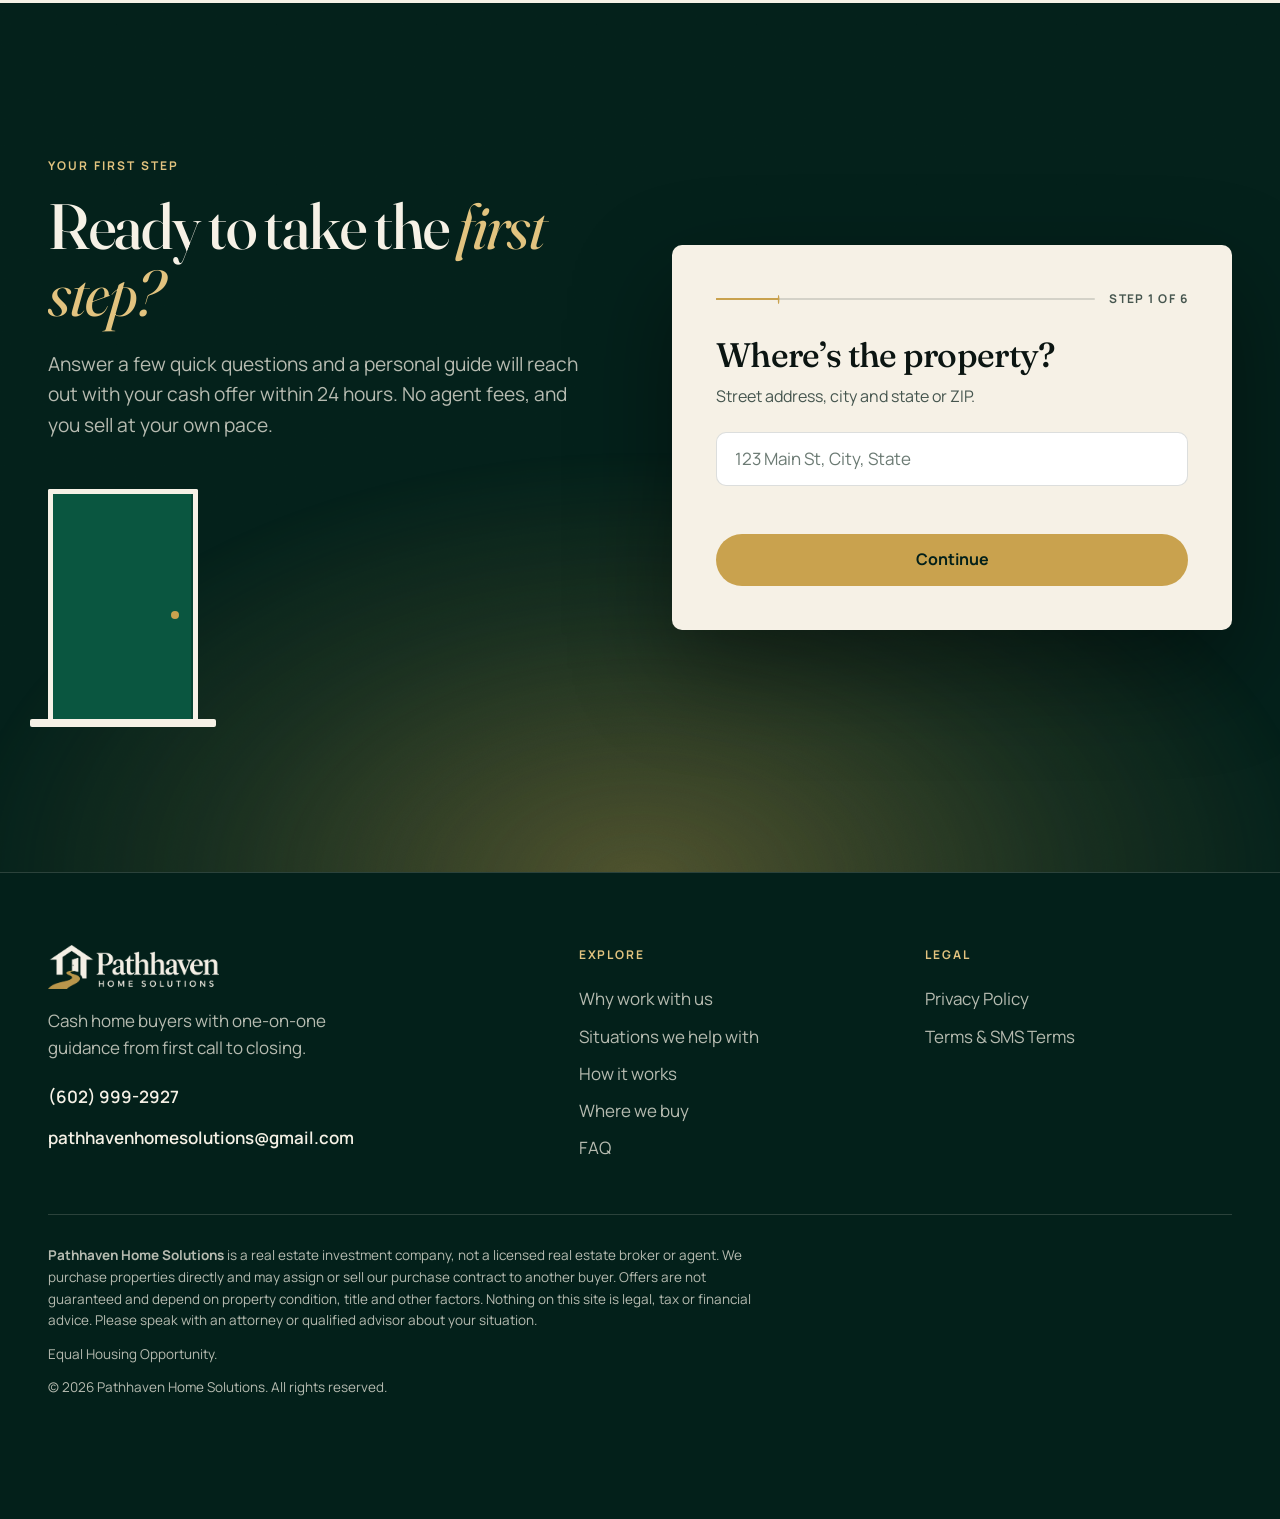
==== commit e4752900: "Add files via upload" ====
--- a/index.html
+++ b/index.html
@@ -4,9 +4,9 @@
 <meta charset="utf-8">
 <meta name="viewport" content="width=device-width, initial-scale=1, viewport-fit=cover">
 <title>Sell Your House for Cash | Pathhaven Home Solutions</title>
-<meta name="description" content="Sell your house for cash, as-is, on your timeline. Pathhaven Home Solutions helps with probate, divorce, pre-foreclosure, tired landlords, damaged homes and more. One-on-one guidance from first call to closing. No fees, no repairs, no showings.">
+<meta name="description" content="Sell your house for cash, as-is, at your own pace, with no agent fees or commissions. Pathhaven Home Solutions helps with probate, divorce, pre-foreclosure, tired landlords, damaged homes and more. One-on-one guidance from first call to closing. No fees, no repairs, no showings.">
 <meta name="theme-color" content="#03201A">
-<link rel="canonical" href="https://YOUR-DOMAIN.com/">
+<link rel="canonical" href="https://pathhaven-homesolutions.vercel.app/">
 <link rel="icon" href="/assets/img/favicon.ico" sizes="32x32">
 <link rel="icon" type="image/png" href="/assets/img/favicon-32.png">
 <link rel="apple-touch-icon" href="/assets/img/apple-touch-icon.png">
@@ -14,8 +14,8 @@
 <meta property="og:site_name" content="Pathhaven Home Solutions">
 <meta property="og:title" content="Sell Your House for Cash. Your Way. | Pathhaven Home Solutions">
 <meta property="og:description" content="Probate, divorce, pre-foreclosure, tired landlord or just ready to move on. Get a fair cash offer and pick your closing date.">
-<meta property="og:image" content="https://YOUR-DOMAIN.com/assets/img/og-image.jpg">
-<meta property="og:url" content="https://YOUR-DOMAIN.com/">
+<meta property="og:image" content="https://pathhaven-homesolutions.vercel.app/assets/img/og-image.jpg">
+<meta property="og:url" content="https://pathhaven-homesolutions.vercel.app/">
 <meta name="twitter:card" content="summary_large_image">
 <link rel="preconnect" href="https://fonts.googleapis.com">
 <link rel="preconnect" href="https://fonts.gstatic.com" crossorigin>
@@ -24,7 +24,7 @@
 <link rel="stylesheet" href="/assets/css/main.css">
 <script>document.documentElement.classList.add('js')</script>
 <script type="application/ld+json">
-{"@context":"https://schema.org","@type":"Organization","name":"Pathhaven Home Solutions","url":"https://YOUR-DOMAIN.com/","logo":"https://YOUR-DOMAIN.com/assets/img/icon-512.png","description":"Direct cash home buyers helping homeowners sell as-is in Southern California, Georgia, Florida, Texas and Arkansas.","areaServed":["California","Georgia","Florida","Texas","Arkansas"]}
+{"@context":"https://schema.org","@type":"Organization","name":"Pathhaven Home Solutions","url":"https://pathhaven-homesolutions.vercel.app/","logo":"https://pathhaven-homesolutions.vercel.app/assets/img/icon-512.png","description":"Direct cash home buyers helping homeowners sell as-is in Southern California, Georgia, Florida, Texas and Arkansas.","areaServed":["California","Georgia","Florida","Texas","Arkansas"]}
 </script>
 </head>
 <body>
@@ -56,7 +56,7 @@
         <span class="line"><span>Sell your house</span></span>
         <span class="line"><span>for cash. <em>Your way.</em></span></span>
       </h1>
-      <p class="hero__sub">Tell us about the property. We send a fair, no-obligation cash offer, and one real person guides you personally from the first call to closing day. No repairs, no fees, no showings.</p>
+      <p class="hero__sub">Tell us about the property. We send a fair, no-obligation cash offer, one real person guides you from the first call to closing, and you sell at your own pace. No agent fees, no commissions, no repairs.</p>
 
       <form class="glass hero__form" id="heroForm" novalidate>
         <label class="hero__label" for="heroAddress">What&rsquo;s the property address?</label>
@@ -69,9 +69,9 @@
 
       <ul class="hero__trust" aria-label="What to expect">
         <li>One-on-one guidance</li>
-        <li>No fees</li>
+        <li>No agent fees or commissions</li>
+        <li>Sell at your own pace</li>
         <li>No repairs</li>
-        <li>You pick the closing date</li>
       </ul>
     </div>
 
@@ -80,8 +80,8 @@
         <div class="offer__head"><span>How every offer reads</span><span class="offer__tag">Illustrative</span></div>
         <dl class="offer__list">
           <div><dt>Cash offer</dt><dd>Sent <span data-offer-time>within 24 hours</span></dd></div>
-          <div><dt>Closing date</dt><dd>You choose</dd></div>
-          <div><dt>Fees to you</dt><dd>$0</dd></div>
+          <div><dt>Your pace</dt><dd>You set the closing date</dd></div>
+          <div><dt>Agent fees and commissions</dt><dd>$0</dd></div>
           <div><dt>Repairs</dt><dd>None needed</dd></div>
           <div><dt>Showings</dt><dd>None</dd></div>
         </dl>
@@ -157,8 +157,8 @@
         <li class="step" data-reveal="rise">
           <span class="step__n">03</span>
           <svg viewBox="0 0 48 48" class="ico" aria-hidden="true"><rect x="8" y="11" width="32" height="29" rx="3"/><path d="M8 20h32M16 7v8M32 7v8"/><path d="m18 31 5 5 8-9"/></svg>
-          <h3>Pick your closing date</h3>
-          <p>Need it in a week or in two months? You decide. We work around your timeline.</p>
+          <h3>Sell at your own pace</h3>
+          <p>Need it in a week or in a couple of months? You set the closing date. We work around your timeline.</p>
         </li>
         <li class="step" data-reveal="rise">
           <span class="step__n">04</span>
@@ -183,8 +183,8 @@
         <div class="cmp__row" role="row"><div role="rowheader">Who you deal with</div><div role="cell" class="cmp__us">One dedicated guide, start to finish</div><div role="cell">Often an agent plus a team of other contacts</div></div>
         <div class="cmp__row" role="row"><div role="rowheader">Repairs and cleanup</div><div role="cell" class="cmp__us">None. We buy as-is</div><div role="cell">Often needed to get top price</div></div>
         <div class="cmp__row" role="row"><div role="rowheader">Showings and open houses</div><div role="cell" class="cmp__us">None</div><div role="cell">Ongoing until it sells</div></div>
-        <div class="cmp__row" role="row"><div role="rowheader">Commissions and fees</div><div role="cell" class="cmp__us">None paid by you</div><div role="cell">Commissions and fees come out of proceeds</div></div>
-        <div class="cmp__row" role="row"><div role="rowheader">Timeline</div><div role="cell" class="cmp__us">You choose the closing date</div><div role="cell">Depends on the market and the buyer</div></div>
+        <div class="cmp__row" role="row"><div role="rowheader">Agent fees and commissions</div><div role="cell" class="cmp__us">None. $0 to you</div><div role="cell">Typically paid out of your sale proceeds</div></div>
+        <div class="cmp__row" role="row"><div role="rowheader">Pace</div><div role="cell" class="cmp__us">Your own pace. You choose the closing date</div><div role="cell">Depends on the market and the buyer</div></div>
         <div class="cmp__row" role="row"><div role="rowheader">Deal falling through</div><div role="cell" class="cmp__us">Cash, no loan approval to wait on</div><div role="cell">Buyer financing can fall through</div></div>
         <div class="cmp__row" role="row"><div role="rowheader">Price</div><div role="cell" class="cmp__us">Typically below full market value, in exchange for speed and certainty</div><div role="cell">Can reach full market value</div></div>
       </div>
@@ -196,7 +196,9 @@
     <div class="wrap never">
       <p class="eyebrow eyebrow--light">Our promise</p>
       <ul class="never__list">
-        <li data-mask><span>No pressure.</span><small>Take your time. Talk to family, your attorney, anyone you trust.</small></li>
+        <li data-mask><span>No agent fees.</span><small>No commissions and no listing fees. We don&rsquo;t charge you to sell.</small></li>
+        <li data-mask><span>Your own pace.</span><small>Close in a week or in a couple of months. Need time to move out? Take it.</small></li>
+        <li data-mask><span>No pressure.</span><small>Talk to family, your attorney, anyone you trust.</small></li>
         <li data-mask><span>No hidden fees.</span><small>The offer is the offer. We explain every line before you sign.</small></li>
         <li data-mask><span>No repairs.</span><small>Leave it exactly as it is. We handle the work after closing.</small></li>
         <li data-mask><span>No obligation.</span><small>You can say no at any point and we&rsquo;ll still be polite about it.</small></li>
@@ -234,6 +236,8 @@
       </div>
       <div class="faq__list" id="faqList">
         <div class="qa"><h3><button type="button" aria-expanded="false">Will I deal with one person the whole time?<i aria-hidden="true"></i></button></h3><div class="qa__a"><div><p>Yes. You get one-on-one guidance and help through the entire process. One dedicated guide learns your situation at the start and stays with you through closing, so you never have to retell your story.</p></div></div></div>
+        <div class="qa"><h3><button type="button" aria-expanded="false">Do I pay any agent fees or commissions?<i aria-hidden="true"></i></button></h3><div class="qa__a"><div><p>No. There are no agent fees, no commissions and no listing fees. We&rsquo;re not charging you to sell, and the closing costs are spelled out in your offer before you agree to anything.</p></div></div></div>
+        <div class="qa"><h3><button type="button" aria-expanded="false">Can I sell at my own pace?<i aria-hidden="true"></i></button></h3><div class="qa__a"><div><p>Yes. You choose the closing date. If you need to close in a week, we can work toward that. If you need a couple of months to move out, that&rsquo;s fine too. No pressure either way.</p></div></div></div>
         <div class="qa"><h3><button type="button" aria-expanded="false">Is there any obligation?<i aria-hidden="true"></i></button></h3><div class="qa__a"><div><p>No. Getting an offer is free and you can walk away at any point before you sign. We&rsquo;d rather you feel comfortable than feel rushed.</p></div></div></div>
         <div class="qa"><h3><button type="button" aria-expanded="false">How do you come up with your price?<i aria-hidden="true"></i></button></h3><div class="qa__a"><div><p>We look at the location, condition, recent comparable sales, and what it will take to repair and resell or rent the property. Then we give you a written offer and explain how we got there.</p></div></div></div>
         <div class="qa"><h3><button type="button" aria-expanded="false">Do I need to fix or clean anything?<i aria-hidden="true"></i></button></h3><div class="qa__a"><div><p>No. We buy houses and land as-is, including damaged, outdated, cluttered or vacant properties. Leave what you don&rsquo;t want and we&rsquo;ll deal with it after closing.</p></div></div></div>
@@ -254,7 +258,7 @@
       <div class="final__copy">
         <p class="eyebrow eyebrow--light">Your first step</p>
         <h2 class="h2 h2--light" data-mask>Ready to take the <em>first step?</em></h2>
-        <p class="lede lede--light">Answer a few quick questions and a personal guide will reach out with your cash offer <span data-offer-time>within 24 hours</span>. No obligation.</p>
+        <p class="lede lede--light">Answer a few quick questions and a personal guide will reach out with your cash offer <span data-offer-time>within 24 hours</span>. No agent fees, and you sell at your own pace.</p>
         <div class="door" id="door" aria-hidden="true">
           <div class="door__light"></div>
           <div class="door__frame"><div class="door__panel"></div></div>
--- a/assets/css/main.css
+++ b/assets/css/main.css
@@ -62,7 +62,7 @@
 .nav__links a:hover{opacity:1;background-size:100% 1px}
 .nav__phone{color:var(--cream);text-decoration:none;font-weight:700;font-size:14.5px;align-items:center;white-space:nowrap}
 .nav .btn{flex:none}
-@media (max-width:860px){.nav__links{display:none}.nav .btn{margin-left:auto}.nav__phone{display:none!important}}
+@media (max-width:860px){.nav__links{display:none}.nav .btn{margin-left:auto}.has-phone .nav__phone{display:none!important}}
 @media (max-width:420px){.nav{padding-left:16px;gap:10px}.nav__logo img{height:24px}.nav .btn--sm{padding:0 14px;font-size:14px}}
 
 /* hero */
--- a/assets/css/main.css
+++ b/assets/css/main.css
@@ -62,7 +62,7 @@
 .nav__links a:hover{opacity:1;background-size:100% 1px}
 .nav__phone{color:var(--cream);text-decoration:none;font-weight:700;font-size:14.5px;align-items:center;white-space:nowrap}
 .nav .btn{flex:none}
-@media (max-width:860px){.nav__links{display:none}.nav .btn{margin-left:auto}.nav__phone{display:none!important}}
+@media (max-width:860px){.nav__links{display:none}.nav .btn{margin-left:auto}.has-phone .nav__phone{display:none!important}}
 @media (max-width:420px){.nav{padding-left:16px;gap:10px}.nav__logo img{height:24px}.nav .btn--sm{padding:0 14px;font-size:14px}}
 
 /* hero */
